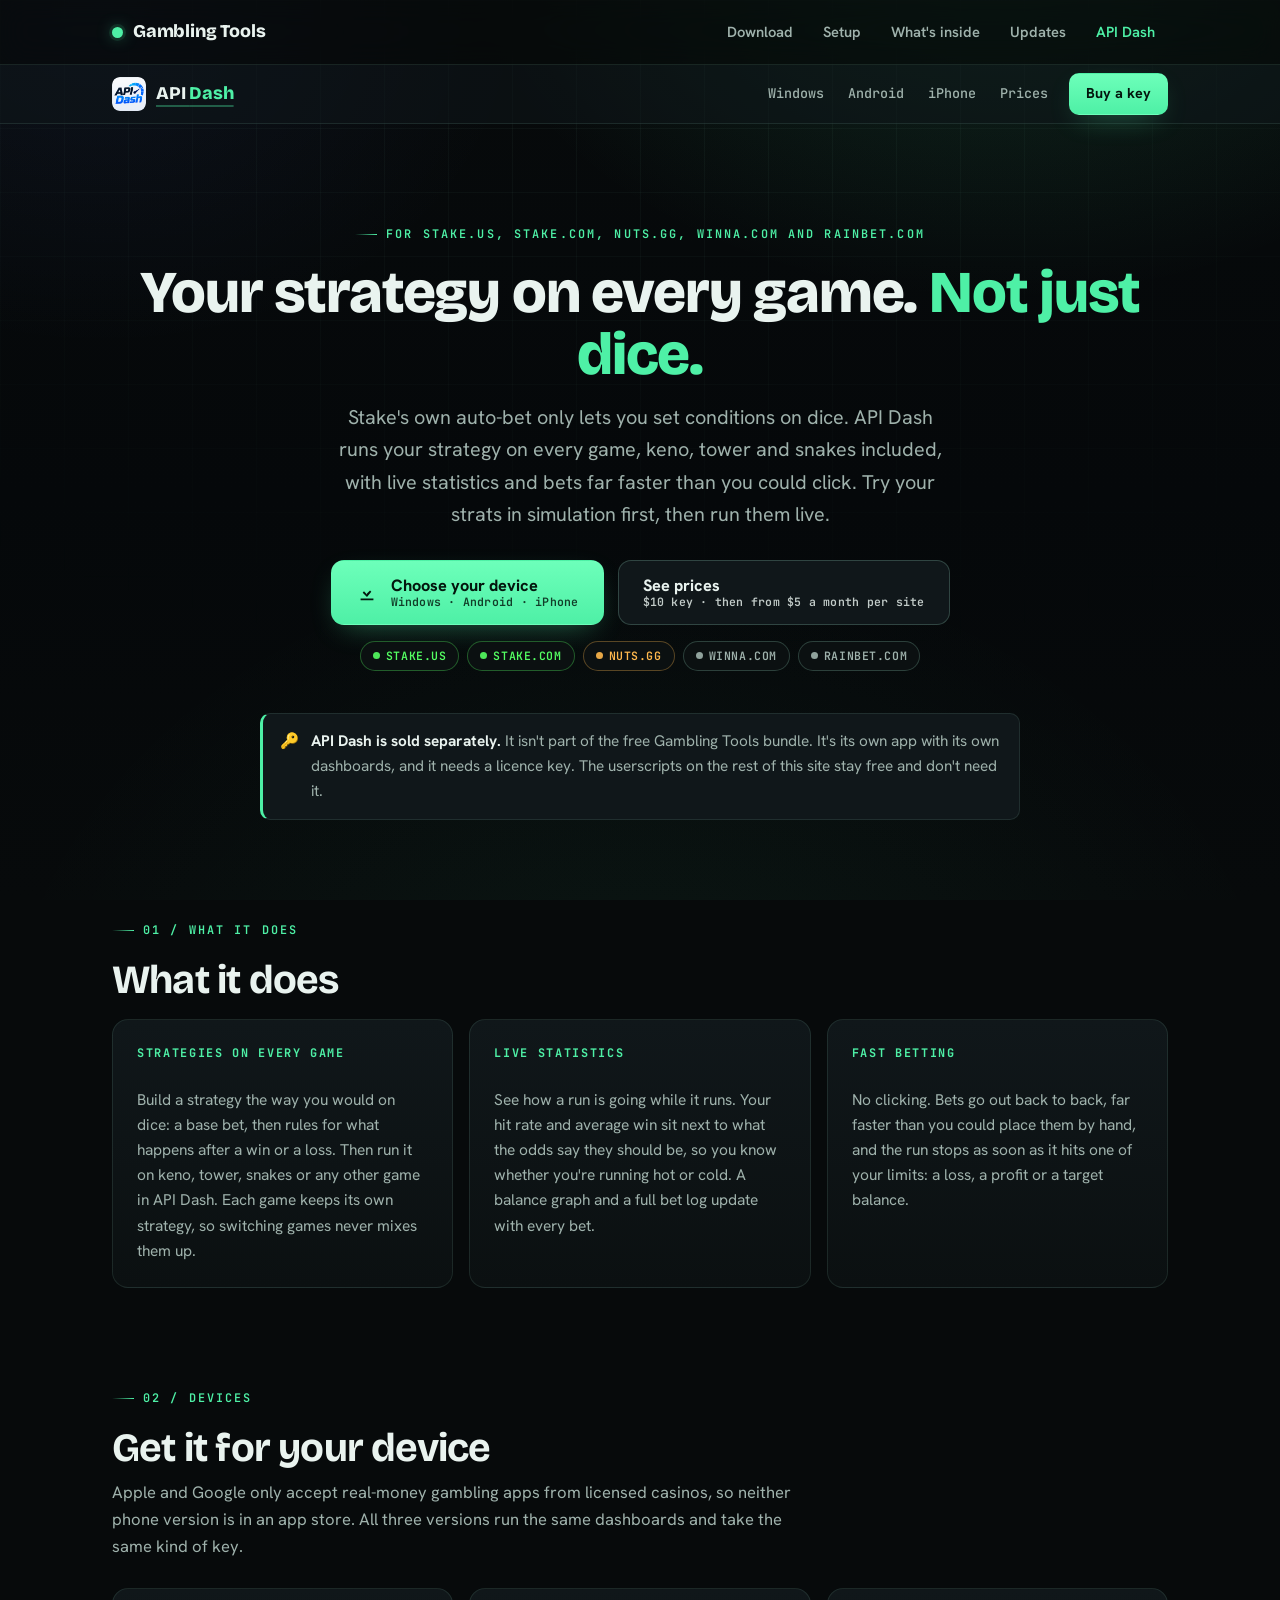
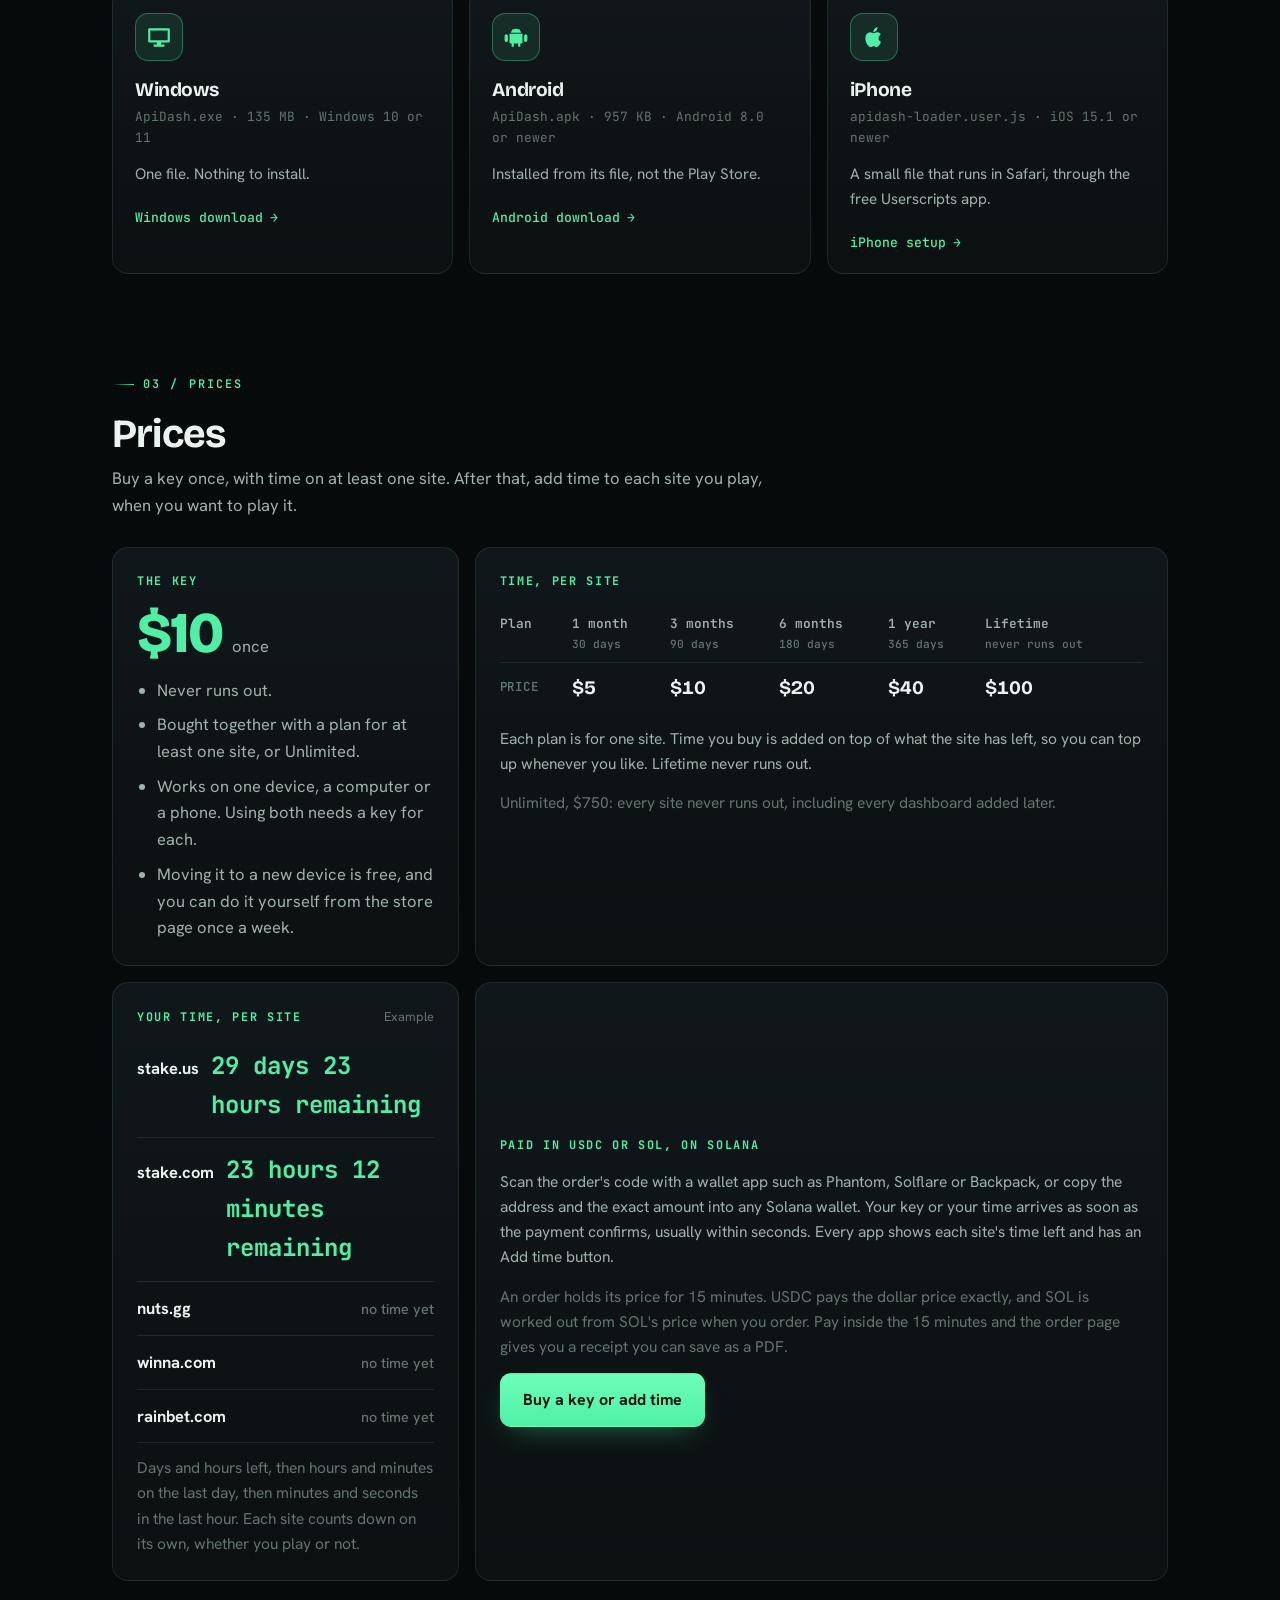
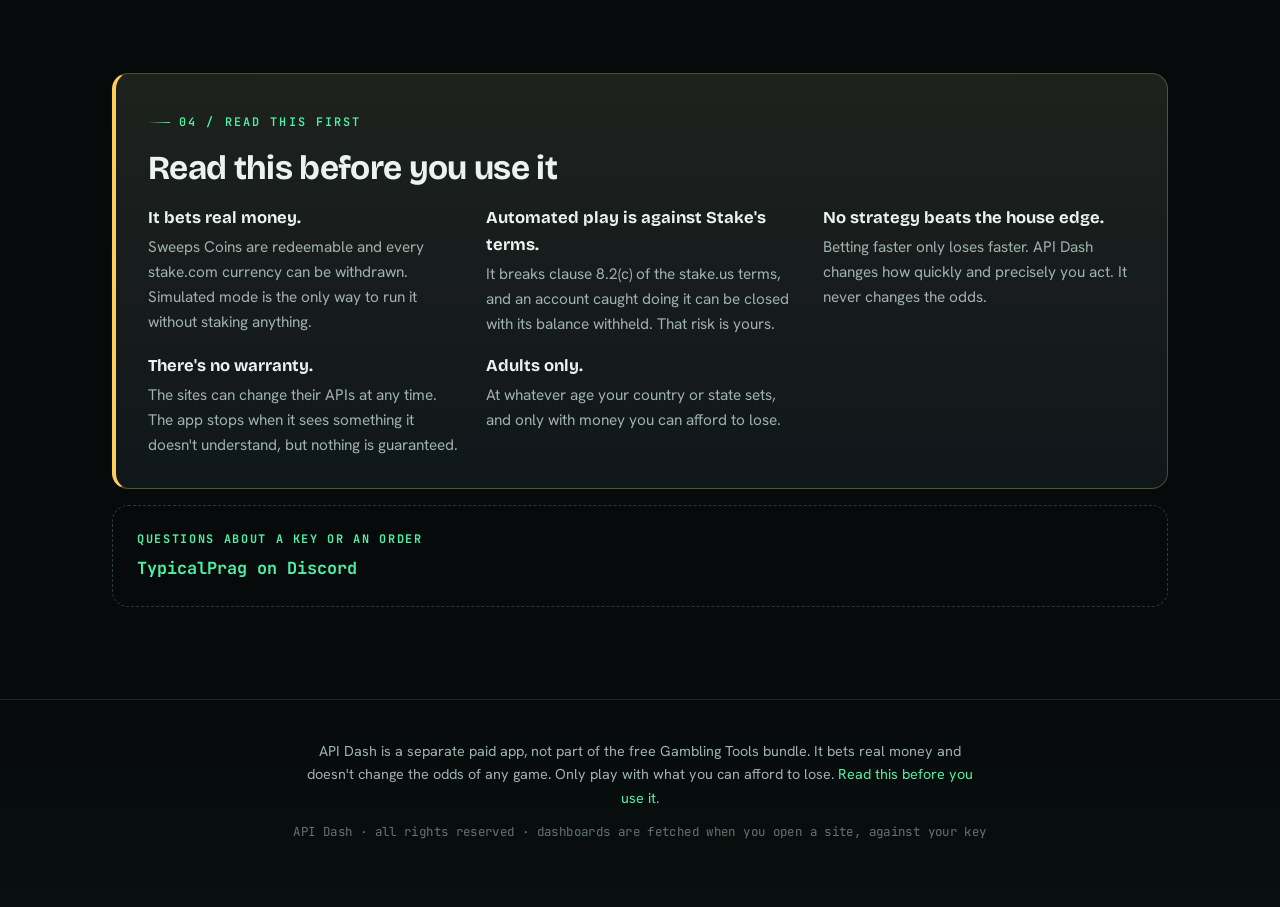
==== api-dash/index.html @ 63ad508c "API Dash Beta 0.2.8: rainbet.com, and the new download versions Windows 0.2.8, Android 1.1.8, iPhone" ====
<!doctype html>
<html lang="en">
<head>
  <meta charset="utf-8" />
  <meta name="viewport" content="width=device-width, initial-scale=1" />
  <title>API Dash: betting dashboards for Stake, Nuts, Winna and Rainbet</title>
  <meta name="description" content="Run your betting strategy on every game at stake.us, stake.com, nuts.gg, winna.com and rainbet.com, not just dice, with live statistics and fast auto-betting. A separate paid app for Windows, Android and iPhone." />
  <link rel="icon" href="logo.png" />
  <link rel="preconnect" href="https://fonts.googleapis.com" />
  <link rel="preconnect" href="https://fonts.gstatic.com" crossorigin />
  <link rel="stylesheet" href="../assets/style.css" />
  <link rel="stylesheet" href="../assets/api-dash.css" />
  <script>document.documentElement.classList.add("js");</script>
</head>
<body>
  <a href="#main" class="skip-link">Skip to content</a>

  <header class="site">
    <div class="container">
      <a href="../index.html#top" class="brand"><span class="dot" aria-hidden="true"></span> Gambling Tools</a>
      <nav aria-label="Primary">
        <a href="../index.html#download" class="nav-anchor">Download</a>
        <a href="../index.html#install" class="nav-anchor">Setup</a>
        <a href="../index.html#tools" class="nav-anchor">What's inside</a>
        <a href="../updates.html">Updates</a>
        <a href="index.html" class="active" aria-current="true">API Dash</a>
      </nav>
    </div>
  </header>

  <div class="adbar">
    <div class="container">
      <a class="adbrand" href="index.html" data-nav="home" aria-current="page"><img src="logo.png" alt="" width="34" height="34" /><span>API <i>Dash</i></span></a>
      <nav aria-label="API Dash">
        <a href="windows.html" data-nav="windows">Windows</a>
        <a href="android.html" data-nav="android">Android</a>
        <a href="iphone.html" data-nav="iphone">iPhone</a>
        <a href="index.html#prices" class="adwide">Prices</a>
        <a class="btn primary" href="https://apidash-licences.apidash.workers.dev/buy">Buy a key</a>
      </nav>
    </div>
  </div>

  <main class="container" id="main">
    <span id="top"></span>

    <section class="hero" data-reveal>
      <span class="eyebrow">For stake.us, stake.com, nuts.gg, winna.com and rainbet.com</span>
      <h1>Your strategy on every game. <span class="hl">Not just dice.</span></h1>
      <p class="lead">
        Stake's own auto-bet only lets you set conditions on dice. API Dash runs your strategy on every game,
        keno, tower and snakes included, with live statistics and bets far faster than you could click. Try
        your strats in simulation first, then run them live.
      </p>

      <div class="quickdl">
        <a class="btn primary big" href="#devices">
          <svg viewBox="0 0 24 24" fill="currentColor" aria-hidden="true"><path d="M12 3v10.6l3.3-3.3 1.4 1.4L12 17.4l-4.7-4.7 1.4-1.4 3.3 3.3V3h2ZM5 19h14v2H5z"/></svg>
          <span class="bt"><b>Choose your device</b><small>Windows · Android · iPhone</small></span>
        </a>
        <a class="btn big" href="#prices">
          <span class="bt"><b>See prices</b><small>$10 key · then from $5 a month per site</small></span>
        </a>
      </div>

      <div class="sites">
        <span class="chip stake">stake.us</span>
        <span class="chip stake">stake.com</span>
        <span class="chip nuts">nuts.gg</span>
        <span class="chip winna">winna.com</span>
        <span class="chip rainbet">rainbet.com</span>
      </div>
    </section>

    <div class="panel-intro adapart" data-reveal>
      <span aria-hidden="true">🔑</span>
      <div><b>API Dash is sold separately.</b> It isn't part of the free Gambling Tools bundle. It's its own
        app with its own dashboards, and it needs a licence key. The userscripts on the rest of this site stay
        free and don't need it.</div>
    </div>

    <section class="section" id="what">
      <span class="eyebrow">01 / What it does</span>
      <h2>What it does</h2>
      <div class="adgrid three">
        <div class="adcard">
          <span class="adlabel">Strategies on every game</span>
          <p class="adp">Build a strategy the way you would on dice: a base bet, then rules for what happens
            after a win or a loss. Then run it on keno, tower, snakes or any other game in API Dash. Each game
            keeps its own strategy, so switching games never mixes them up.</p>
        </div>
        <div class="adcard">
          <span class="adlabel">Live statistics</span>
          <p class="adp">See how a run is going while it runs. Your hit rate and average win sit next to what the
            odds say they should be, so you know whether you're running hot or cold. A balance graph and a full
            bet log update with every bet.</p>
        </div>
        <div class="adcard">
          <span class="adlabel">Fast betting</span>
          <p class="adp">No clicking. Bets go out back to back, far faster than you could place them by hand,
            and the run stops as soon as it hits one of your limits: a loss, a profit or a target balance.</p>
        </div>
      </div>
    </section>

    <section class="section" id="devices">
      <span class="eyebrow">02 / Devices</span>
      <h2>Get it for your device</h2>
      <p class="section-sub">Apple and Google only accept real-money gambling apps from licensed casinos, so
        neither phone version is in an app store. All three versions run the same dashboards and take the same
        kind of key.</p>

      <div class="picker adpicker">
        <a class="pick" href="windows.html">
          <span class="pi"><svg viewBox="0 0 24 24" aria-hidden="true"><path d="M3 4h18a1 1 0 0 1 1 1v11a1 1 0 0 1-1 1h-7v2h3v2H7v-2h3v-2H3a1 1 0 0 1-1-1V5a1 1 0 0 1 1-1Zm1 2v9h16V6H4Z"/></svg></span>
          <h3>Windows</h3>
          <p class="sub">ApiDash.exe · 135 MB · Windows 10 or 11</p>
          <p class="pdesc">One file. Nothing to install.</p>
          <span class="go">Windows download <span class="arrow" aria-hidden="true">→</span></span>
        </a>
        <a class="pick" href="android.html">
          <span class="pi"><svg viewBox="0 0 24 24" aria-hidden="true"><path d="M6 9h12v8a1 1 0 0 1-1 1h-1v3h-2v-3h-4v3H8v-3H7a1 1 0 0 1-1-1V9Zm-3 .5A1.5 1.5 0 0 1 4.5 11v4a1.5 1.5 0 0 1-3 0v-4A1.5 1.5 0 0 1 3 9.5Zm18 0a1.5 1.5 0 0 1 1.5 1.5v4a1.5 1.5 0 0 1-3 0v-4A1.5 1.5 0 0 1 21 9.5ZM7.2 8a5 5 0 0 1 9.6 0H7.2Zm1.8-3.2.8 1.4-.7.4-.8-1.4.7-.4Zm6 0 .7.4-.8 1.4-.7-.4.8-1.4Z"/></svg></span>
          <h3>Android</h3>
          <p class="sub">ApiDash.apk · 957 KB · Android 8.0 or newer</p>
          <p class="pdesc">Installed from its file, not the Play Store.</p>
          <span class="go">Android download <span class="arrow" aria-hidden="true">→</span></span>
        </a>
        <a class="pick" href="iphone.html">
          <span class="pi"><svg viewBox="0 0 24 24" aria-hidden="true"><path d="M16.4 12.9c0-2.3 1.9-3.4 2-3.5-1.1-1.6-2.8-1.8-3.4-1.8-1.4-.1-2.8.8-3.5.8-.7 0-1.8-.8-3-.8-1.5 0-2.9.9-3.7 2.3-1.6 2.7-.4 6.8 1.1 9 .8 1.1 1.6 2.3 2.8 2.3 1.1 0 1.6-.7 2.9-.7 1.3 0 1.7.7 2.9.7 1.2 0 2-1.1 2.7-2.2.9-1.2 1.2-2.5 1.2-2.5s-2.3-.9-2.3-3.6ZM14.3 6c.6-.8 1.1-1.9.9-3-1 .1-2.1.7-2.8 1.5-.6.7-1.1 1.8-1 2.9 1.1.1 2.2-.6 2.9-1.4Z"/></svg></span>
          <h3>iPhone</h3>
          <p class="sub">apidash-loader.user.js · iOS 15.1 or newer</p>
          <p class="pdesc">A small file that runs in Safari, through the free Userscripts app.</p>
          <span class="go">iPhone setup <span class="arrow" aria-hidden="true">→</span></span>
        </a>
      </div>
    </section>

    <section class="section" id="prices">
      <span class="eyebrow">03 / Prices</span>
      <h2>Prices</h2>
      <p class="section-sub">Buy a key once, with time on at least one site. After that, add time to each site you play, when you want to play it.</p>

      <div class="adgrid keytime">
        <div class="adcard">
          <span class="adlabel">The key</span>
          <div class="bigprice"><span>$10</span> once</div>
          <ul class="adlist">
            <li>Never runs out.</li>
            <li>Bought together with a plan for at least one site, or Unlimited.</li>
            <li>Works on one device, a computer or a phone. Using both needs a key for each.</li>
            <li>Moving it to a new device is free, and you can do it yourself from the store page once a week.</li>
          </ul>
        </div>
        <div class="adcard">
          <span class="adlabel">Time, per site</span>
          <div class="ptable-wrap"><table class="ptable"><thead><tr><th scope="col">Plan</th><th scope="col">1 month<small>30 days</small></th><th scope="col">3 months<small>90 days</small></th><th scope="col">6 months<small>180 days</small></th><th scope="col">1 year<small>365 days</small></th><th scope="col">Lifetime<small>never runs out</small></th></tr></thead><tbody><tr class="cost"><th scope="row">Price</th><td>$5</td><td>$10</td><td>$20</td><td>$40</td><td>$100</td></tr></tbody></table></div>
          <p class="adp">Each plan is for one site. Time you buy is added on top of what the site has left, so you
            can top up whenever you like. Lifetime never runs out.</p>
          <p class="adp dim">Unlimited, $750: every site never runs out, including every dashboard added later.</p>
        </div>
      </div>

      <div class="adgrid keytime">
        <div class="adcard clocks">
          <div class="clocks-head"><span class="adlabel">Your time, per site</span><span class="dim">Example</span></div>
          <div class="clock"><span>stake.us</span><span class="t">29 days 23 hours remaining</span></div>
          <div class="clock"><span>stake.com</span><span class="t">23 hours 12 minutes remaining</span></div>
          <div class="clock"><span>nuts.gg</span><span class="none">no time yet</span></div>
          <div class="clock"><span>winna.com</span><span class="none">no time yet</span></div>
          <div class="clock"><span>rainbet.com</span><span class="none">no time yet</span></div>
          <p class="adp dim">Days and hours left, then hours and minutes on the last day, then minutes and seconds
            in the last hour. Each site counts down on its own, whether you play or not.</p>
        </div>
        <div class="adcard paybox">
          <span class="adlabel">Paid in USDC or SOL, on Solana</span>
          <p class="adp">Scan the order's code with a wallet app such as Phantom, Solflare or Backpack, or copy
            the address and the exact amount into any Solana wallet. Your key or your time arrives as soon as
            the payment confirms, usually within seconds. Every app shows each site's time left and has an
            Add time button.</p>
          <p class="adp dim">An order holds its price for 15 minutes. USDC pays the dollar price exactly, and SOL
            is worked out from SOL's price when you order. Pay inside the 15 minutes and the order page gives
            you a receipt you can save as a PDF.</p>
          <a class="btn primary" href="https://apidash-licences.apidash.workers.dev/buy">Buy a key or add time</a>
          
        </div>
      </div>
    </section>

    <section class="section" id="read">
      <div class="risk">
        <span class="eyebrow">04 / Read this first</span>
        <h2>Read this before you use it</h2>
        <div class="adfacts">
          <div><b>It bets real money.</b> Sweeps Coins are redeemable and every stake.com currency can be
            withdrawn. Simulated mode is the only way to run it without staking anything.</div>
          <div><b>Automated play is against Stake's terms.</b> It breaks clause 8.2(c) of the stake.us terms, and
            an account caught doing it can be closed with its balance withheld. That risk is yours.</div>
          <div><b>No strategy beats the house edge.</b> Betting faster only loses faster. API Dash changes how
            quickly and precisely you act. It never changes the odds.</div>
          <div><b>There's no warranty.</b> The sites can change their APIs at any time. The app stops when it sees
            something it doesn't understand, but nothing is guaranteed.</div>
          <div><b>Adults only.</b> At whatever age your country or state sets, and only with money you can
            afford to lose.</div>
        </div>
      </div>
      <div class="adcard contact">
        <span class="adlabel">Questions about a key or an order</span>
        <span class="who">TypicalPrag on Discord</span>
      </div>
    </section>

  </main>

  <footer class="site">
    <div class="container">
      <p class="rg">API Dash is a separate paid app, not part of the free Gambling Tools bundle. It bets real money and doesn't change the odds of any game. Only play with what you can afford to lose. <a href="index.html#read">Read this before you use it</a>.</p>
      <p class="cr">API Dash · all rights reserved · dashboards are fetched when you open a site, against your key</p>
    </div>
  </footer>

  <script src="../assets/app.js"></script>
</body>
</html>
---- assets/style.css ----
/* =====================================================================
   Gambling Tools — "Operator Console" theme
   Dark, instrument-grade UI. Neon-mint focal accent, hairline grids,
   monospace data type. Single stylesheet, no framework.
   ===================================================================== */

@import url("https://fonts.googleapis.com/css2?family=Bricolage+Grotesque:opsz,wght@12..96,600;12..96,700;12..96,800&family=Hanken+Grotesk:wght@400;500;600;700&family=JetBrains+Mono:wght@400;500;700&display=swap");

:root {
  /* Surfaces (var names kept from the old theme; values remapped) */
  --bg: #070a0b;
  --bg-soft: #0b1011;
  --card: #10171a;
  --card-hover: #18242331;
  --card-hi: #1b2826;
  --border: rgba(176, 255, 224, 0.10);
  --border-strong: rgba(176, 255, 224, 0.20);

  --text: #e9f3ef;
  --text-dim: #9fb2ac;
  --text-faint: #62756f;

  /* --accent maps to the mint focal so inline var(--accent) styles still work */
  --accent: #4ef0a6;
  --accent-strong: #15b97c;
  --accent-soft: rgba(78, 240, 166, 0.10);

  --mint: #4ef0a6;
  --mint-bright: #6dffba;
  --mint-ink: #03160d;
  --mint-glow: rgba(78, 240, 166, 0.45);
  --mint-line: rgba(78, 240, 166, 0.34);

  --stake: #54ff62;
  --nuts: #ffb84d;
  --shuffle: #b39bff;
  --warn: #ffce5a;
  --warn-soft: rgba(255, 206, 90, 0.10);
  --danger: #ff7d7d;
  --danger-soft: rgba(255, 125, 125, 0.10);

  --radius: 16px;
  --radius-sm: 10px;
  --radius-lg: 22px;
  --shadow: 0 18px 48px -20px rgba(0, 0, 0, 0.78);
  --shadow-sm: 0 8px 24px -12px rgba(0, 0, 0, 0.6);
  --maxw: 1100px;
  --ease: cubic-bezier(0.22, 1, 0.36, 1);

  --font-display: "Bricolage Grotesque", "Hanken Grotesk", system-ui, sans-serif;
  --font-body: "Hanken Grotesk", system-ui, -apple-system, sans-serif;
  --font-mono: "JetBrains Mono", ui-monospace, "SF Mono", Menlo, monospace;
}

* { box-sizing: border-box; }

html { scroll-behavior: smooth; scroll-padding-top: 92px; }
@media (prefers-reduced-motion: reduce) { html { scroll-behavior: auto; } }

body {
  margin: 0;
  background: var(--bg);
  color: var(--text);
  font-family: var(--font-body);
  font-size: 16.5px;
  line-height: 1.62;
  -webkit-font-smoothing: antialiased;
  text-rendering: optimizeLegibility;
  position: relative;
  overflow-x: hidden;
}

/* Atmosphere: layered glows + hairline grid */
body::before {
  content: "";
  position: fixed;
  inset: 0;
  z-index: -2;
  background:
    radial-gradient(900px 620px at 78% -8%, rgba(78, 240, 166, 0.14), transparent 60%),
    radial-gradient(760px 600px at 8% 2%, rgba(95, 130, 255, 0.07), transparent 55%),
    radial-gradient(1100px 900px at 50% 120%, rgba(78, 240, 166, 0.06), transparent 60%),
    linear-gradient(180deg, var(--bg), #05080a 55%, var(--bg));
}
body::after {
  content: "";
  position: fixed;
  inset: 0;
  z-index: -1;
  pointer-events: none;
  background-image:
    linear-gradient(var(--border) 1px, transparent 1px),
    linear-gradient(90deg, var(--border) 1px, transparent 1px);
  background-size: 64px 64px;
  -webkit-mask-image: radial-gradient(120% 100% at 50% 0%, #000, transparent 78%);
          mask-image: radial-gradient(120% 100% at 50% 0%, #000, transparent 78%);
  opacity: 0.5;
}

a { color: var(--mint); text-decoration: none; transition: color 0.15s; }
a:hover { color: var(--mint-bright); }
img { max-width: 100%; }
::selection { background: var(--mint); color: var(--mint-ink); }

h1, h2, h3, h4 { line-height: 1.12; font-family: var(--font-display); letter-spacing: -0.02em; }

:focus-visible { outline: 2px solid var(--mint); outline-offset: 3px; border-radius: 4px; }

code {
  background: var(--bg-soft);
  border: 1px solid var(--border-strong);
  padding: 1px 6px;
  border-radius: 5px;
  font-size: 0.86em;
  font-family: var(--font-mono);
  color: var(--mint-bright);
}

.container { max-width: var(--maxw); margin: 0 auto; padding: 0 22px; }

/* Skip link */
.skip-link {
  position: fixed; left: 16px; top: -60px; z-index: 200;
  background: var(--mint); color: var(--mint-ink);
  font-family: var(--font-mono); font-weight: 700; font-size: 0.85rem;
  padding: 10px 16px; border-radius: 8px; transition: top 0.2s var(--ease);
}
.skip-link:focus { top: 16px; color: var(--mint-ink); }

/* ---------------- Header ---------------- */
header.site {
  position: sticky; top: 0; z-index: 60;
  background: rgba(7, 10, 11, 0.72);
  backdrop-filter: blur(14px) saturate(140%);
  border-bottom: 1px solid var(--border);
}
header.site .container { display: flex; align-items: center; justify-content: space-between; height: 64px; }
.brand {
  display: flex; align-items: center; gap: 10px;
  font-family: var(--font-display); font-weight: 800; font-size: 1.12rem;
  color: var(--text); letter-spacing: -0.01em;
}
.brand:hover { color: var(--text); }
.brand .dot {
  width: 11px; height: 11px; border-radius: 50%;
  background: var(--mint);
  box-shadow: 0 0 0 3px var(--accent-soft), 0 0 16px var(--mint-glow);
  animation: pulse 2.6s var(--ease) infinite;
}
@keyframes pulse {
  0%, 100% { box-shadow: 0 0 0 3px var(--accent-soft), 0 0 14px var(--mint-glow); }
  50% { box-shadow: 0 0 0 5px transparent, 0 0 22px var(--mint-glow); }
}
header.site nav { display: flex; align-items: center; gap: 4px; }
header.site nav a {
  color: var(--text-dim); font-weight: 600; font-size: 0.92rem;
  padding: 8px 13px; border-radius: 8px; transition: color 0.15s, background 0.15s;
}
header.site nav a:hover { color: var(--text); background: var(--accent-soft); }
header.site nav a.active, header.site nav a[aria-current="page"] { color: var(--mint); }

/* ---------------- Eyebrow (mono terminal label) ---------------- */
.eyebrow {
  display: inline-flex; align-items: center; gap: 9px;
  font-family: var(--font-mono); font-size: 0.74rem; font-weight: 600;
  letter-spacing: 0.18em; text-transform: uppercase; color: var(--mint);
  background: none; border: 0; padding: 0; margin: 0 0 18px;
}
.eyebrow::before { content: ""; width: 22px; height: 1px; background: linear-gradient(90deg, transparent, var(--mint)); }

/* ---------------- Hero ---------------- */
.hero { text-align: center; padding: clamp(54px, 9vw, 92px) 0 8px; }
.hero .eyebrow { justify-content: center; }
.hero h1 {
  font-size: clamp(2.2rem, 5.6vw, 3.7rem);
  margin: 0 0 16px; font-weight: 800; line-height: 1.04;
  color: var(--text);
}
.hero h1 .hl { color: var(--mint); }
.hero p.lead { font-size: clamp(1.05rem, 2vw, 1.24rem); color: var(--text-dim); max-width: 620px; margin: 0 auto; }

/* Quick download (hero) */
.quickdl { display: flex; gap: 14px; justify-content: center; flex-wrap: wrap; margin: 30px 0 12px; }
.btn.big { padding: 15px 24px; align-items: center; gap: 13px; border-radius: 13px; }
.btn.big svg { width: 22px; height: 22px; flex-shrink: 0; }
.btn.big .bt { display: flex; flex-direction: column; line-height: 1.18; text-align: left; }
.btn.big .bt b { font-size: 1.02rem; font-weight: 750; }
.btn.big .bt small { font-weight: 600; font-size: 0.72rem; opacity: 0.82; letter-spacing: 0.02em; font-family: var(--font-mono); }
.qd-hint { color: var(--text-faint); font-size: 0.9rem; margin: 0 auto 10px; max-width: 560px; }
.qd-hint a { font-weight: 650; }

/* Live version chips */
.versions { display: flex; flex-wrap: wrap; gap: 10px; justify-content: center; margin: 14px 0 4px; }
.ver-chip {
  display: inline-flex; align-items: center; gap: 8px;
  font-family: var(--font-mono); font-size: 0.78rem; font-weight: 500;
  color: var(--text-dim); background: var(--card);
  border: 1px solid var(--border-strong); padding: 6px 12px; border-radius: 999px;
  transition: border-color 0.15s, color 0.15s;
}
a.ver-chip:hover { border-color: var(--mint-line); color: var(--text); }
.ver-chip .k { color: var(--text-faint); letter-spacing: 0.08em; text-transform: uppercase; font-size: 0.72rem; }
.ver-chip .v { color: var(--mint); font-weight: 700; }
.ver-chip .live-dot { width: 7px; height: 7px; border-radius: 50%; background: var(--mint); box-shadow: 0 0 8px var(--mint-glow); animation: pulse 2.4s infinite; }

/* ---------------- Platform picker ---------------- */
.picker { display: grid; grid-template-columns: repeat(3, 1fr); gap: 16px; margin: 40px 0 8px; }
.pick {
  text-align: left; background: linear-gradient(180deg, var(--card), var(--bg-soft));
  border: 1px solid var(--border); border-radius: var(--radius);
  padding: 24px 22px 20px; cursor: pointer; color: var(--text);
  transition: transform 0.16s var(--ease), border-color 0.15s, box-shadow 0.2s;
  display: flex; flex-direction: column; gap: 4px; position: relative; overflow: hidden;
}
.pick::before { content: ""; position: absolute; inset: 0 0 auto 0; height: 2px; background: linear-gradient(90deg, transparent, var(--mint), transparent); opacity: 0; transition: opacity 0.25s; }
.pick:hover { transform: translateY(-4px); border-color: var(--mint-line); box-shadow: var(--shadow); }
.pick:hover::before { opacity: 1; }
.pick .pi { width: 48px; height: 48px; display: grid; place-items: center; border-radius: 13px; background: var(--accent-soft); border: 1px solid var(--mint-line); margin-bottom: 14px; }
.pick .pi svg { width: 26px; height: 26px; fill: var(--mint); }
.pick h3 { margin: 0; font-size: 1.2rem; color: var(--text); }
.pick .sub { color: var(--text-faint); font-family: var(--font-mono); font-size: 0.8rem; margin: 3px 0 0; }
.pick .go { margin-top: 16px; font-family: var(--font-mono); font-size: 0.82rem; font-weight: 500; color: var(--mint); display: inline-flex; align-items: center; gap: 7px; }
.pick .go .arrow { transition: transform 0.18s var(--ease); }
.pick:hover .go .arrow { transform: translateX(4px); }

/* ---------------- Sections ---------------- */
main { padding-bottom: 40px; }
.section { margin: clamp(56px, 9vw, 92px) 0; scroll-margin-top: 84px; }
.section > h2 { font-size: clamp(1.6rem, 3.4vw, 2.5rem); margin: 0 0 8px; font-weight: 700; }
.section > h2 .eyebrow, .section .eyebrow { display: inline-flex; }
.section > .section-sub { color: var(--text-dim); margin: 0 0 28px; max-width: 680px; font-size: 1.04rem; }

/* ---------------- Tabs (accessible) ---------------- */
.tabs {
  position: sticky; top: 64px; z-index: 40;
  display: inline-flex; gap: 6px; padding: 6px; margin: 0 0 28px;
  background: var(--card); border: 1px solid var(--border); border-radius: 14px;
}
.tab-btn {
  border: 0; background: transparent; color: var(--text-dim);
  font-family: var(--font-mono); font-size: 0.86rem; font-weight: 500;
  padding: 10px 20px; border-radius: 9px; cursor: pointer;
  transition: color 0.15s, background 0.18s; white-space: nowrap;
}
.tab-btn:hover { color: var(--text); }
.tab-btn.active, .tab-btn[aria-selected="true"] { color: var(--mint-ink); background: var(--mint); font-weight: 700; }
.tab-panel { display: none; animation: fade 0.3s var(--ease); }
.tab-panel.active { display: block; }
.tab-panel[hidden] { display: none; }
@keyframes fade { from { opacity: 0; transform: translateY(6px); } to { opacity: 1; transform: none; } }

.panel-intro {
  display: flex; gap: 12px; align-items: flex-start;
  background: var(--card); border: 1px solid var(--border); border-left: 3px solid var(--mint);
  border-radius: var(--radius-sm); padding: 15px 17px; margin: 0 0 26px;
  color: var(--text-dim); font-size: 0.96rem;
}
.panel-intro b { color: var(--text); }

/* ---------------- Steps (instrument numerals) ---------------- */
.steps { counter-reset: step; list-style: none; padding: 0; margin: 0; }
.steps > li {
  counter-increment: step; position: relative;
  padding: 22px 22px 24px 66px; background: var(--card);
  border: 1px solid var(--border); border-radius: var(--radius); margin-bottom: 14px;
  transition: border-color 0.2s;
}
.steps > li:hover { border-color: var(--border-strong); }
.steps > li::before {
  content: counter(step, decimal-leading-zero);
  position: absolute; left: 18px; top: 20px; width: 34px; height: 34px;
  border-radius: 10px; background: var(--bg-soft); color: var(--mint);
  border: 1px solid var(--mint-line);
  font-family: var(--font-mono); font-weight: 700; font-size: 0.82rem;
  display: grid; place-items: center;
}
.steps > li .st { display: block; color: var(--text); font-weight: 700; font-size: 1.06rem; margin-bottom: 2px; font-family: var(--font-display); letter-spacing: -0.01em; }
.steps > li p { margin: 6px 0 0; color: var(--text-dim); font-size: 0.96rem; }
.steps em { color: var(--mint); font-style: normal; font-weight: 600; }

/* Screenshot inside a step */
.shot { display: block; margin: 14px 0 2px; border: 1px solid var(--border-strong); border-radius: 10px; cursor: zoom-in; background: #05080a; box-shadow: var(--shadow-sm); }
.shot--wide { width: 100%; height: auto; }
.shot--phone { height: 440px; width: auto; max-width: 100%; }
.shots { display: flex; flex-wrap: wrap; gap: 12px; align-items: flex-start; }

/* ---------------- Download button block ---------------- */
.dl { margin-top: 16px; padding: 18px; background: var(--accent-soft); border: 1px solid var(--mint-line); border-radius: var(--radius); }
.dl .dl-label { font-family: var(--font-mono); font-size: 0.74rem; text-transform: uppercase; letter-spacing: 0.1em; font-weight: 700; color: var(--mint); margin-bottom: 10px; display: flex; align-items: center; gap: 7px; }
.btn {
  display: inline-flex; align-items: center; gap: 9px;
  font-family: var(--font-body); padding: 13px 22px; border-radius: 11px;
  font-weight: 700; font-size: 1rem; border: 1px solid var(--border-strong);
  background: var(--card); color: var(--text); cursor: pointer;
  transition: transform 0.14s var(--ease), background 0.15s, border-color 0.15s, box-shadow 0.2s;
}
.btn:hover { transform: translateY(-2px); background: var(--card-hi); color: var(--text); border-color: var(--mint-line); }
.btn.primary { background: linear-gradient(180deg, var(--mint-bright), var(--mint)); color: var(--mint-ink); border-color: transparent; box-shadow: 0 10px 30px -12px var(--mint-glow); }
.btn.primary:hover { color: var(--mint-ink); box-shadow: 0 16px 40px -12px var(--mint-glow), 0 0 0 1px var(--mint-bright); }
.btn svg { width: 18px; height: 18px; }
.btn .ver { font-family: var(--font-mono); font-weight: 600; font-size: 0.8rem; opacity: 0.85; }
.dl .hint { margin: 12px 0 0; font-size: 0.86rem; color: var(--text-dim); }
.dl .hint code { font-size: 0.82em; }
details.alt summary { font-family: var(--font-mono); font-size: 0.85rem !important; }

/* ---------------- Callouts ---------------- */
.note { display: flex; gap: 11px; padding: 14px 16px; border-radius: var(--radius-sm); margin: 18px 0; font-size: 0.94rem; background: var(--accent-soft); border: 1px solid var(--mint-line); color: var(--text); }
.note.warn { background: var(--warn-soft); border-color: rgba(255, 206, 90, 0.32); }
.note .ico { flex-shrink: 0; font-size: 1.05rem; line-height: 1.5; }
.note b { color: var(--text); }
.note .ref { display: flex; gap: 16px; margin-top: 13px; flex-wrap: wrap; }
.note .ref figure { margin: 0; text-align: center; }
.note .ref .thumb { display: inline-flex; padding: 6px; background: #05080a; border: 1px solid var(--border-strong); border-radius: 10px; }
.note .ref .thumb img { display: block; cursor: zoom-in; border-radius: 5px; }
.note .ref .thumb.gear img { width: 86px; }
.note .ref .thumb.chip img { height: 56px; width: auto; }
.note .ref figcaption { font-family: var(--font-mono); font-size: 0.72rem; color: var(--text-dim); margin-top: 6px; font-weight: 500; letter-spacing: 0.03em; }

/* ---------------- Supported-sites chips ---------------- */
.sites { display: flex; flex-wrap: wrap; gap: 8px; margin-top: 16px; }
.chip {
  font-family: var(--font-mono); font-size: 0.72rem; font-weight: 600;
  letter-spacing: 0.05em; text-transform: uppercase;
  padding: 5px 12px; border-radius: 999px; border: 1px solid var(--border-strong);
  color: var(--text-dim); background: var(--bg-soft);
  display: inline-flex; align-items: center; gap: 6px;
}
.chip::before { content: ""; width: 7px; height: 7px; border-radius: 50%; background: currentColor; opacity: 0.9; }
.chip.stake { color: var(--stake); border-color: rgba(84, 255, 98, 0.32); }
.chip.nuts { color: var(--nuts); border-color: rgba(255, 184, 77, 0.32); }
.chip.shuffle { color: var(--shuffle); border-color: rgba(179, 155, 255, 0.32); }
.sites.center, .hero .sites { justify-content: center; }

/* ---------------- Tools showcase ---------------- */
.tools { display: flex; flex-direction: column; gap: 20px; }
.tool { background: linear-gradient(180deg, var(--card), var(--bg-soft)); border: 1px solid var(--border); border-radius: var(--radius-lg); overflow: hidden; transition: border-color 0.2s, box-shadow 0.25s; }
.tool:hover { border-color: var(--mint-line); box-shadow: var(--shadow); }
.tool-head { display: flex; align-items: center; gap: 13px; padding: 24px 30px 0; }
.tool-head .tool-icon { font-size: 1.5rem; line-height: 1; width: 48px; height: 48px; flex-shrink: 0; display: grid; place-items: center; background: var(--accent-soft); border: 1px solid var(--mint-line); border-radius: 13px; }
.tool-head h3 { margin: 0; font-size: 1.5rem; font-weight: 700; }
.tool-body { padding: 20px 30px 30px; }
.tool-copy > .plain:first-child, .tool-copy > p:first-child, .tool-copy > .mode-h:first-child { margin-top: 0; }
.tool-body p { margin: 0 0 12px; color: var(--text-dim); font-size: 0.97rem; line-height: 1.66; }
.tool-body p:last-child { margin-bottom: 0; }
.tool-body .plain { color: var(--text); font-size: 1.05rem; line-height: 1.6; }
.tool-body .credit { font-size: 0.88rem; color: var(--text-faint); font-style: italic; }
.tool-body .mode-h { margin: 20px 0 7px; font-family: var(--font-mono); font-size: 0.76rem; font-weight: 700; letter-spacing: 0.09em; text-transform: uppercase; color: var(--mint); display: flex; align-items: center; gap: 9px; }
.tool-body .mode-h::before { content: ""; width: 16px; height: 2px; background: var(--mint); border-radius: 2px; }

/* Per-tool capture panel — labeled Desktop / Mobile groups beside the copy */
.tool-shots { margin-top: 24px; display: grid; grid-template-columns: 1.3fr 1fr; gap: clamp(18px, 3vw, 34px); align-items: start; padding: 16px 17px 18px; background: linear-gradient(180deg, rgba(78, 240, 166, 0.05), rgba(78, 240, 166, 0) 52%), var(--bg-soft); border: 1px solid var(--border); border-radius: 16px; }
.shot-group { display: grid; gap: 10px; }
.shot-label { display: flex; align-items: center; gap: 9px; font-family: var(--font-mono); font-size: 0.7rem; font-weight: 700; letter-spacing: 0.15em; text-transform: uppercase; color: var(--mint); }
.shot-label::before { content: ""; flex-shrink: 0; border: 1.6px solid currentColor; border-radius: 2.5px; }
.shot-group.is-desktop .shot-label::before { width: 17px; height: 12px; }
.shot-group.is-mobile .shot-label::before { width: 10px; height: 15px; border-radius: 3px; }
.shot-label::after { content: ""; flex: 1; height: 1px; background: linear-gradient(90deg, var(--mint-line), transparent); }
.shot-row { display: grid; gap: 8px; grid-template-columns: repeat(auto-fit, minmax(74px, 1fr)); }
.shot-row figure { margin: 0; border: 1px solid var(--border); border-radius: 9px; overflow: hidden; background: #05070a; transition: border-color 0.2s, transform 0.15s; }
.shot-row figure:hover { border-color: var(--mint-line); transform: translateY(-2px); }
.shot-row img { display: block; width: 100%; object-fit: cover; object-position: top center; cursor: zoom-in; background: #05070a; }
.shot-group.is-desktop .shot-row img { height: 122px; }
.shot-group.is-mobile .shot-row img { height: 166px; }
.shot-row figcaption { padding: 6px 9px; font-family: var(--font-mono); font-size: 0.68rem; color: var(--text-dim); border-top: 1px solid var(--border); text-align: center; }

/* Feature list (plain-English bullets) */
.feature-list { list-style: none; padding: 0; margin: 14px 0 16px; display: flex; flex-direction: column; gap: 7px; }
.feature-list li { position: relative; padding-left: 24px; color: var(--text-dim); font-size: 0.96rem; }
.feature-list li::before { content: ""; position: absolute; left: 2px; top: 0.62em; width: 9px; height: 9px; border: 1.5px solid var(--mint); border-radius: 2px; transform: rotate(45deg); }

/* Honest reality note */
.reality { display: flex; gap: 11px; font-size: 0.9rem; color: var(--text-dim); background: var(--warn-soft); border: 1px solid rgba(255, 206, 90, 0.22); border-radius: 10px; padding: 11px 14px; margin: 0 0 4px; line-height: 1.5; }
.reality::before { content: "\26A0"; color: var(--warn); flex-shrink: 0; font-size: 1rem; }
.reality.in-tool { margin: 14px 0 2px; }

/* Show-details collapsible */
.details-toggle { margin: 16px 0 0; background: var(--bg-soft); border: 1px solid var(--mint-line); border-radius: var(--radius-sm); overflow: hidden; transition: border-color 0.2s, background 0.2s; }
.details-toggle:hover { border-color: var(--mint); background: var(--card-hover); }
.details-toggle > summary { cursor: pointer; list-style: none; padding: 13px 14px; display: flex; align-items: center; gap: 13px; }
.details-toggle > summary::-webkit-details-marker { display: none; }
.details-toggle .dt-pen { width: 36px; height: 36px; flex-shrink: 0; display: grid; place-items: center; border-radius: 9px; background: var(--accent-soft); border: 1px solid var(--mint-line); font-size: 1.05rem; }
.details-toggle .dt-text { display: flex; flex-direction: column; gap: 2px; margin-right: auto; min-width: 0; }
.details-toggle .dt-title { font-family: var(--font-display); font-weight: 700; font-size: 1.02rem; color: var(--text); letter-spacing: -0.01em; }
.details-toggle .dt-note { font-family: var(--font-mono); font-size: 0.68rem; letter-spacing: 0.07em; text-transform: uppercase; color: var(--text-faint); }
.details-toggle .dt-action { display: inline-flex; align-items: center; gap: 7px; flex-shrink: 0; font-family: var(--font-mono); font-size: 0.8rem; font-weight: 700; color: var(--mint-ink); background: var(--mint); padding: 8px 14px; border-radius: 999px; transition: background 0.15s; }
.details-toggle:hover .dt-action { background: var(--mint-bright); }
.details-toggle .dt-action::before { content: "Read"; }
.details-toggle[open] .dt-action::before { content: "Hide"; }
.details-toggle .dt-action::after { content: "\2304"; font-size: 1.05rem; line-height: 1; transition: transform 0.2s var(--ease); }
.details-toggle[open] .dt-action::after { transform: rotate(180deg); }
.details-toggle[open] > summary { border-bottom: 1px solid var(--border); }
.details-toggle .dt-body { padding: 8px 18px 20px; }
@media (max-width: 460px) { .details-toggle .dt-action::before { content: ""; } .details-toggle .dt-action { padding: 9px 11px; } }

/* ---------------- FAQ accordion ---------------- */
.faq { display: flex; flex-direction: column; gap: 12px; }
.qa { background: var(--card); border: 1px solid var(--border); border-radius: var(--radius); transition: border-color 0.2s; }
.qa[open] { border-color: var(--mint-line); }
.qa > summary { cursor: pointer; list-style: none; padding: 19px 22px; font-weight: 700; font-size: 1.04rem; color: var(--text); display: flex; align-items: center; gap: 14px; font-family: var(--font-display); }
.qa > summary::-webkit-details-marker { display: none; }
.qa > summary::after { content: "+"; margin-left: auto; font-family: var(--font-mono); color: var(--mint); font-size: 1.4rem; line-height: 1; transition: transform 0.2s var(--ease); }
.qa[open] > summary::after { transform: rotate(45deg); }
.qa .qa-body { padding: 0 22px 20px; color: var(--text-dim); }
.qa .qa-body p { margin: 0 0 10px; }
.qa .qa-body p:last-child { margin-bottom: 0; }

/* ---------------- Honest risk section ---------------- */
.risk { background: linear-gradient(180deg, rgba(255, 206, 90, 0.06), transparent), var(--card); border: 1px solid rgba(255, 206, 90, 0.28); border-left: 4px solid var(--warn); border-radius: var(--radius); padding: 30px 32px; }
.risk h2 { font-size: clamp(1.5rem, 3vw, 2.1rem); font-weight: 700; margin: 0 0 8px; }
.risk .risk-lead { color: var(--text); font-size: 1.08rem; margin: 0 0 22px; }
.risk-cols { display: grid; grid-template-columns: 1fr 1fr; gap: 26px; }
.risk-cols h3 { font-family: var(--font-mono); font-size: 0.82rem; letter-spacing: 0.08em; text-transform: uppercase; margin: 0 0 12px; }
.risk-cols .can h3 { color: var(--mint); }
.risk-cols .cant h3 { color: var(--danger); }
.risk-cols ul { list-style: none; padding: 0; margin: 0; display: flex; flex-direction: column; gap: 10px; }
.risk-cols li { position: relative; padding-left: 26px; color: var(--text-dim); font-size: 0.96rem; }
.risk-cols .can li::before { content: "\2713"; position: absolute; left: 0; color: var(--mint); font-weight: 700; }
.risk-cols .cant li::before { content: "\2715"; position: absolute; left: 0; color: var(--danger); font-weight: 700; }
.risk .risk-foot { margin: 24px 0 0; padding-top: 20px; border-top: 1px solid var(--border); color: var(--text-dim); font-size: 0.96rem; }
.risk .risk-foot strong { color: var(--text); }
.risk h3 { font-family: var(--font-display); font-size: clamp(1.3rem, 2.6vw, 1.75rem); font-weight: 700; letter-spacing: -0.015em; margin: 0 0 8px; }

/* Disclosure / "read this first" extras */
.lede { font-size: clamp(1.04rem, 2vw, 1.18rem); color: var(--text); max-width: 800px; margin: 20px 0; line-height: 1.66; }
.lede strong { color: var(--mint); }
.rg-line { color: var(--text-dim); font-size: 0.96rem; max-width: 820px; margin: 20px 0 0; line-height: 1.6; }
.rg-line strong { color: var(--text); }
.credit-lead { color: var(--text-dim); font-size: 0.95rem; margin: 0 0 14px; }
.credit-lead strong { color: var(--mint); font-weight: 700; }

/* Unified "read this first" disclosure panel */
.disclosure { background: linear-gradient(180deg, var(--card), var(--bg-soft)); border: 1px solid var(--border); border-radius: var(--radius-lg); padding: clamp(24px, 4vw, 40px); margin-top: 18px; }
.disclosure p { margin: 0; }
.disclosure .disc-lead, .disclosure .fine-item { display: flex; gap: 13px; align-items: flex-start; }
.disclosure .disc-lead .ico, .disclosure .fine-item .ico { flex-shrink: 0; line-height: 1.5; }
.disclosure .disc-lead { color: var(--text); font-size: 1.05rem; line-height: 1.62; }
.disclosure .disc-lead .ico { font-size: 1.15rem; }
.disclosure .disc-lead b { color: var(--text); font-weight: 700; }
.disclosure .disc-manifesto { color: var(--text); font-size: 1.05rem; line-height: 1.62; margin-top: 18px; }
.disclosure .disc-manifesto strong { color: var(--mint); }
.disclosure .disc-section { margin-top: 26px; padding-top: 26px; border-top: 1px solid var(--border); }
.disclosure .disc-h { font-family: var(--font-display); font-size: clamp(1.3rem, 2.6vw, 1.7rem); font-weight: 700; letter-spacing: -0.015em; margin: 0 0 8px; }
.disclosure .disc-risklead { color: var(--text); font-size: 1.04rem; line-height: 1.55; margin: 0 0 22px; }
.disclosure .disc-risklead strong { color: var(--mint); }
.disclosure .disc-fine { margin-top: 26px; padding-top: 24px; border-top: 1px solid var(--border); display: flex; flex-direction: column; gap: 16px; }
.disclosure .fine-item { font-size: 0.95rem; color: var(--text-dim); line-height: 1.58; }
.disclosure .fine-item .ico { font-size: 1rem; }
.disclosure .fine-item b { color: var(--text); }
.disclosure .disc-foot { margin-top: 24px; padding-top: 22px; border-top: 1px solid var(--border); color: var(--text-dim); font-size: 0.96rem; line-height: 1.6; }
.disclosure .disc-foot strong { color: var(--text); }

/* Interlude — scene break between the disclaimer and setup */
.interlude { position: relative; overflow: hidden; text-align: center; padding: clamp(60px, 11vw, 110px) 22px; }
.interlude::before { content: ""; position: absolute; inset: 0; z-index: -1; background: radial-gradient(620px 300px at 50% 50%, rgba(78, 240, 166, 0.12), transparent 70%); }
.interlude .eyebrow { justify-content: center; }
.interlude-title { font-family: var(--font-display); font-weight: 800; font-size: clamp(2.3rem, 7.5vw, 4.8rem); line-height: 1.02; letter-spacing: -0.03em; margin: 16px 0 0; color: var(--text); }
.interlude-title .hl { color: var(--mint); text-shadow: 0 0 38px var(--mint-glow); }
.interlude-sub { color: var(--text-dim); font-size: clamp(1rem, 2vw, 1.18rem); margin: 18px auto 0; max-width: 44ch; }
.interlude-arrow { display: inline-grid; place-items: center; width: 48px; height: 48px; margin-top: 32px; border: 1px solid var(--mint-line); border-radius: 50%; color: var(--mint); font-size: 1.35rem; line-height: 1; text-decoration: none; transition: background 0.15s, color 0.15s, border-color 0.15s; animation: interlude-bounce 1.9s var(--ease) infinite; }
.interlude-arrow:hover { background: var(--mint); color: var(--mint-ink); border-color: var(--mint); }
@keyframes interlude-bounce { 0%, 100% { transform: translateY(0); } 50% { transform: translateY(8px); } }
@media (prefers-reduced-motion: reduce) { .interlude-arrow { animation: none; } }

/* ---------------- Lightbox ---------------- */
.lightbox { position: fixed; inset: 0; z-index: 200; background: rgba(3, 6, 8, 0.93); display: none; align-items: center; justify-content: center; padding: 28px; cursor: zoom-out; backdrop-filter: blur(5px); }
.lightbox.open { display: flex; }
.lightbox img { max-width: 96vw; max-height: 92vh; border-radius: 10px; border: 1px solid var(--border-strong); box-shadow: 0 20px 70px rgba(0, 0, 0, 0.7); }
.lightbox .lb-close { position: absolute; top: 18px; right: 22px; font-size: 2rem; color: var(--text-dim); cursor: pointer; line-height: 1; }
.lightbox .lb-close:hover { color: var(--text); }
.lightbox .lb-nav {
  position: absolute; top: 50%; transform: translateY(-50%);
  width: 52px; height: 52px; display: grid; place-items: center;
  border: 1px solid var(--border-strong); background: rgba(7, 10, 11, 0.6);
  color: var(--text); font-family: var(--font-mono); font-size: 1.9rem; line-height: 1;
  border-radius: 50%; cursor: pointer; backdrop-filter: blur(6px);
  transition: background 0.15s, border-color 0.15s, color 0.15s, transform 0.15s;
}
.lightbox .lb-nav:hover { background: var(--mint); color: var(--mint-ink); border-color: var(--mint); }
.lightbox .lb-prev { left: 18px; }
.lightbox .lb-next { right: 18px; }
.lightbox .lb-count {
  position: absolute; bottom: 22px; left: 50%; transform: translateX(-50%);
  font-family: var(--font-mono); font-size: 0.8rem; color: var(--text-dim);
  background: rgba(7, 10, 11, 0.65); border: 1px solid var(--border); padding: 5px 13px; border-radius: 999px;
}
.lightbox.single .lb-nav, .lightbox.single .lb-count { display: none; }
@media (max-width: 600px) {
  .lightbox .lb-nav { width: 44px; height: 44px; font-size: 1.5rem; }
  .lightbox .lb-prev { left: 8px; } .lightbox .lb-next { right: 8px; }
}

/* ---------------- Footer ---------------- */
footer.site { border-top: 1px solid var(--border); margin-top: clamp(56px, 9vw, 90px); padding: 40px 0 52px; color: var(--text-faint); font-size: 0.9rem; text-align: center; background: linear-gradient(180deg, transparent, rgba(78, 240, 166, 0.03)); }
footer.site .rg { max-width: 680px; margin: 0 auto 10px; color: var(--text-dim); }
footer.site .cr { font-family: var(--font-mono); font-size: 0.78rem; letter-spacing: 0.03em; color: var(--text-faint); }

/* ---------------- Changelog (updates.html) ---------------- */
.changelog { display: flex; flex-direction: column; gap: 18px; padding-bottom: 8px; }
.release { background: var(--card); border: 1px solid var(--border); border-radius: var(--radius); padding: 24px 26px; transition: border-color 0.2s; }
.release:hover { border-color: var(--border-strong); }
.release.latest { border-color: var(--mint-line); box-shadow: 0 0 0 1px var(--accent-soft); }
.release-head { display: flex; align-items: center; flex-wrap: wrap; gap: 11px; }
.ver-badge { font-family: var(--font-mono); font-weight: 700; font-size: 0.86rem; color: var(--mint-ink); background: linear-gradient(180deg, var(--mint-bright), var(--mint)); border-radius: 999px; padding: 4px 13px; }
.release:not(.latest) .ver-badge { background: none; color: var(--mint); border: 1px solid var(--mint-line); }
.rel-date { color: var(--text-faint); font-family: var(--font-mono); font-size: 0.8rem; margin-left: auto; }
.rel-title { font-family: var(--font-display); margin: 16px 0 4px; font-size: 1.22rem; font-weight: 700; }
.changes { list-style: none; margin: 14px 0 0; padding: 0; display: flex; flex-direction: column; gap: 11px; }
.changes li { display: flex; gap: 12px; align-items: flex-start; font-size: 0.96rem; color: var(--text-dim); }
.changes li .ctxt b { color: var(--text); font-weight: 600; }
.tag { flex: 0 0 auto; margin-top: 2px; font-family: var(--font-mono); font-size: 0.66rem; font-weight: 700; letter-spacing: 0.07em; text-transform: uppercase; padding: 3px 9px; border-radius: 6px; border: 1px solid var(--border-strong); min-width: 66px; text-align: center; }
.tag.fixed { color: var(--mint); border-color: var(--mint-line); background: var(--accent-soft); }
.tag.added { color: var(--shuffle); border-color: rgba(179, 155, 255, 0.4); background: rgba(179, 155, 255, 0.1); }
.tag.changed { color: var(--nuts); border-color: rgba(255, 184, 77, 0.4); background: rgba(255, 184, 77, 0.1); }
@media (max-width: 480px) { .rel-date { margin-left: 0; width: 100%; } .tag { min-width: 56px; } }

/* ---------------- Scroll reveal (progressive enhancement) ---------------- */
.js [data-reveal] { opacity: 0; transform: translateY(22px); }
.js [data-reveal].in { opacity: 1; transform: none; transition: opacity 0.6s var(--ease), transform 0.7s var(--ease); }

/* ---------------- Responsive ---------------- */
@media (max-width: 860px) { .risk-cols { grid-template-columns: 1fr; gap: 22px; } }
@media (max-width: 760px) {
  .picker { grid-template-columns: 1fr; }
  .tool-head { padding: 20px 20px 0; }
  .tool-body { padding: 14px 20px 24px; }
  .tool-shots { grid-template-columns: 1fr; max-width: 440px; }
  header.site nav { gap: 2px; }
  header.site nav a { padding: 7px 9px; font-size: 0.84rem; }
  header.site nav .nav-anchor { display: none; }
  .hero { padding: 44px 0 4px; }
  .tabs { display: flex; width: 100%; overflow-x: auto; }
  .tab-btn { padding: 10px 14px; flex: 1; }
  .risk { padding: 24px 20px; }
}
@media (max-width: 480px) {
  .steps > li { padding: 18px 16px 18px 16px; }
  .steps > li::before { position: static; display: inline-grid; margin-bottom: 10px; }
  .shot--phone { height: auto; width: 100%; }
}

/* ---------------- Reduced motion ---------------- */
@media (prefers-reduced-motion: reduce) {
  *, *::before, *::after { animation-duration: 0.001ms !important; animation-iteration-count: 1 !important; transition-duration: 0.001ms !important; }
  .js [data-reveal] { opacity: 1; transform: none; }
}
---- assets/api-dash.css ----
.adbar { border-bottom: 1px solid var(--border); background: rgba(16, 23, 26, 0.55); }
.adbar .container { display: flex; align-items: center; gap: 10px 18px; flex-wrap: wrap; min-height: 58px; padding-top: 8px; padding-bottom: 8px; }
.adbrand { display: flex; align-items: center; gap: 10px; color: var(--text); }
.adbrand:hover { color: var(--text); }
.adbrand img { width: 34px; height: 34px; border-radius: 8px; display: block; }
.adbrand span { font-family: var(--font-display); font-weight: 800; font-size: 1.12rem; letter-spacing: -0.01em; }
.adbrand span i { font-style: normal; color: var(--mint); }
.adbrand[aria-current="page"] span { text-decoration: underline; text-decoration-color: var(--mint-line); text-decoration-thickness: 2px; text-underline-offset: 6px; }
.adbar nav { display: flex; align-items: center; gap: 2px; margin-left: auto; flex-wrap: wrap; }
.adbar nav a:not(.btn) {
  color: var(--text-dim); font-family: var(--font-mono); font-size: 0.84rem; font-weight: 500;
  padding: 7px 11px; border-radius: 8px; transition: color 0.15s, background 0.15s;
}
.adbar nav a:not(.btn):hover { color: var(--text); background: var(--accent-soft); }
.adbar nav a[aria-current="page"] { color: var(--mint); background: var(--accent-soft); }
.adbar nav .btn { margin-left: 8px; padding: 8px 16px; font-size: 0.9rem; border-radius: 10px; }

.adapart { max-width: 760px; margin: 34px auto 0; }
.adcard {
  background: linear-gradient(180deg, var(--card), var(--bg-soft));
  border: 1px solid var(--border); border-radius: var(--radius); padding: 24px;
  display: flex; flex-direction: column; gap: 14px; min-width: 0;
}
.adlabel { font-family: var(--font-mono); font-size: 0.74rem; font-weight: 700; letter-spacing: 0.14em; text-transform: uppercase; color: var(--mint); }
.adp { margin: 0; color: var(--text-dim); font-size: 0.97rem; }
.adp.dim, .dim { color: var(--text-faint); }
.adlist { margin: 0; padding-left: 20px; color: var(--text-dim); display: flex; flex-direction: column; gap: 8px; }
.bigprice { display: flex; align-items: baseline; gap: 10px; color: var(--text-dim); }
.bigprice span { font-family: var(--font-display); font-weight: 800; font-size: 3.6rem; line-height: 1; color: var(--mint); letter-spacing: -0.03em; }
.soon { font-family: var(--font-mono); font-weight: 700; color: var(--text-dim); }

.adgrid { display: grid; gap: 16px; margin-top: 16px; }
.adgrid.keytime { grid-template-columns: minmax(0, 1fr) minmax(0, 2fr); }
.adgrid.side { grid-template-columns: minmax(0, 1fr) 330px; gap: 36px; align-items: start; }
.adgrid.three { grid-template-columns: repeat(auto-fit, minmax(240px, 1fr)); }
.adgrid.three .adp { margin-top: 10px; }

.adpicker { margin-top: 0; }
a.pick { color: var(--text); }
a.pick:hover { color: var(--text); }
.pick .pdesc { margin: 10px 0 0; color: var(--text-dim); font-size: 0.95rem; }

.ptable-wrap { overflow-x: auto; }
.ptable { width: 100%; border-collapse: collapse; font-variant-numeric: tabular-nums; }
.ptable th, .ptable td { padding: 9px 12px 9px 0; text-align: left; white-space: nowrap; }
.ptable thead th { font-family: var(--font-mono); font-size: 0.8rem; font-weight: 600; color: var(--text-dim); vertical-align: top; }
.ptable thead th small { display: block; font-size: 0.7rem; font-weight: 500; color: var(--text-faint); }
.ptable tbody th { font-family: var(--font-mono); font-size: 0.78rem; font-weight: 600; color: var(--text-faint); text-transform: uppercase; letter-spacing: 0.06em; }
.ptable tbody tr { border-top: 1px solid var(--border); }
.ptable .cost td { font-family: var(--font-display); font-size: 1.2rem; font-weight: 700; color: var(--text); }
.ptable .cost td.hl { color: var(--mint); }
.ptable .each td { font-family: var(--font-mono); font-size: 0.86rem; color: var(--text-dim); }

.clocks { gap: 0; }
.clocks-head { display: flex; justify-content: space-between; align-items: baseline; margin-bottom: 6px; font-size: 0.8rem; }
.clock { display: flex; justify-content: space-between; align-items: baseline; gap: 12px; padding: 13px 0; border-bottom: 1px solid var(--border); font-weight: 700; }
.clock .t { font-family: var(--font-mono); font-size: 1.5rem; color: var(--mint); font-variant-numeric: tabular-nums; }
.clock .none { font-weight: 500; font-size: 0.9rem; color: var(--text-faint); }
.clocks .adp { margin-top: 12px; }
.paybox { justify-content: center; }
.paybox .btn { align-self: flex-start; }

.adfacts { display: grid; grid-template-columns: repeat(auto-fit, minmax(260px, 1fr)); gap: 16px 26px; margin-top: 18px; }
.adfacts > div { color: var(--text-dim); font-size: 0.96rem; }
.adfacts > div b { display: block; color: var(--text); font-family: var(--font-display); font-size: 1.04rem; margin-bottom: 3px; }
.adfacts.plain { grid-template-columns: 1fr; gap: 14px; margin-top: 0; }
.adfacts.plain > div b { display: inline; font-family: var(--font-body); font-size: inherit; margin: 0; }
.contact { margin-top: 16px; border-style: dashed; border-color: var(--border-strong); background: none; gap: 6px; }
.contact .who { font-family: var(--font-mono); font-size: 1.05rem; font-weight: 700; color: var(--mint); user-select: all; overflow-wrap: anywhere; }

.adhead { padding: clamp(40px, 7vw, 72px) 0 4px; max-width: 760px; }
.adhead h1 { font-size: clamp(2.1rem, 5vw, 3.3rem); margin: 0 0 14px; font-weight: 800; line-height: 1.05; }
.adhead h1 .hl { color: var(--mint); }
.adhead .lead { font-size: clamp(1.02rem, 1.8vw, 1.16rem); color: var(--text-dim); margin: 0; max-width: 640px; }
.adhead .dl { margin-top: 26px; max-width: 520px; }
.adhead .dl .btn.big { width: 100%; justify-content: center; }
.dl .dlv { color: var(--text); letter-spacing: 0.04em; }
.adsec { margin-top: 44px; }
.adsec > h2 { font-size: clamp(1.5rem, 3vw, 2.1rem); margin: 0 0 18px; font-weight: 700; }
.adgap { margin-top: 30px; }
.adaside { position: sticky; top: 84px; margin-top: 44px; }

.keybox .kl { display: flex; justify-content: space-between; gap: 12px; color: var(--text-dim); font-size: 0.95rem; font-variant-numeric: tabular-nums; }
.keybox .kl span:last-child { color: var(--text); font-weight: 700; }
.keybox .kl.key { padding-bottom: 12px; border-bottom: 1px solid var(--border); color: var(--text); font-weight: 600; }
.keybox .kl.key span:last-child { color: var(--mint); font-family: var(--font-display); font-size: 1.3rem; }
.keybox .btn { justify-content: center; }
.keybox .kfine { color: var(--text-faint); font-size: 0.86rem; }

@media (max-width: 860px) {
  .adgrid.keytime, .adgrid.side { grid-template-columns: 1fr; }
  .adaside { position: static; margin-top: 8px; }
}
@media (max-width: 760px) {
  .adbar nav { margin-left: 0; width: 100%; }
  .adbar nav .adwide { display: none; }
  .adbar nav .btn { margin-left: auto; }
  .adapart { margin-top: 26px; }
}
@media (max-width: 480px) {
  .adcard { padding: 18px; }
  .bigprice span { font-size: 3rem; }
  .clock .t { font-size: 1.25rem; }
}
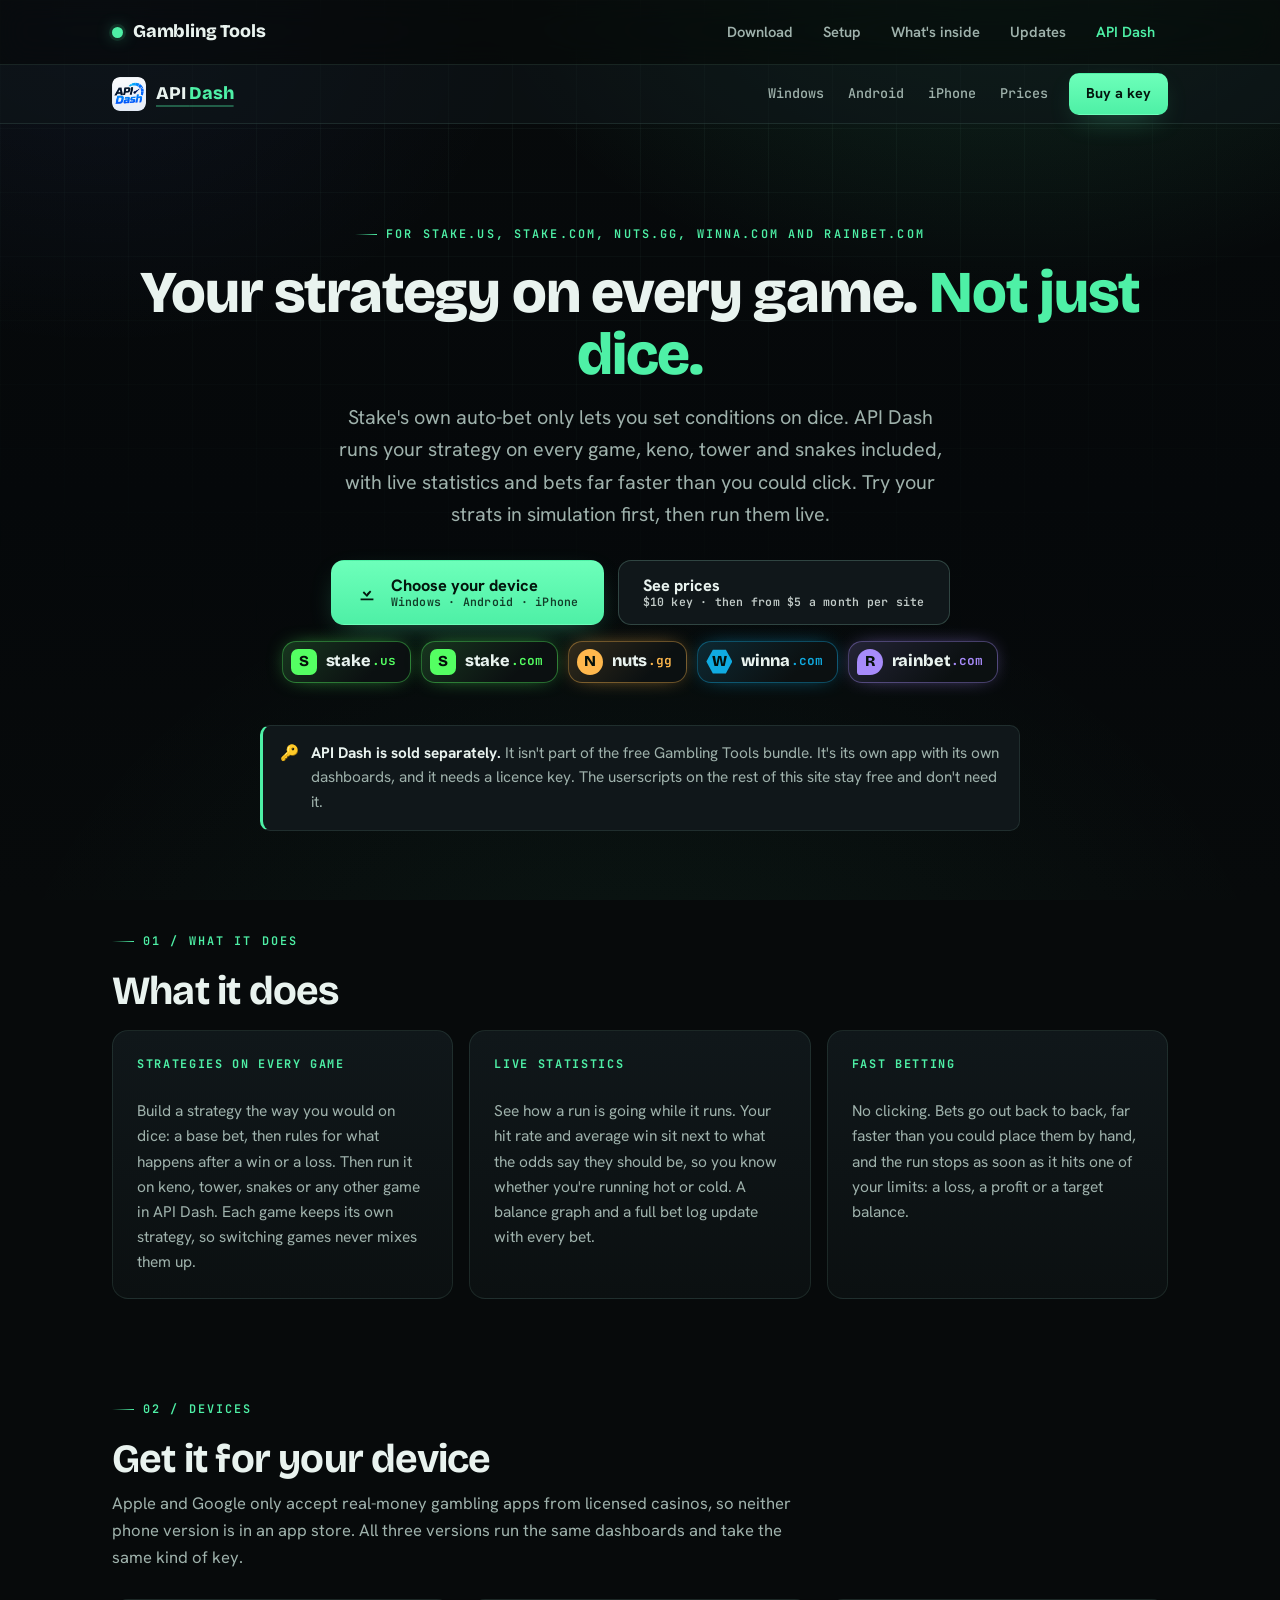
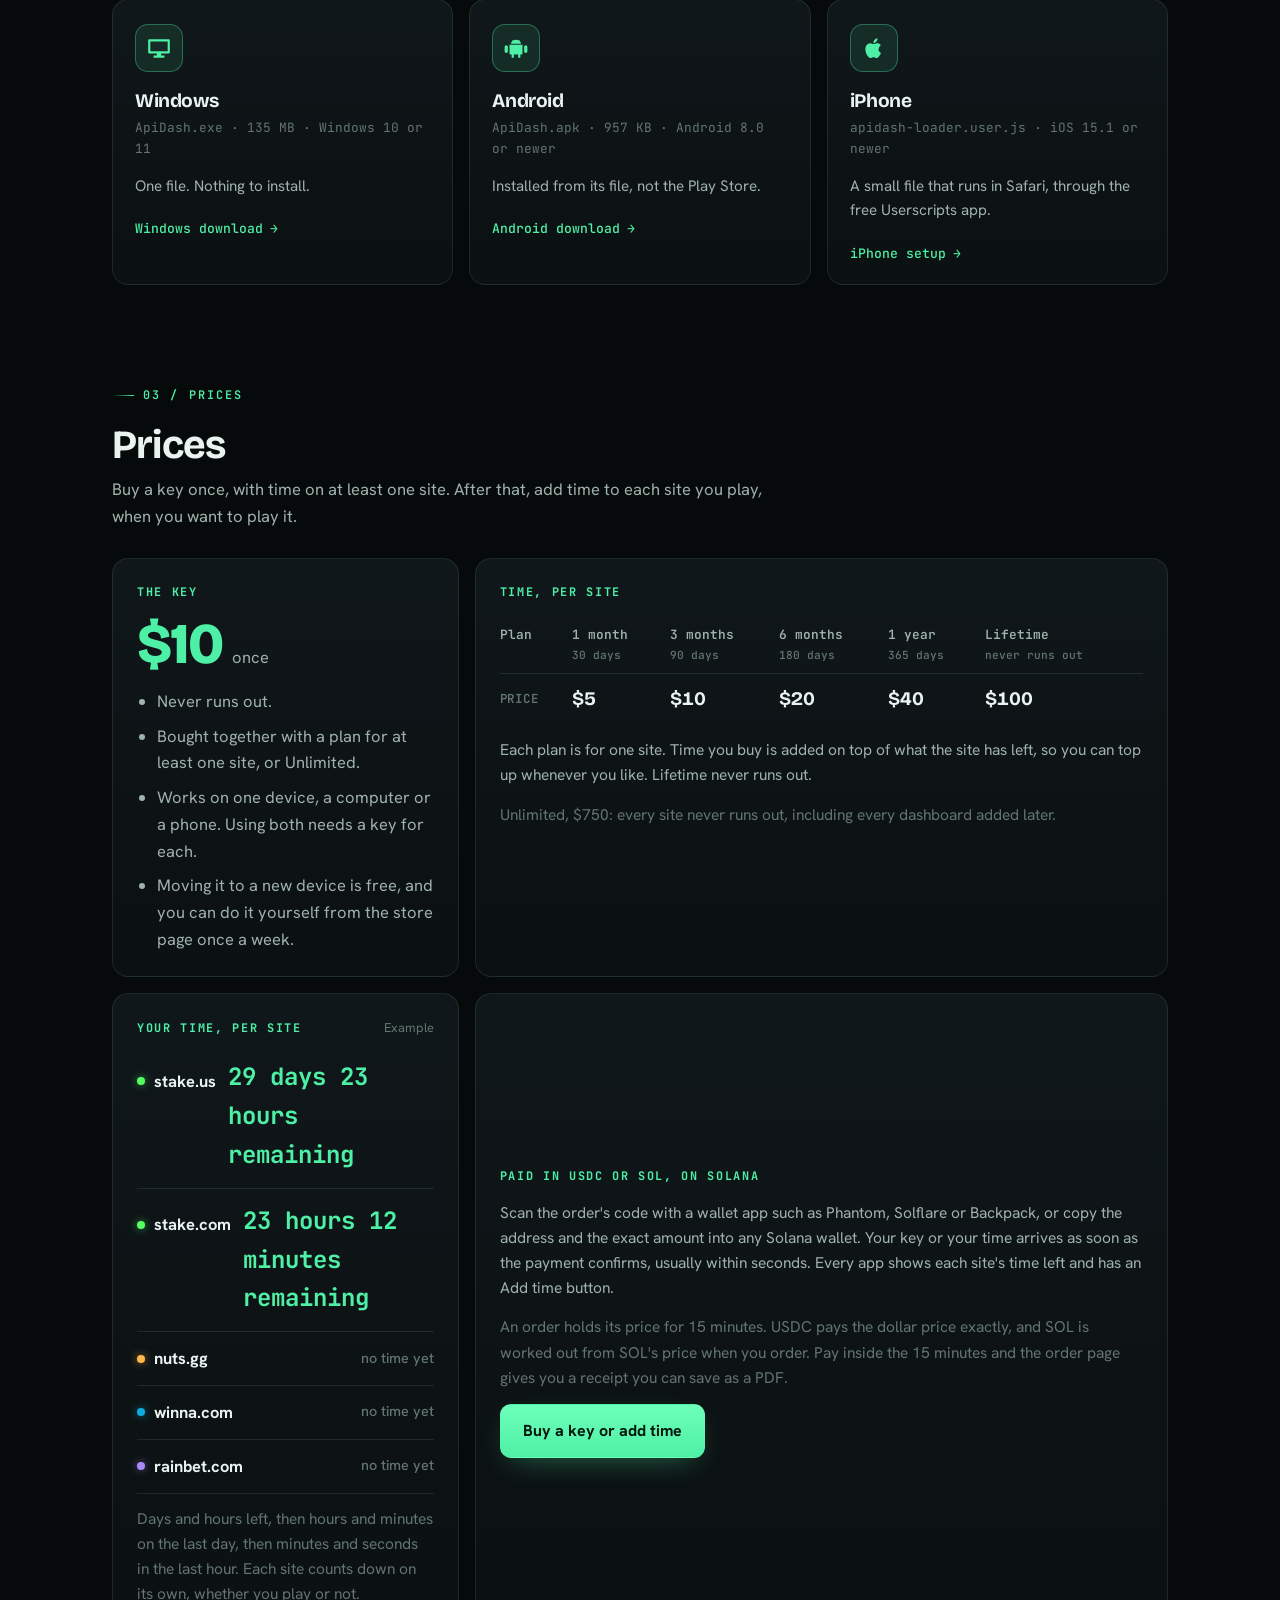
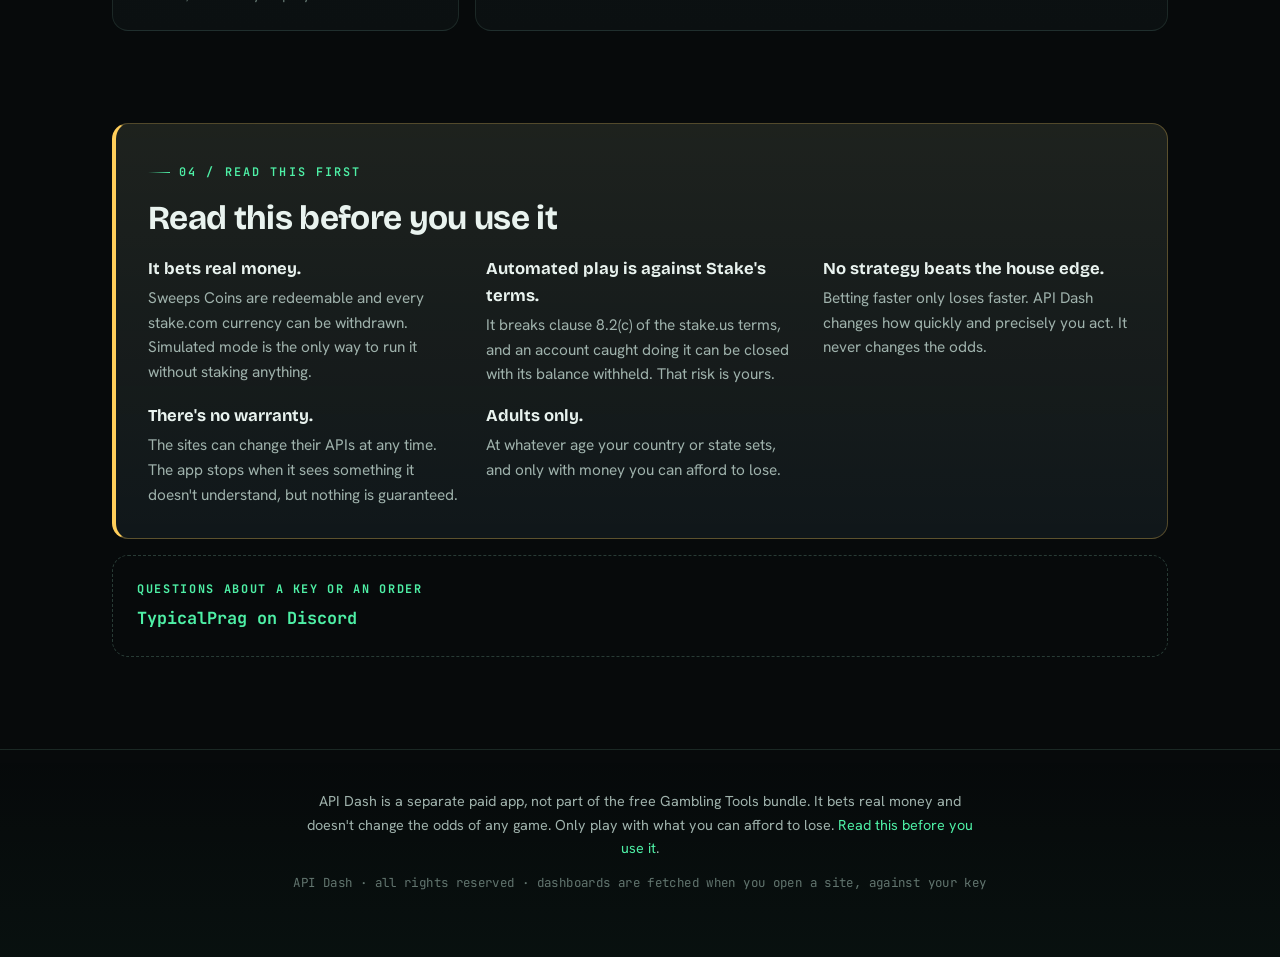
==== commit ce4141da: "API Dash: a logo badge and colour for each supported site The grey chips become badges: a shaped mar" ====
--- a/api-dash/index.html
+++ b/api-dash/index.html
@@ -63,12 +63,12 @@
         </a>
       </div>
 
-      <div class="sites">
-        <span class="chip stake">stake.us</span>
-        <span class="chip stake">stake.com</span>
-        <span class="chip nuts">nuts.gg</span>
-        <span class="chip winna">winna.com</span>
-        <span class="chip rainbet">rainbet.com</span>
+      <div class="sites slogos" aria-label="Supported sites">
+        <span class="slogo stake" title="stake.us"><i class="mk" aria-hidden="true">S</i><b>stake</b><em>.us</em></span>
+        <span class="slogo stake" title="stake.com"><i class="mk" aria-hidden="true">S</i><b>stake</b><em>.com</em></span>
+        <span class="slogo nuts" title="nuts.gg"><i class="mk" aria-hidden="true">N</i><b>nuts</b><em>.gg</em></span>
+        <span class="slogo winna" title="winna.com"><i class="mk" aria-hidden="true">W</i><b>winna</b><em>.com</em></span>
+        <span class="slogo rainbet" title="rainbet.com"><i class="mk" aria-hidden="true">R</i><b>rainbet</b><em>.com</em></span>
       </div>
     </section>
 
@@ -163,11 +163,11 @@
       <div class="adgrid keytime">
         <div class="adcard clocks">
           <div class="clocks-head"><span class="adlabel">Your time, per site</span><span class="dim">Example</span></div>
-          <div class="clock"><span>stake.us</span><span class="t">29 days 23 hours remaining</span></div>
-          <div class="clock"><span>stake.com</span><span class="t">23 hours 12 minutes remaining</span></div>
-          <div class="clock"><span>nuts.gg</span><span class="none">no time yet</span></div>
-          <div class="clock"><span>winna.com</span><span class="none">no time yet</span></div>
-          <div class="clock"><span>rainbet.com</span><span class="none">no time yet</span></div>
+          <div class="clock stake"><span>stake.us</span><span class="t">29 days 23 hours remaining</span></div>
+          <div class="clock stake"><span>stake.com</span><span class="t">23 hours 12 minutes remaining</span></div>
+          <div class="clock nuts"><span>nuts.gg</span><span class="none">no time yet</span></div>
+          <div class="clock winna"><span>winna.com</span><span class="none">no time yet</span></div>
+          <div class="clock rainbet"><span>rainbet.com</span><span class="none">no time yet</span></div>
           <p class="adp dim">Days and hours left, then hours and minutes on the last day, then minutes and seconds
             in the last hour. Each site counts down on its own, whether you play or not.</p>
         </div>
--- a/assets/api-dash.css
+++ b/assets/api-dash.css
@@ -102,3 +102,45 @@
   .bigprice span { font-size: 3rem; }
   .clock .t { font-size: 1.25rem; }
 }
+
+:root { --winna: #10abe1; --rainbet: #a78bfa; }
+
+.slogos { gap: 10px; }
+.slogo {
+  --c: var(--text-dim);
+  display: inline-flex; align-items: center; gap: 9px;
+  padding: 7px 14px 7px 8px; border-radius: 14px;
+  border: 1px solid color-mix(in srgb, var(--c) 38%, transparent);
+  background: linear-gradient(135deg, color-mix(in srgb, var(--c) 16%, var(--bg-soft)), var(--bg-soft) 72%);
+  box-shadow: 0 0 22px -10px var(--c);
+  line-height: 1; white-space: nowrap;
+}
+.slogo:hover { border-color: color-mix(in srgb, var(--c) 65%, transparent); box-shadow: 0 0 26px -6px var(--c); }
+.slogo b { font-family: var(--font-display); font-weight: 800; font-size: 1.02rem; letter-spacing: -0.01em; color: var(--text); }
+.slogo em { font-family: var(--font-mono); font-style: normal; font-weight: 600; font-size: 0.8rem; color: var(--c); margin-left: -8px; }
+.slogo .mk {
+  width: 26px; height: 26px; display: inline-grid; place-items: center;
+  background: var(--c); color: #04100a; font-style: normal; font-weight: 900; font-size: 0.95rem;
+  font-family: var(--font-display);
+}
+.slogo.stake { --c: var(--stake); }
+.slogo.nuts { --c: var(--nuts); }
+.slogo.winna { --c: var(--winna); }
+.slogo.rainbet { --c: var(--rainbet); }
+.slogo.stake .mk { border-radius: 7px; }
+.slogo.nuts .mk { border-radius: 50%; }
+.slogo.winna .mk { clip-path: polygon(25% 4%, 75% 4%, 100% 50%, 75% 96%, 25% 96%, 0 50%); border-radius: 0; }
+.slogo.rainbet .mk { border-radius: 50% 50% 50% 12%; }
+
+.clock span:first-child { display: inline-flex; align-items: center; gap: 9px; }
+.clock span:first-child::before { content: ""; width: 8px; height: 8px; border-radius: 50%; background: var(--c, var(--text-faint)); box-shadow: 0 0 8px -1px var(--c, transparent); }
+.clock.stake { --c: var(--stake); }
+.clock.nuts { --c: var(--nuts); }
+.clock.winna { --c: var(--winna); }
+.clock.rainbet { --c: var(--rainbet); }
+
+@media (max-width: 480px) {
+  .slogos { gap: 8px; }
+  .slogo { padding: 6px 12px 6px 7px; }
+  .slogo b { font-size: 0.95rem; }
+}
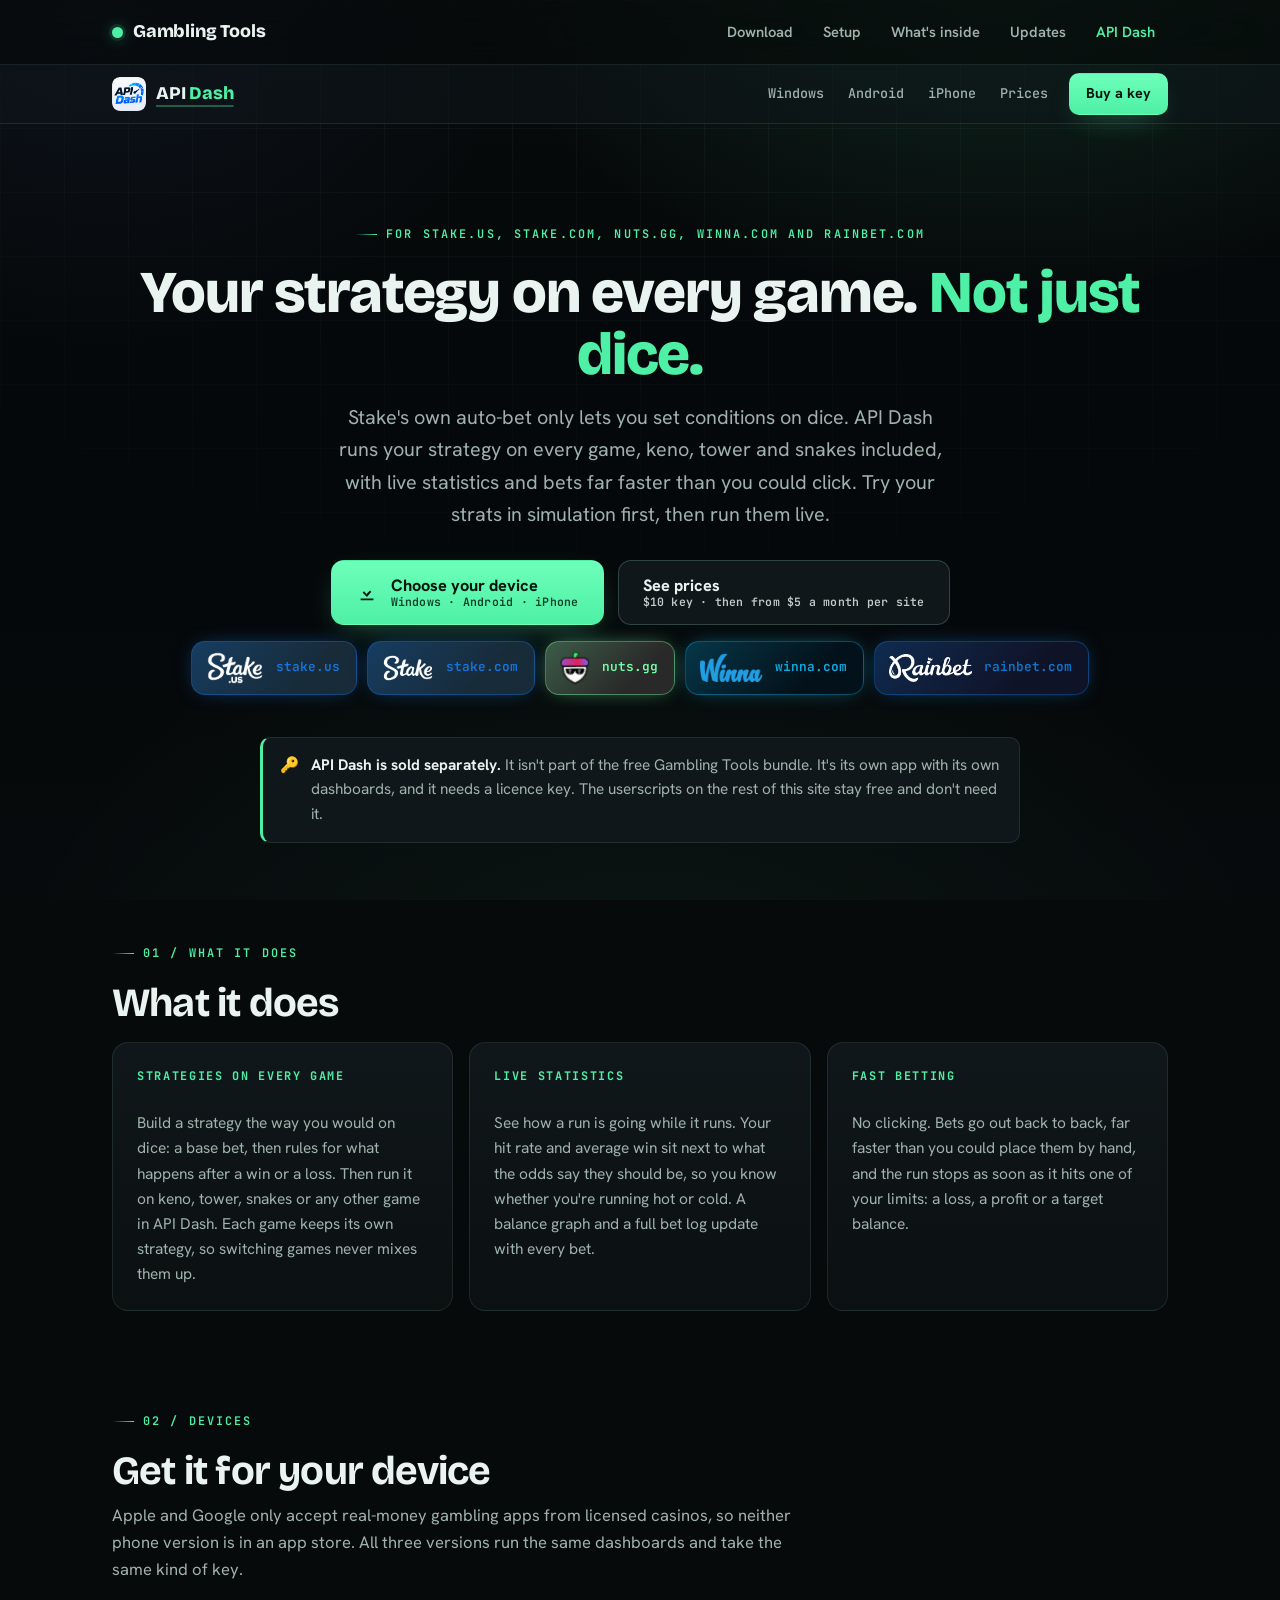
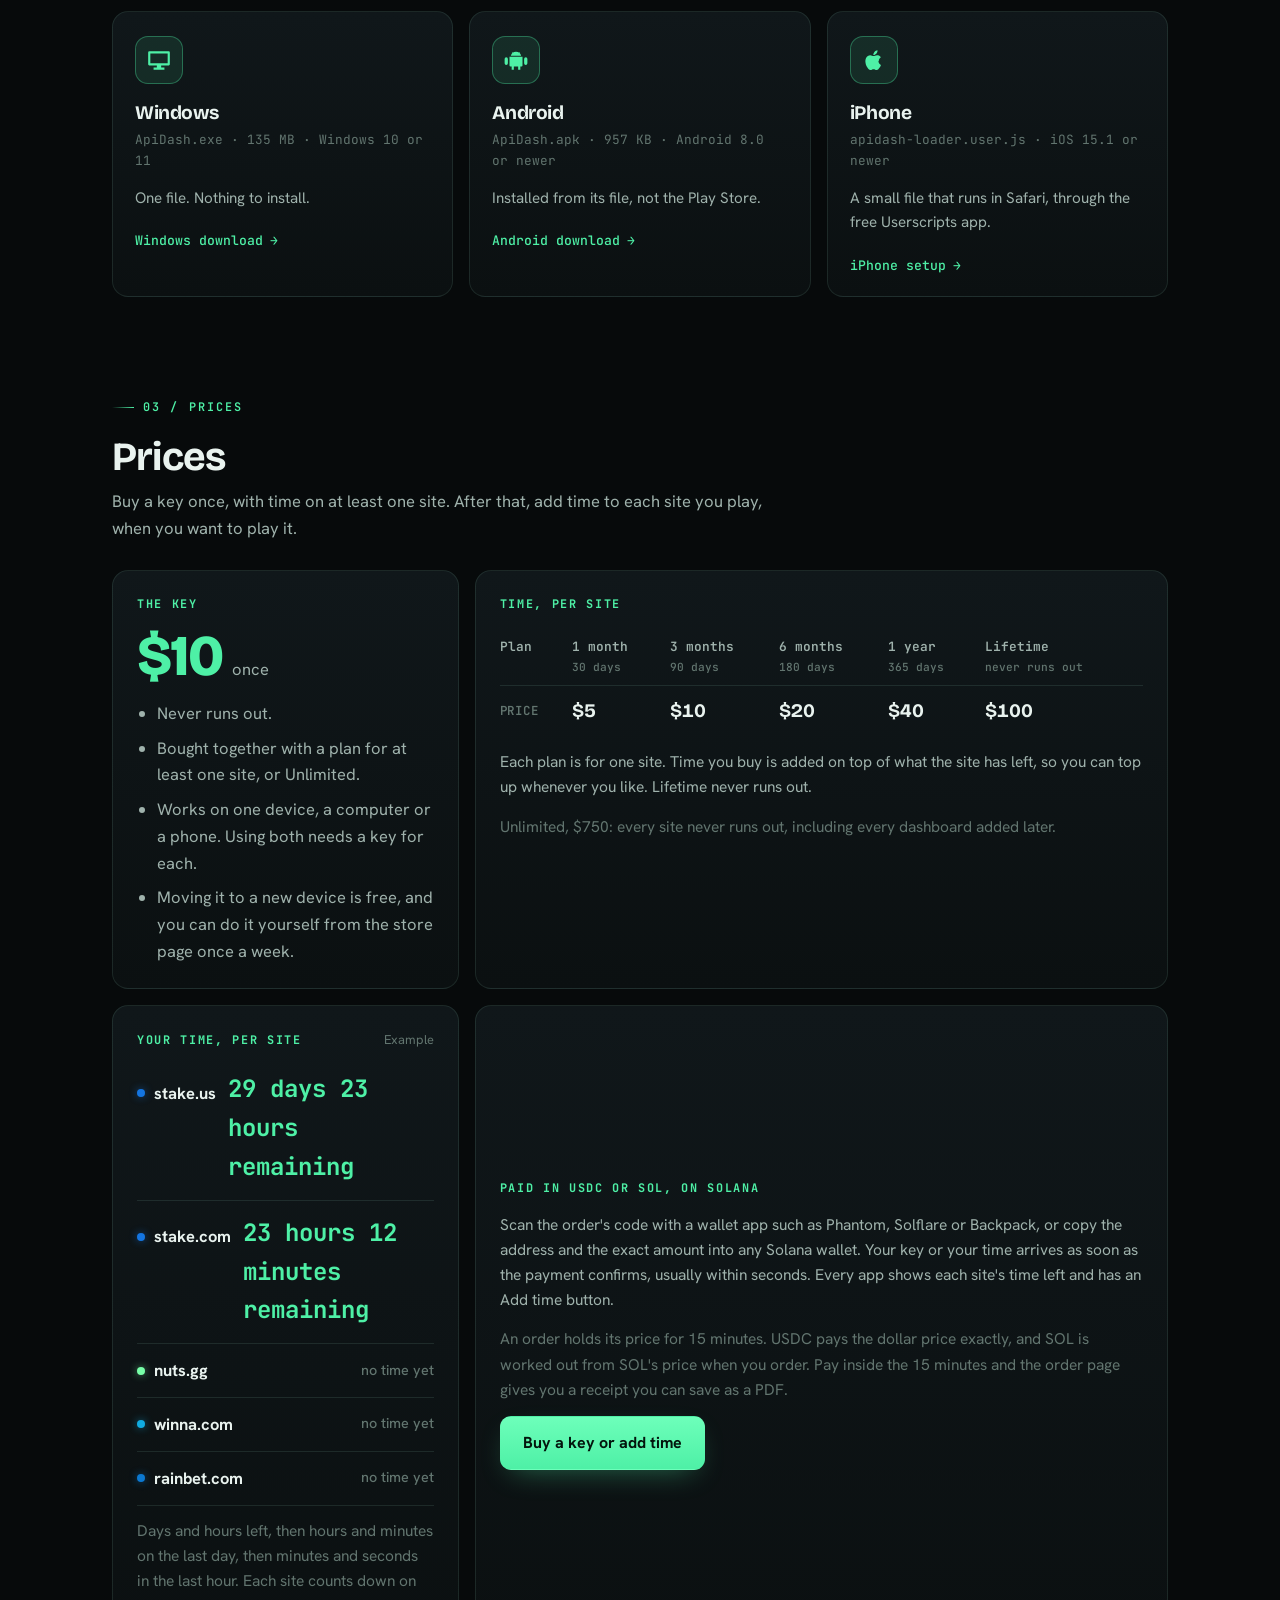
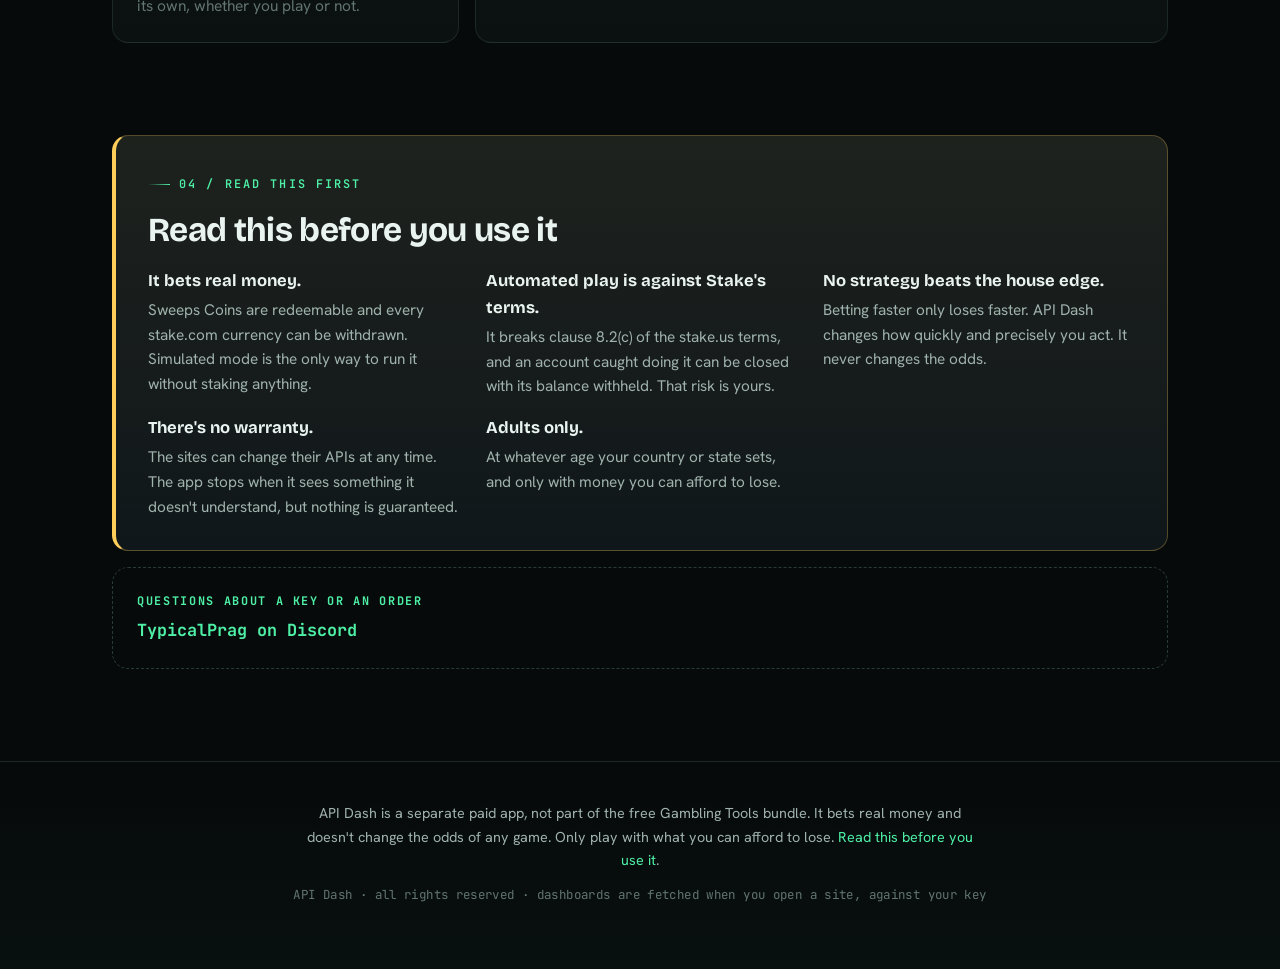
==== commit 153d3ff6: "API Dash: each supported site shown with its own logo The badges under the hero use the sites' logos" ====
--- a/api-dash/index.html
+++ b/api-dash/index.html
@@ -64,11 +64,11 @@
       </div>
 
       <div class="sites slogos" aria-label="Supported sites">
-        <span class="slogo stake" title="stake.us"><i class="mk" aria-hidden="true">S</i><b>stake</b><em>.us</em></span>
-        <span class="slogo stake" title="stake.com"><i class="mk" aria-hidden="true">S</i><b>stake</b><em>.com</em></span>
-        <span class="slogo nuts" title="nuts.gg"><i class="mk" aria-hidden="true">N</i><b>nuts</b><em>.gg</em></span>
-        <span class="slogo winna" title="winna.com"><i class="mk" aria-hidden="true">W</i><b>winna</b><em>.com</em></span>
-        <span class="slogo rainbet" title="rainbet.com"><i class="mk" aria-hidden="true">R</i><b>rainbet</b><em>.com</em></span>
+        <span class="slogo stake" title="stake.us"><img class="lg us" src="logos/logo_us.png" alt="Stake.us" height="28" loading="lazy"><em>stake.us</em></span>
+        <span class="slogo stake" title="stake.com"><img class="lg" src="logos/logo_com.png" alt="Stake" height="28" loading="lazy"><em>stake.com</em></span>
+        <span class="slogo nuts" title="nuts.gg"><img class="lg" src="logos/logo_nuts.png" alt="Nuts" height="28" loading="lazy"><em>nuts.gg</em></span>
+        <span class="slogo winna" title="winna.com"><img class="lg" src="logos/logo_winna.png" alt="Winna" height="28" loading="lazy"><em>winna.com</em></span>
+        <span class="slogo rainbet" title="rainbet.com"><img class="lg" src="logos/logo_rainbet.png" alt="Rainbet" height="28" loading="lazy"><em>rainbet.com</em></span>
       </div>
     </section>
 
--- a/assets/api-dash.css
+++ b/assets/api-dash.css
@@ -103,44 +103,36 @@
   .clock .t { font-size: 1.25rem; }
 }
 
-:root { --winna: #10abe1; --rainbet: #a78bfa; }
-
 .slogos { gap: 10px; }
 .slogo {
-  --c: var(--text-dim);
-  display: inline-flex; align-items: center; gap: 9px;
-  padding: 7px 14px 7px 8px; border-radius: 14px;
+  --c: var(--text-dim); --s: var(--bg-soft); --k: #04100a;
+  display: inline-flex; align-items: center; gap: 12px;
+  padding: 9px 16px 9px 14px; border-radius: 14px;
   border: 1px solid color-mix(in srgb, var(--c) 38%, transparent);
-  background: linear-gradient(135deg, color-mix(in srgb, var(--c) 16%, var(--bg-soft)), var(--bg-soft) 72%);
+  background: linear-gradient(135deg, color-mix(in srgb, var(--c) 24%, var(--s)), var(--s) 70%);
   box-shadow: 0 0 22px -10px var(--c);
   line-height: 1; white-space: nowrap;
 }
 .slogo:hover { border-color: color-mix(in srgb, var(--c) 65%, transparent); box-shadow: 0 0 26px -6px var(--c); }
-.slogo b { font-family: var(--font-display); font-weight: 800; font-size: 1.02rem; letter-spacing: -0.01em; color: var(--text); }
-.slogo em { font-family: var(--font-mono); font-style: normal; font-weight: 600; font-size: 0.8rem; color: var(--c); margin-left: -8px; }
-.slogo .mk {
-  width: 26px; height: 26px; display: inline-grid; place-items: center;
-  background: var(--c); color: #04100a; font-style: normal; font-weight: 900; font-size: 0.95rem;
-  font-family: var(--font-display);
-}
-.slogo.stake { --c: var(--stake); }
-.slogo.nuts { --c: var(--nuts); }
-.slogo.winna { --c: var(--winna); }
-.slogo.rainbet { --c: var(--rainbet); }
-.slogo.stake .mk { border-radius: 7px; }
-.slogo.nuts .mk { border-radius: 50%; }
-.slogo.winna .mk { clip-path: polygon(25% 4%, 75% 4%, 100% 50%, 75% 96%, 25% 96%, 0 50%); border-radius: 0; }
-.slogo.rainbet .mk { border-radius: 50% 50% 50% 12%; }
+.slogo img.lg { display: block; height: 28px; width: auto; max-width: 118px; object-fit: contain; }
+.slogo img.lg.us { height: 34px; }
+.slogo.nuts img.lg { height: 34px; }
+.slogo em { font-family: var(--font-mono); font-style: normal; font-weight: 600; font-size: 0.8rem; color: var(--c); }
+.slogo.stake { --c: #1475e1; --s: #172b39; --k: #ffffff; }
+.slogo.nuts { --c: #77ffa8; --s: #292929; --k: #07130d; }
+.slogo.winna { --c: #10abe1; --s: #03121a; --k: #03121a; }
+.slogo.rainbet { --c: #0b78d0; --s: #0f1328; --k: #ffffff; }
 
 .clock span:first-child { display: inline-flex; align-items: center; gap: 9px; }
 .clock span:first-child::before { content: ""; width: 8px; height: 8px; border-radius: 50%; background: var(--c, var(--text-faint)); box-shadow: 0 0 8px -1px var(--c, transparent); }
-.clock.stake { --c: var(--stake); }
-.clock.nuts { --c: var(--nuts); }
-.clock.winna { --c: var(--winna); }
-.clock.rainbet { --c: var(--rainbet); }
+.clock.stake { --c: #1475e1; }
+.clock.nuts { --c: #77ffa8; }
+.clock.winna { --c: #10abe1; }
+.clock.rainbet { --c: #0b78d0; }
 
 @media (max-width: 480px) {
   .slogos { gap: 8px; }
-  .slogo { padding: 6px 12px 6px 7px; }
-  .slogo b { font-size: 0.95rem; }
+  .slogo { padding: 8px 13px 8px 11px; gap: 10px; }
+  .slogo img.lg { height: 24px; }
+  .slogo img.lg.us, .slogo.nuts img.lg { height: 30px; }
 }
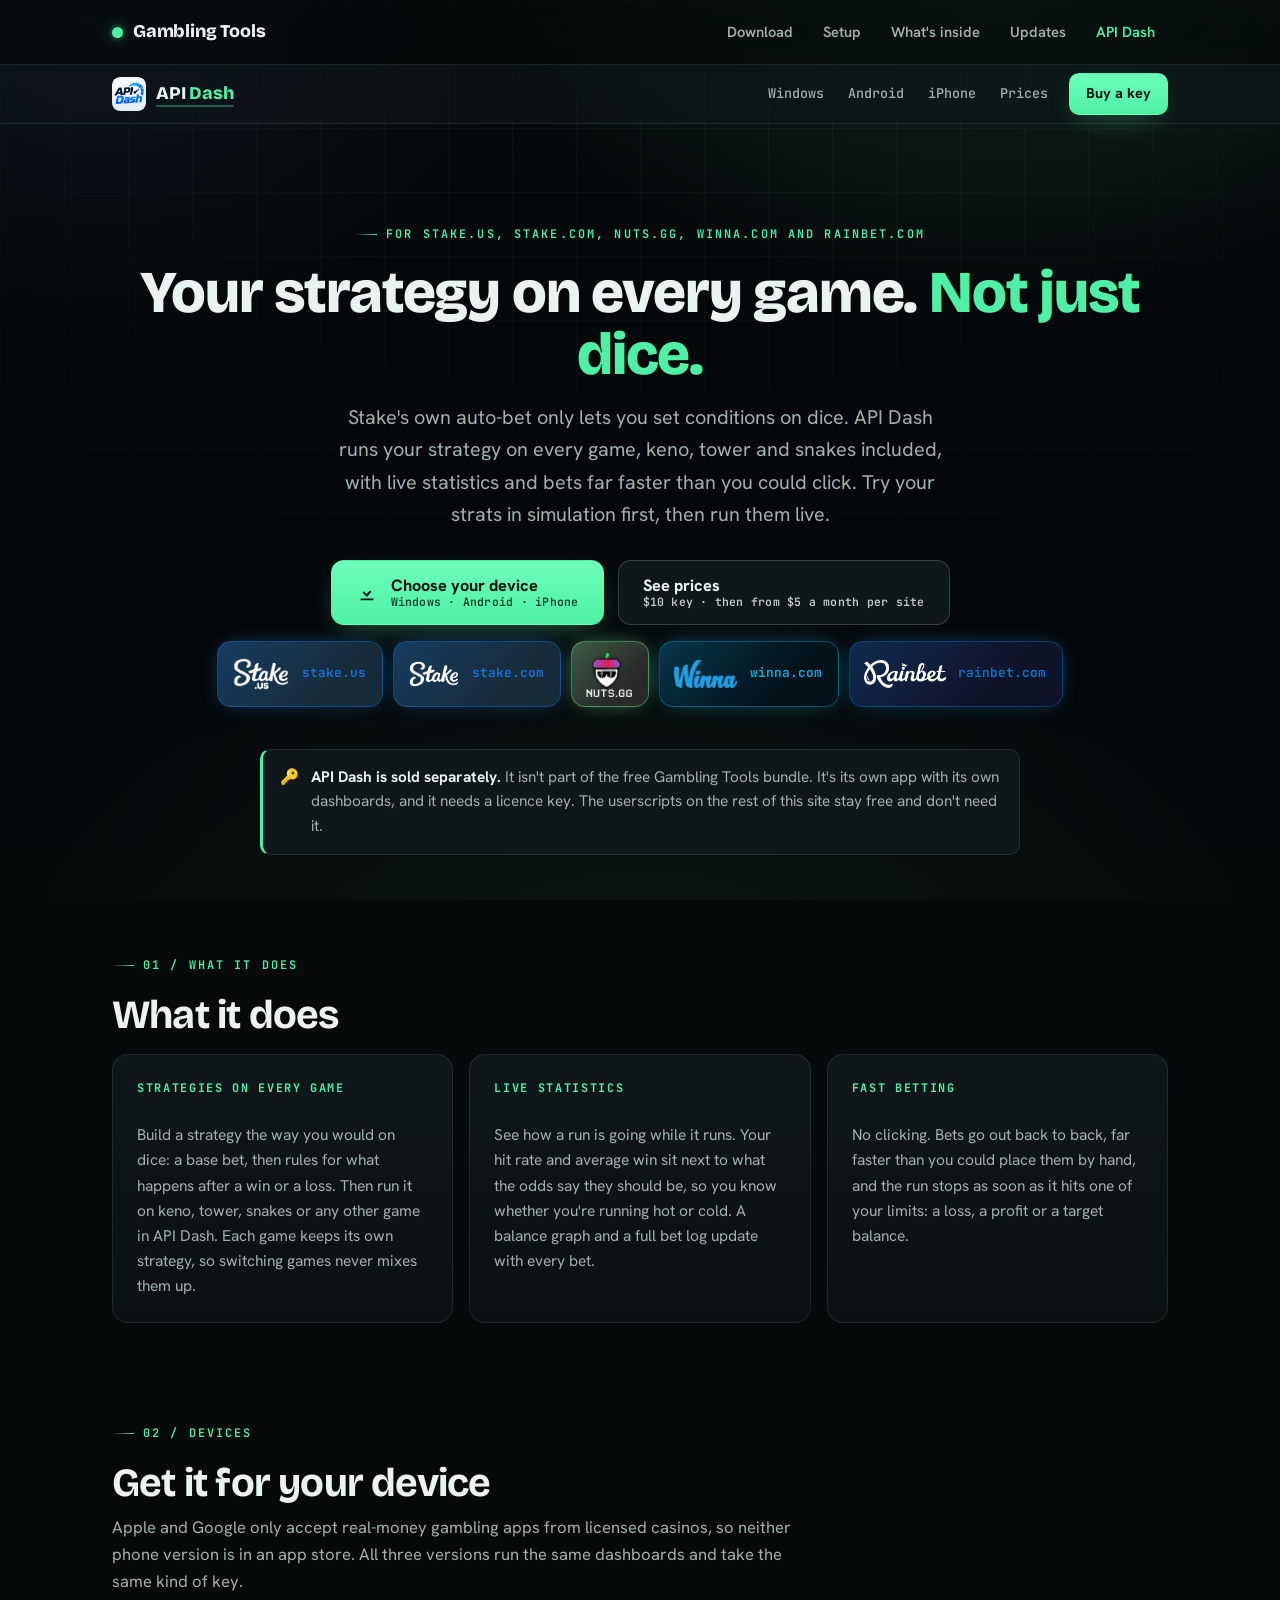
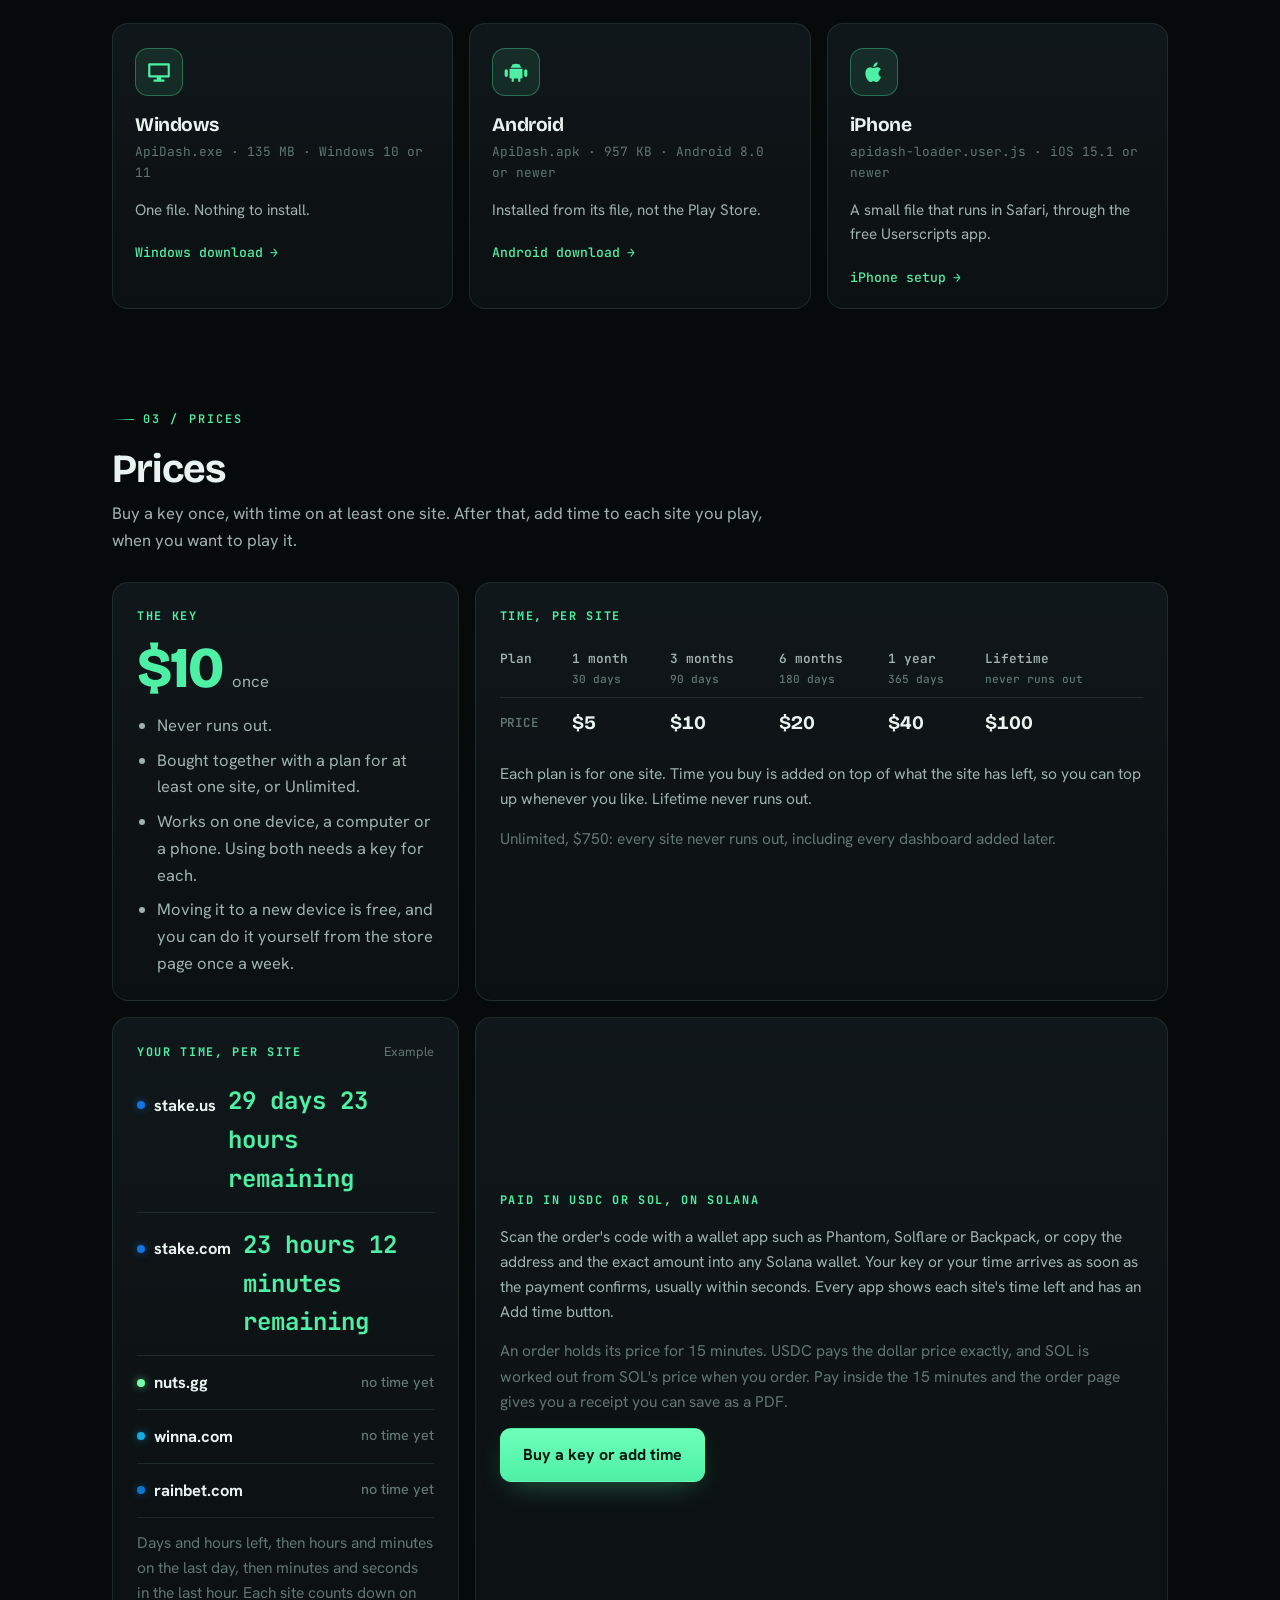
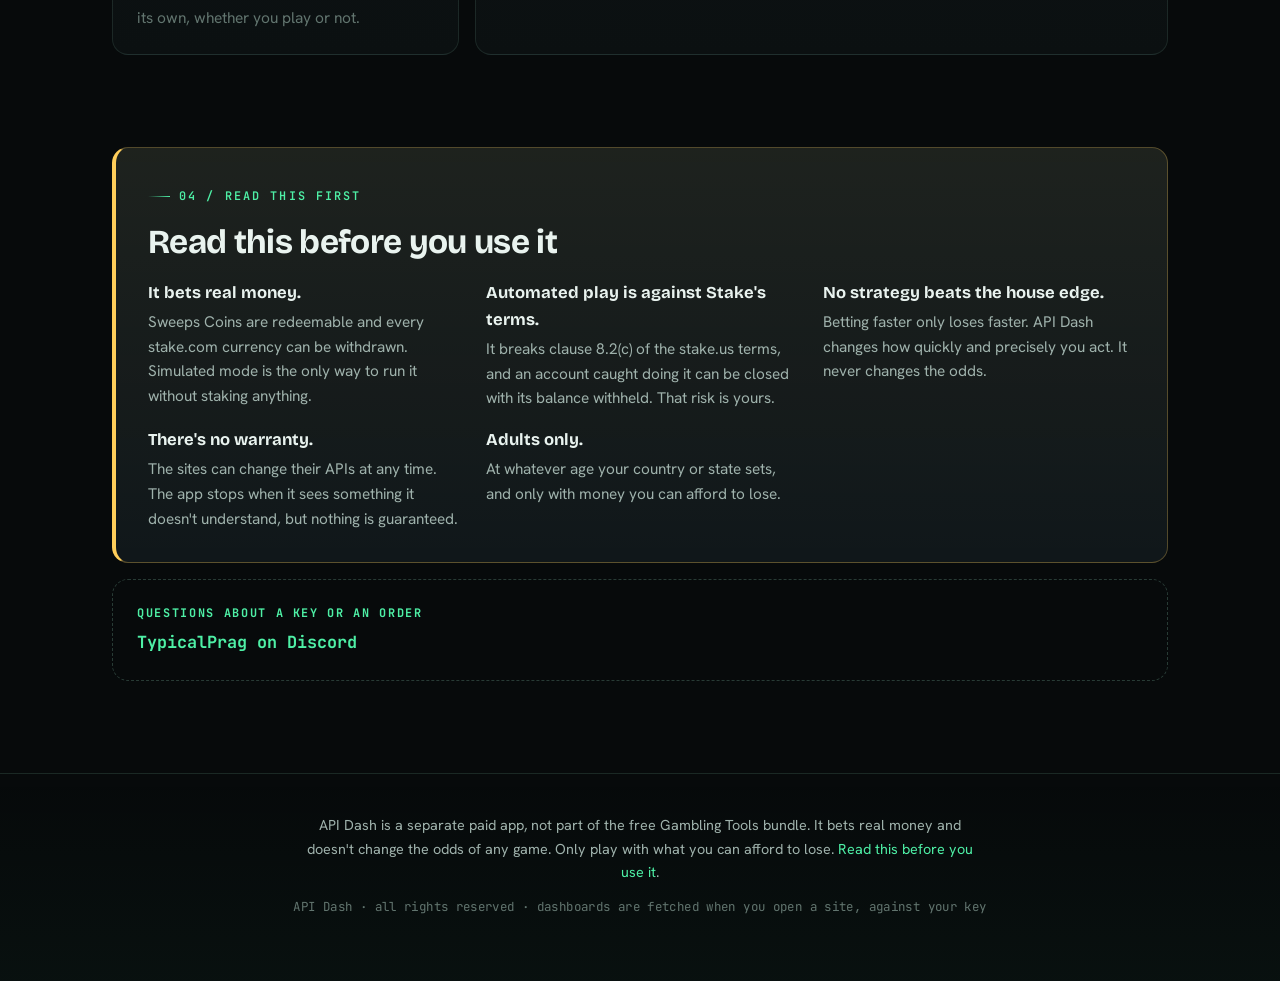
==== commit ef650d8d: "API Dash: the new Nuts logo Co-Authored-By: Claude Sonnet 5.5 <noreply@anthropic.com>" ====
--- a/api-dash/index.html
+++ b/api-dash/index.html
@@ -66,7 +66,7 @@
       <div class="sites slogos" aria-label="Supported sites">
         <span class="slogo stake" title="stake.us"><img class="lg us" src="logos/logo_us.png" alt="Stake.us" height="28" loading="lazy"><em>stake.us</em></span>
         <span class="slogo stake" title="stake.com"><img class="lg" src="logos/logo_com.png" alt="Stake" height="28" loading="lazy"><em>stake.com</em></span>
-        <span class="slogo nuts" title="nuts.gg"><img class="lg" src="logos/logo_nuts.png" alt="Nuts" height="28" loading="lazy"><em>nuts.gg</em></span>
+        <span class="slogo nuts" title="nuts.gg"><img class="lg" src="logos/logo_nuts.png" alt="Nuts" height="28" loading="lazy"></span>
         <span class="slogo winna" title="winna.com"><img class="lg" src="logos/logo_winna.png" alt="Winna" height="28" loading="lazy"><em>winna.com</em></span>
         <span class="slogo rainbet" title="rainbet.com"><img class="lg" src="logos/logo_rainbet.png" alt="Rainbet" height="28" loading="lazy"><em>rainbet.com</em></span>
       </div>
--- a/assets/api-dash.css
+++ b/assets/api-dash.css
@@ -116,7 +116,7 @@
 .slogo:hover { border-color: color-mix(in srgb, var(--c) 65%, transparent); box-shadow: 0 0 26px -6px var(--c); }
 .slogo img.lg { display: block; height: 28px; width: auto; max-width: 118px; object-fit: contain; }
 .slogo img.lg.us { height: 34px; }
-.slogo.nuts img.lg { height: 34px; }
+.slogo.nuts img.lg { height: 46px; }
 .slogo em { font-family: var(--font-mono); font-style: normal; font-weight: 600; font-size: 0.8rem; color: var(--c); }
 .slogo.stake { --c: #1475e1; --s: #172b39; --k: #ffffff; }
 .slogo.nuts { --c: #77ffa8; --s: #292929; --k: #07130d; }
@@ -134,5 +134,6 @@
   .slogos { gap: 8px; }
   .slogo { padding: 8px 13px 8px 11px; gap: 10px; }
   .slogo img.lg { height: 24px; }
-  .slogo img.lg.us, .slogo.nuts img.lg { height: 30px; }
+  .slogo img.lg.us { height: 30px; }
+  .slogo.nuts img.lg { height: 40px; }
 }
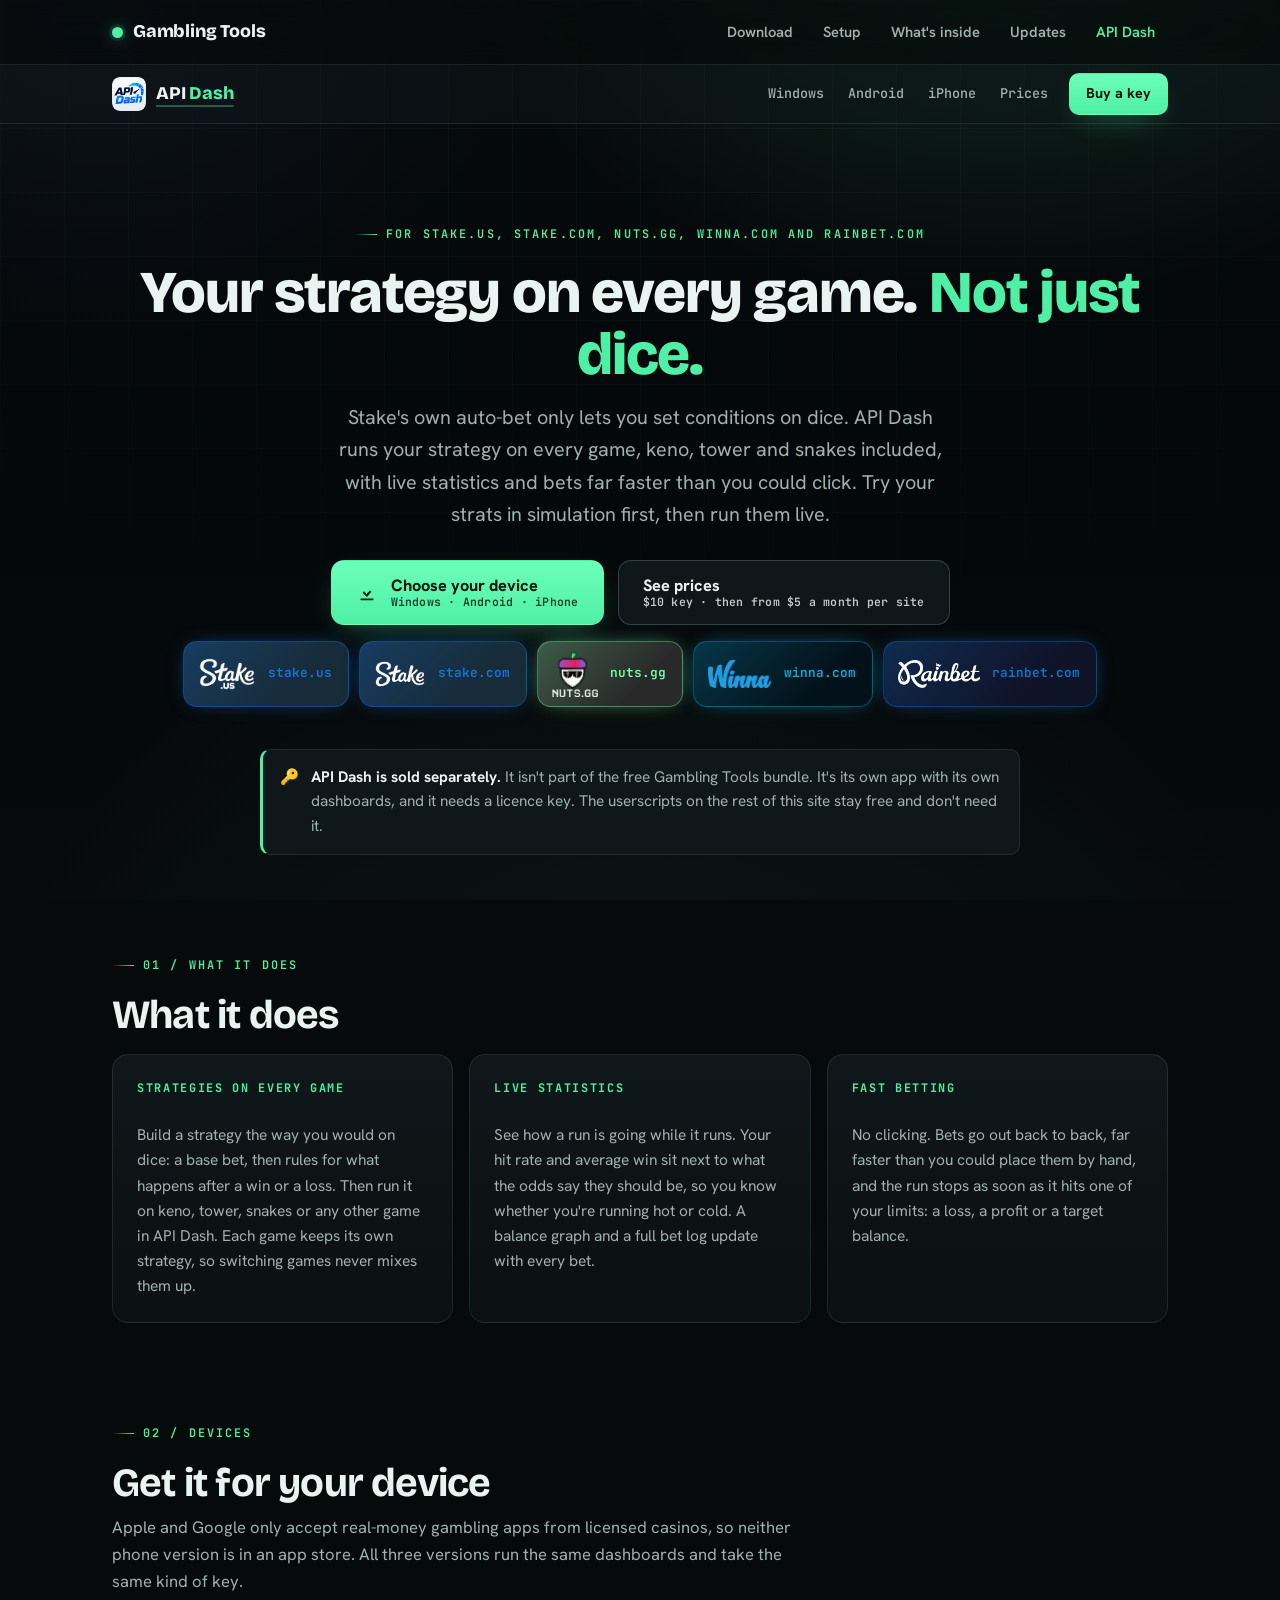
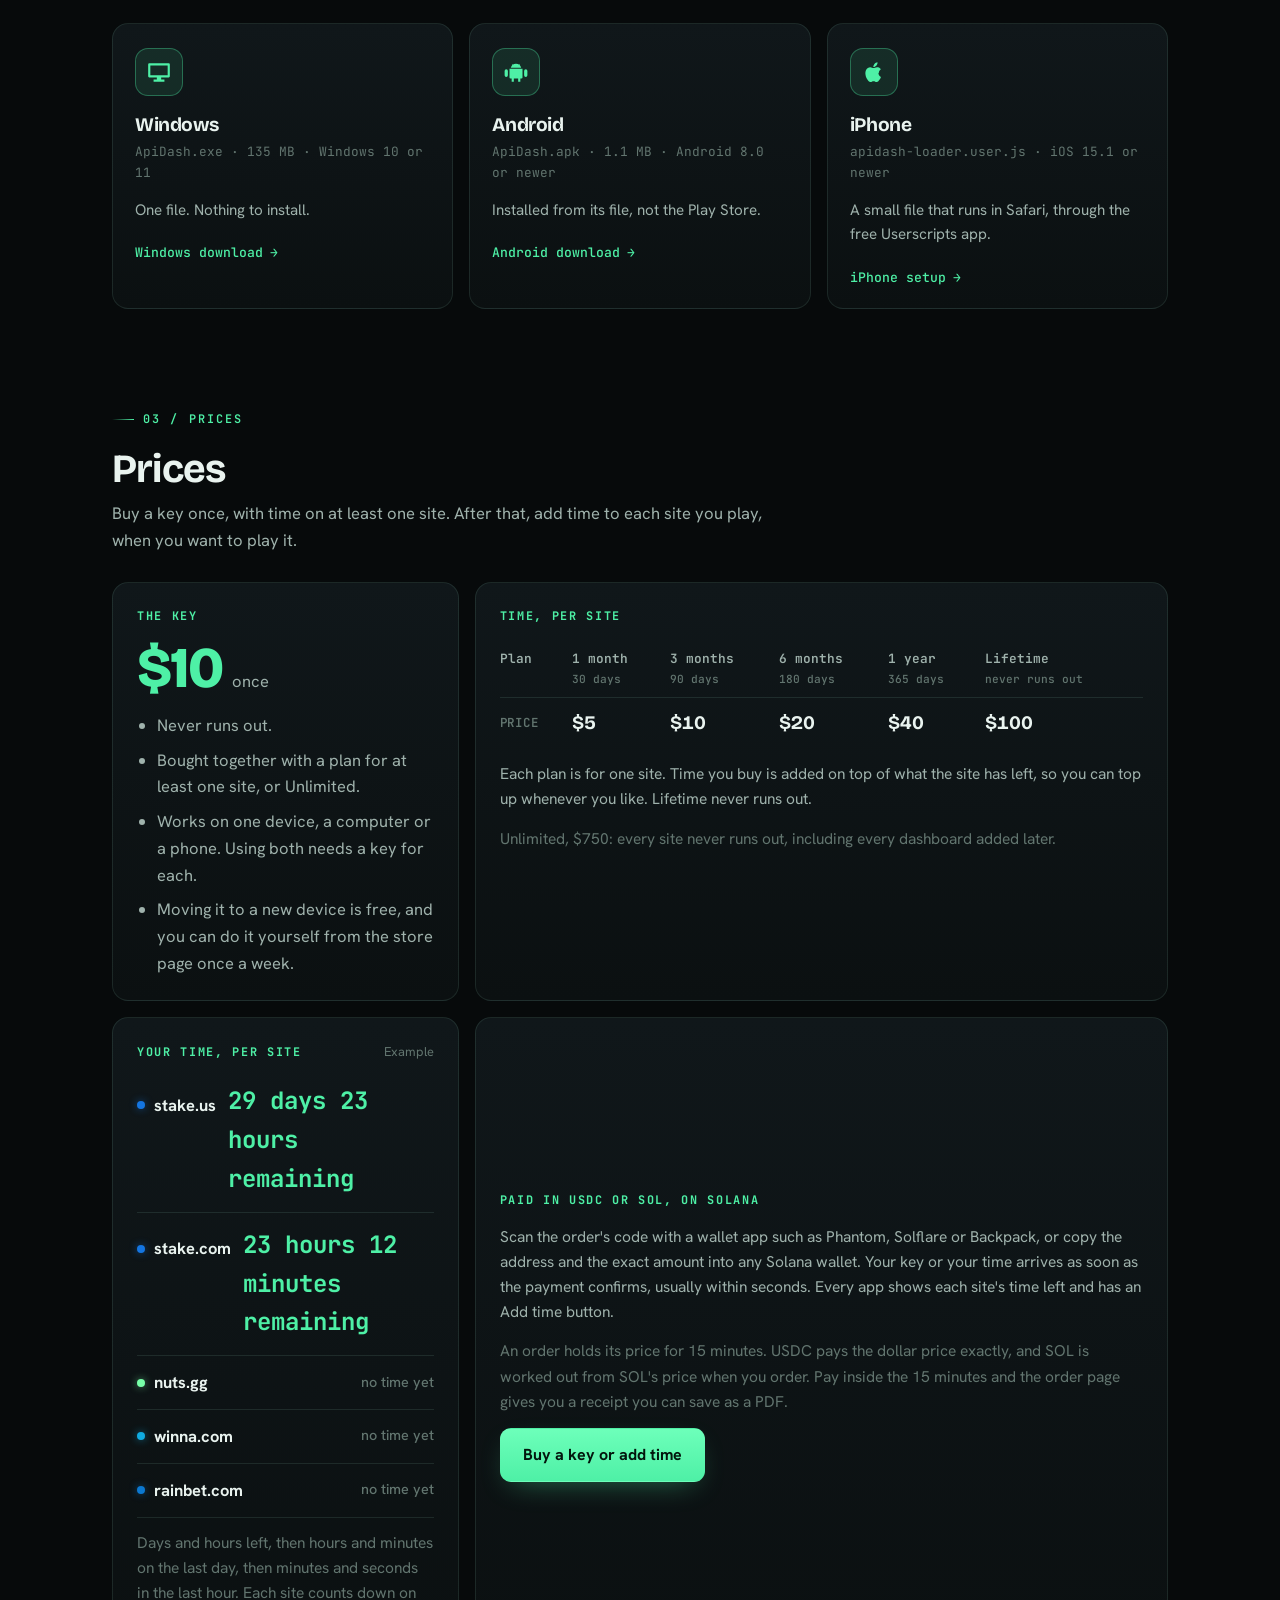
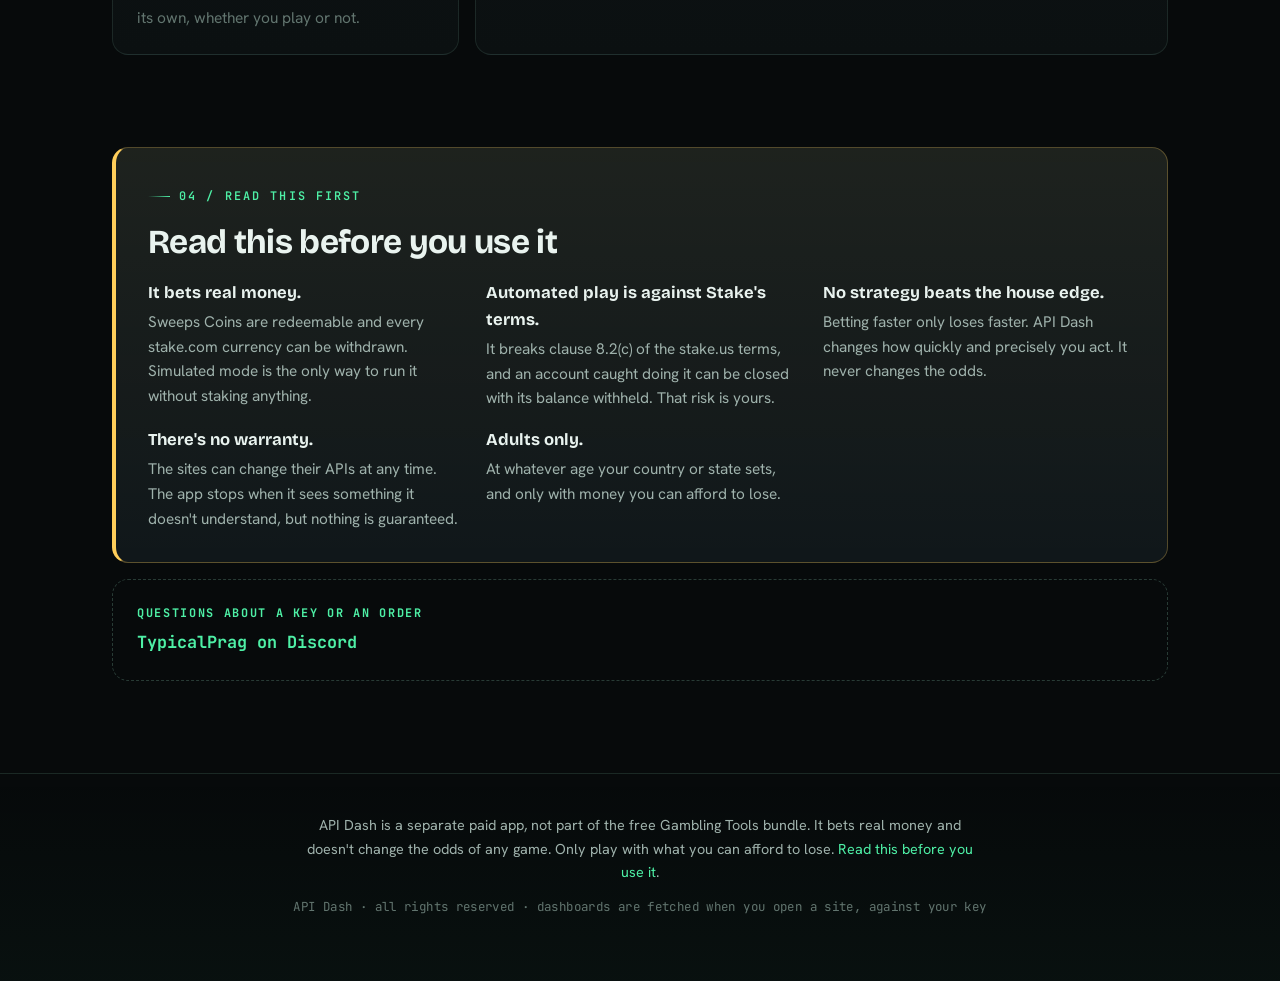
==== commit 0e838b27: "Show nuts.gg beside the Nuts logo like the other sites Co-Authored-By: Claude Sonnet 5.5 <noreply@an" ====
--- a/api-dash/index.html
+++ b/api-dash/index.html
@@ -66,7 +66,7 @@
       <div class="sites slogos" aria-label="Supported sites">
         <span class="slogo stake" title="stake.us"><img class="lg us" src="logos/logo_us.png" alt="Stake.us" height="28" loading="lazy"><em>stake.us</em></span>
         <span class="slogo stake" title="stake.com"><img class="lg" src="logos/logo_com.png" alt="Stake" height="28" loading="lazy"><em>stake.com</em></span>
-        <span class="slogo nuts" title="nuts.gg"><img class="lg" src="logos/logo_nuts.png" alt="Nuts" height="28" loading="lazy"></span>
+        <span class="slogo nuts" title="nuts.gg"><img class="lg" src="logos/logo_nuts.png" alt="Nuts" height="28" loading="lazy"><em>nuts.gg</em></span>
         <span class="slogo winna" title="winna.com"><img class="lg" src="logos/logo_winna.png" alt="Winna" height="28" loading="lazy"><em>winna.com</em></span>
         <span class="slogo rainbet" title="rainbet.com"><img class="lg" src="logos/logo_rainbet.png" alt="Rainbet" height="28" loading="lazy"><em>rainbet.com</em></span>
       </div>
@@ -121,7 +121,7 @@
         <a class="pick" href="android.html">
           <span class="pi"><svg viewBox="0 0 24 24" aria-hidden="true"><path d="M6 9h12v8a1 1 0 0 1-1 1h-1v3h-2v-3h-4v3H8v-3H7a1 1 0 0 1-1-1V9Zm-3 .5A1.5 1.5 0 0 1 4.5 11v4a1.5 1.5 0 0 1-3 0v-4A1.5 1.5 0 0 1 3 9.5Zm18 0a1.5 1.5 0 0 1 1.5 1.5v4a1.5 1.5 0 0 1-3 0v-4A1.5 1.5 0 0 1 21 9.5ZM7.2 8a5 5 0 0 1 9.6 0H7.2Zm1.8-3.2.8 1.4-.7.4-.8-1.4.7-.4Zm6 0 .7.4-.8 1.4-.7-.4.8-1.4Z"/></svg></span>
           <h3>Android</h3>
-          <p class="sub">ApiDash.apk · 957 KB · Android 8.0 or newer</p>
+          <p class="sub">ApiDash.apk · 1.1 MB · Android 8.0 or newer</p>
           <p class="pdesc">Installed from its file, not the Play Store.</p>
           <span class="go">Android download <span class="arrow" aria-hidden="true">→</span></span>
         </a>
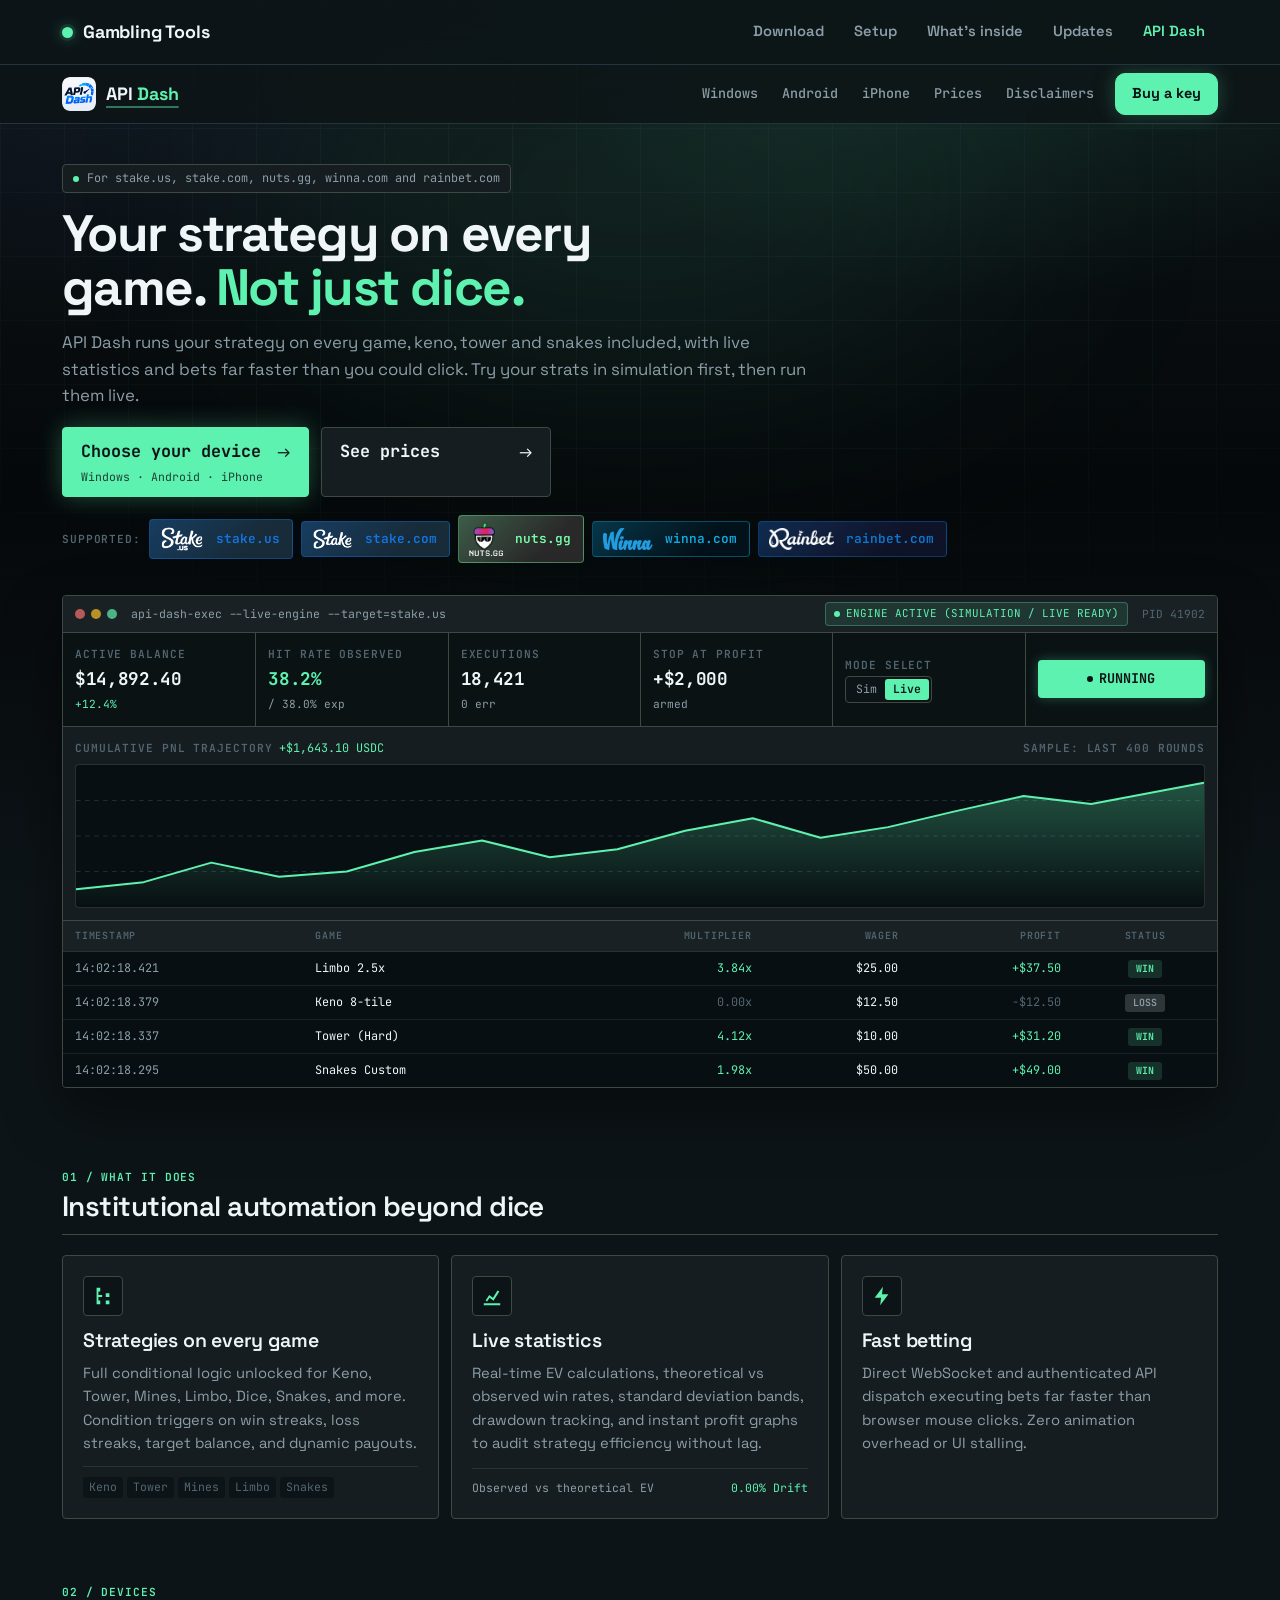
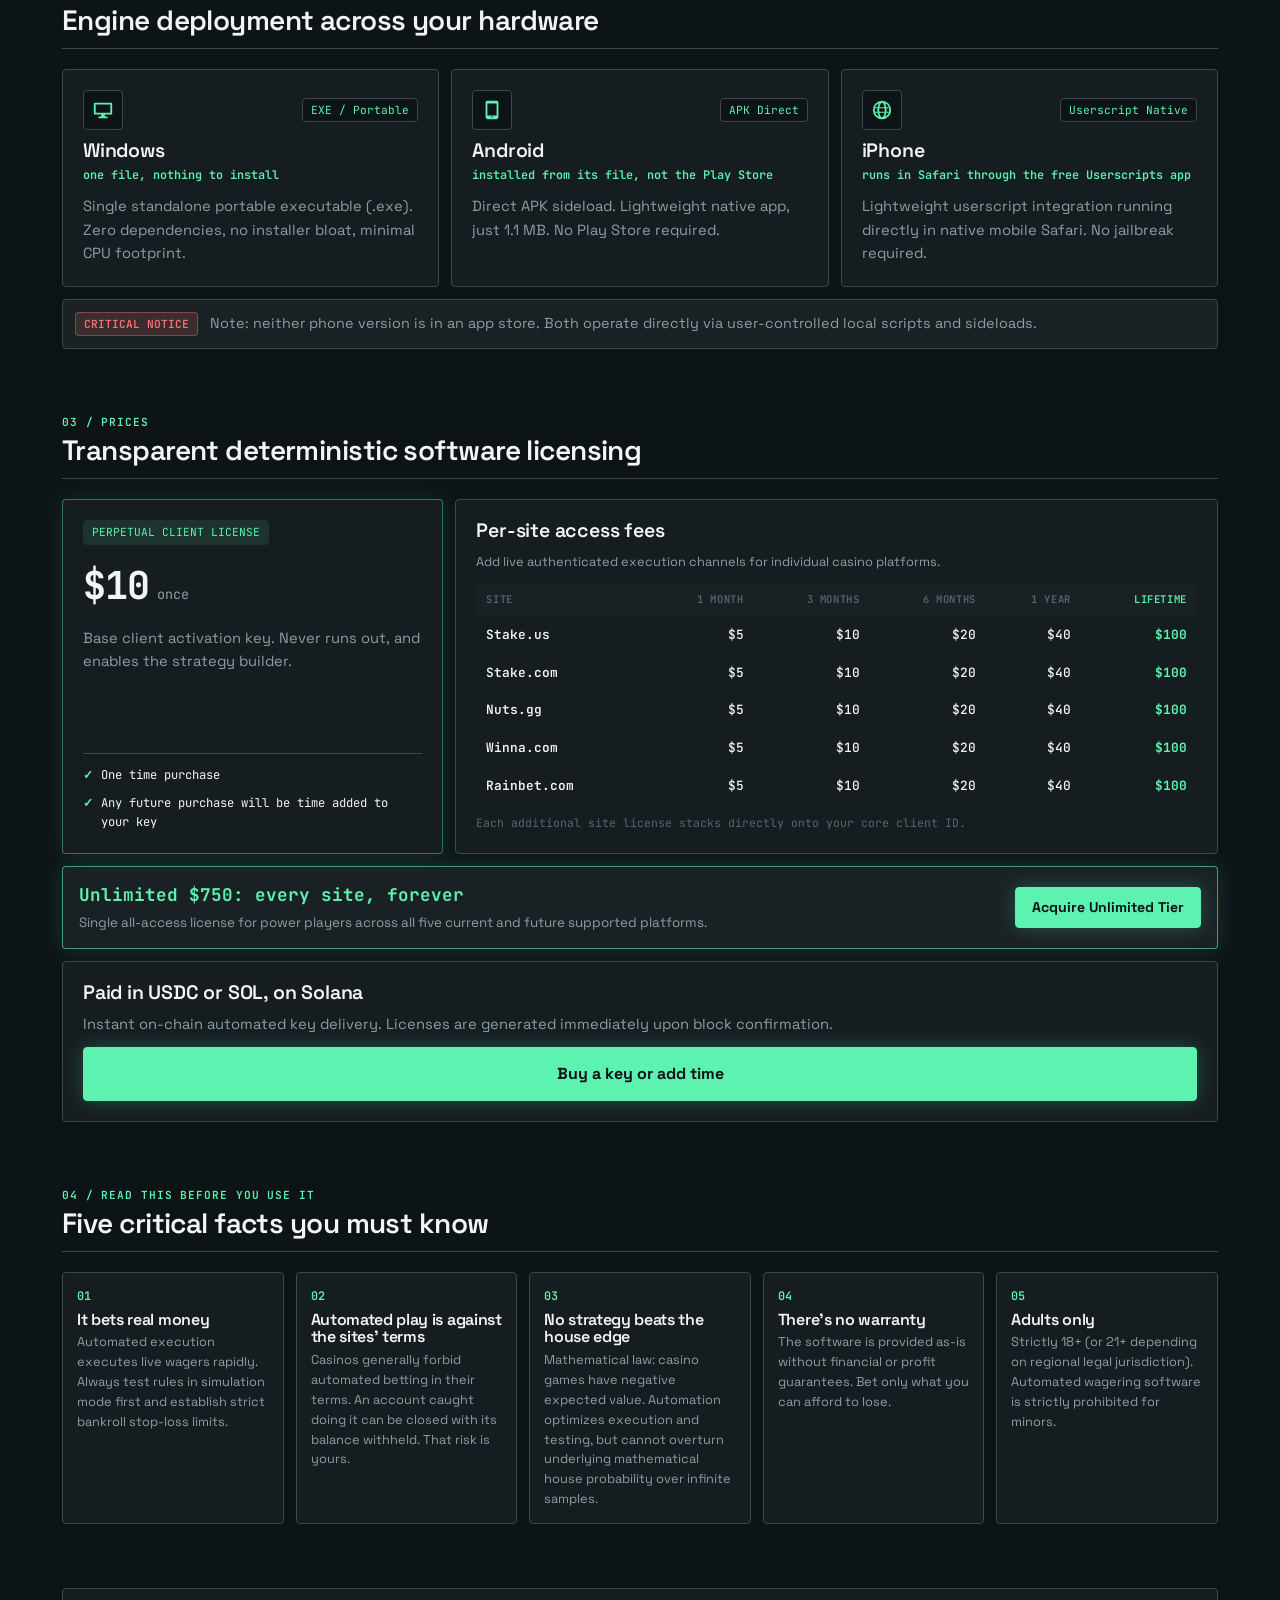
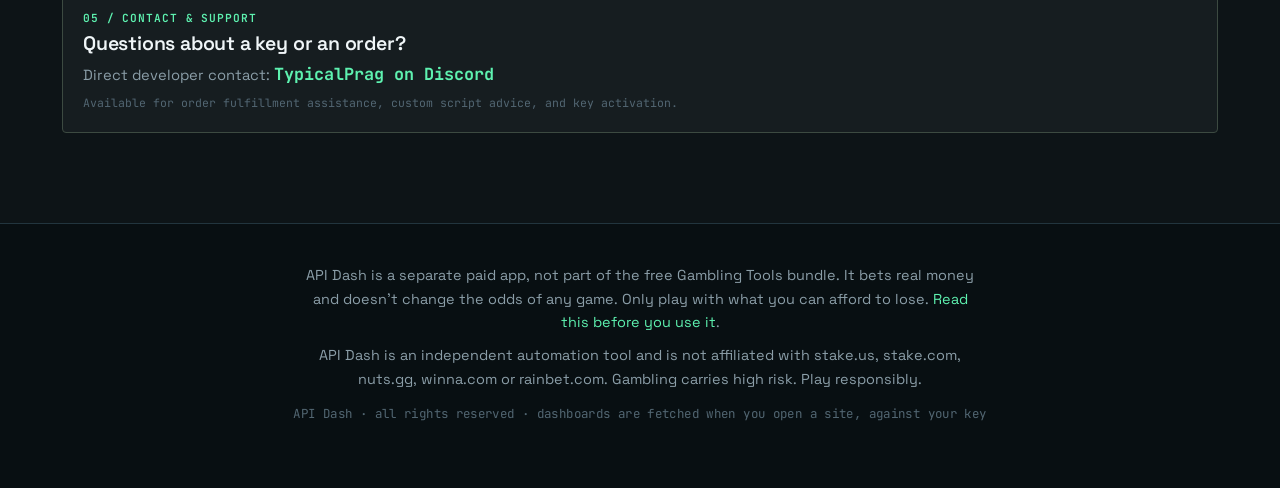
==== commit c4200c8e: "API Dash pages: redesign in the terminal style Co-Authored-By: Claude Opus 5.5 <noreply@anthropic.co" ====
--- a/api-dash/index.html
+++ b/api-dash/index.html
@@ -8,6 +8,7 @@
   <link rel="icon" href="logo.png" />
   <link rel="preconnect" href="https://fonts.googleapis.com" />
   <link rel="preconnect" href="https://fonts.gstatic.com" crossorigin />
+  <link rel="stylesheet" href="https://fonts.googleapis.com/css2?family=JetBrains+Mono:wght@400;500;600;700&amp;family=Space+Grotesk:wght@400;500;600;700&amp;display=swap" />
   <link rel="stylesheet" href="../assets/style.css" />
   <link rel="stylesheet" href="../assets/api-dash.css" />
   <script>document.documentElement.classList.add("js");</script>
@@ -36,6 +37,7 @@
         <a href="android.html" data-nav="android">Android</a>
         <a href="iphone.html" data-nav="iphone">iPhone</a>
         <a href="index.html#prices" class="adwide">Prices</a>
+        <a href="index.html#read" class="adwide">Disclaimers</a>
         <a class="btn primary" href="https://apidash-licences.apidash.workers.dev/buy">Buy a key</a>
       </nav>
     </div>
@@ -44,176 +46,228 @@
   <main class="container" id="main">
     <span id="top"></span>
 
-    <section class="hero" data-reveal>
-      <span class="eyebrow">For stake.us, stake.com, nuts.gg, winna.com and rainbet.com</span>
-      <h1>Your strategy on every game. <span class="hl">Not just dice.</span></h1>
-      <p class="lead">
-        Stake's own auto-bet only lets you set conditions on dice. API Dash runs your strategy on every game,
-        keno, tower and snakes included, with live statistics and bets far faster than you could click. Try
-        your strats in simulation first, then run them live.
-      </p>
-
-      <div class="quickdl">
-        <a class="btn primary big" href="#devices">
-          <svg viewBox="0 0 24 24" fill="currentColor" aria-hidden="true"><path d="M12 3v10.6l3.3-3.3 1.4 1.4L12 17.4l-4.7-4.7 1.4-1.4 3.3 3.3V3h2ZM5 19h14v2H5z"/></svg>
-          <span class="bt"><b>Choose your device</b><small>Windows · Android · iPhone</small></span>
+    <section class="sx-hero">
+      <div class="sx-glow" aria-hidden="true"></div>
+      <div class="sx-copy">
+        <span class="sx-pill"><span class="sx-dot" aria-hidden="true"></span>For stake.us, stake.com, nuts.gg, winna.com and rainbet.com</span>
+        <h1>Your strategy on every game. <span class="hl">Not just dice.</span></h1>
+        <p class="lead">API Dash runs your strategy on every game, keno, tower and snakes included, with live statistics and bets far faster than you could click. Try
+          your strats in simulation first, then run them live.</p>
+        <div class="sx-actions">
+          <a class="sx-cta primary" href="#devices">
+            <span class="sx-cta-row"><b>Choose your device</b><span class="sx-arrow" aria-hidden="true">→</span></span>
+            <small>Windows · Android · iPhone</small>
+          </a>
+          <a class="sx-cta" href="#prices">
+            <span class="sx-cta-row"><b>See prices</b><span class="sx-arrow" aria-hidden="true">→</span></span>
+          </a>
+        </div>
+        <div class="sx-sites" aria-label="Supported sites">
+          <span class="sx-eyebrow dim">Supported:</span>
+          <span class="slogo stake" title="stake.us"><img class="lg us" src="logos/logo_us.png" alt="Stake.us" height="28" loading="lazy"><em>stake.us</em></span>
+          <span class="slogo stake" title="stake.com"><img class="lg" src="logos/logo_com.png" alt="Stake" height="28" loading="lazy"><em>stake.com</em></span>
+          <span class="slogo nuts" title="nuts.gg"><img class="lg" src="logos/logo_nuts.png" alt="Nuts" height="28" loading="lazy"><em>nuts.gg</em></span>
+          <span class="slogo winna" title="winna.com"><img class="lg" src="logos/logo_winna.png" alt="Winna" height="28" loading="lazy"><em>winna.com</em></span>
+          <span class="slogo rainbet" title="rainbet.com"><img class="lg" src="logos/logo_rainbet.png" alt="Rainbet" height="28" loading="lazy"><em>rainbet.com</em></span>
+        </div>
+      </div>
+
+      <div class="sx-term" aria-label="Example of a run in the dashboard">
+        <div class="sx-term-bar">
+          <span class="sx-lights" aria-hidden="true"><i></i><i></i><i></i></span>
+          <span class="sx-cmd">api-dash-exec --live-engine --target=stake.us</span>
+          <span class="sx-status"><span class="sx-dot ping" aria-hidden="true"></span>ENGINE ACTIVE (SIMULATION / LIVE READY)</span>
+          <span class="sx-pid">PID 41902</span>
+        </div>
+        <div class="sx-metrics">
+          <div><span class="sx-eyebrow">Active balance</span><b>$14,892.40</b><small class="up">+12.4%</small></div>
+          <div><span class="sx-eyebrow">Hit rate observed</span><b class="mint">38.2%</b><small>/ 38.0% exp</small></div>
+          <div><span class="sx-eyebrow">Executions</span><b>18,421</b><small>0 err</small></div>
+          <div><span class="sx-eyebrow">Stop at profit</span><b>+$2,000</b><small>armed</small></div>
+          <div><span class="sx-eyebrow">Mode select</span><span class="sx-seg"><span>Sim</span><span class="on">Live</span></span></div>
+          <div><span class="sx-run"><span class="sx-dot ping dark" aria-hidden="true"></span>RUNNING</span></div>
+        </div>
+        <div class="sx-graph">
+          <div class="sx-graph-head">
+            <span><span class="sx-eyebrow">Cumulative PnL trajectory</span> <span class="mint">+$1,643.10 USDC</span></span>
+            <span class="sx-eyebrow dim">Sample: last 400 rounds</span>
+          </div>
+          <svg viewBox="0 0 1000 160" preserveAspectRatio="none" aria-hidden="true">
+            <defs><linearGradient id="sxGlow" x1="0" x2="0" y1="0" y2="1"><stop offset="0%" stop-color="#5ef2b0" stop-opacity="0.3"/><stop offset="100%" stop-color="#5ef2b0" stop-opacity="0"/></linearGradient></defs>
+            <line x1="0" x2="1000" y1="40" y2="40" stroke="#1e2e36" stroke-dasharray="4 4"/>
+            <line x1="0" x2="1000" y1="80" y2="80" stroke="#1e2e36" stroke-dasharray="4 4"/>
+            <line x1="0" x2="1000" y1="120" y2="120" stroke="#1e2e36" stroke-dasharray="4 4"/>
+            <path d="M 0,140 L 60,132 L 120,110 L 180,126 L 240,120 L 300,98 L 360,85 L 420,104 L 480,95 L 540,74 L 600,60 L 660,82 L 720,70 L 780,52 L 840,35 L 900,44 L 1000,20 L 1000,160 L 0,160 Z" fill="url(#sxGlow)"/>
+            <path d="M 0,140 L 60,132 L 120,110 L 180,126 L 240,120 L 300,98 L 360,85 L 420,104 L 480,95 L 540,74 L 600,60 L 660,82 L 720,70 L 780,52 L 840,35 L 900,44 L 1000,20" fill="none" stroke="#5ef2b0" stroke-width="2" stroke-linejoin="round" vector-effect="non-scaling-stroke"/>
+          </svg>
+        </div>
+        <div class="sx-log">
+          <table>
+            <thead><tr><th>Timestamp</th><th>Game</th><th class="r">Multiplier</th><th class="r">Wager</th><th class="r">Profit</th><th class="c">Status</th></tr></thead>
+            <tbody id="sxStream">
+              <tr><td>14:02:18.421</td><td>Limbo 2.5x</td><td class="r mint">3.84x</td><td class="r">$25.00</td><td class="r mint">+$37.50</td><td class="c"><span class="sx-tag win">WIN</span></td></tr>
+              <tr><td>14:02:18.379</td><td>Keno 8-tile</td><td class="r dim">0.00x</td><td class="r">$12.50</td><td class="r dim">-$12.50</td><td class="c"><span class="sx-tag">LOSS</span></td></tr>
+              <tr><td>14:02:18.337</td><td>Tower (Hard)</td><td class="r mint">4.12x</td><td class="r">$10.00</td><td class="r mint">+$31.20</td><td class="c"><span class="sx-tag win">WIN</span></td></tr>
+              <tr><td>14:02:18.295</td><td>Snakes Custom</td><td class="r mint">1.98x</td><td class="r">$50.00</td><td class="r mint">+$49.00</td><td class="c"><span class="sx-tag win">WIN</span></td></tr>
+            </tbody>
+          </table>
+        </div>
+      </div>
+    </section>
+
+    <section class="section sx-sec" id="what">
+      <div class="sx-head"><span class="sx-eyebrow mint">01 / What it does</span><h2>Institutional automation beyond dice</h2></div>
+      <div class="sx-grid three">
+        <div class="sx-card">
+          <span class="sx-ico" aria-hidden="true"><svg viewBox="0 0 24 24"><path d="M5 3h4v4H7v4h4v2H7v4h2v4H5v-4h0V7H5V3Zm10 6h4v4h-4V9Zm0 8h4v4h-4v-4Z"/></svg></span>
+          <h3>Strategies on every game</h3>
+          <p>Full conditional logic unlocked for Keno, Tower, Mines, Limbo, Dice, Snakes, and more. Condition triggers on
+            win streaks, loss streaks, target balance, and dynamic payouts.</p>
+          <div class="sx-foot chips"><span>Keno</span><span>Tower</span><span>Mines</span><span>Limbo</span><span>Snakes</span></div>
+        </div>
+        <div class="sx-card">
+          <span class="sx-ico" aria-hidden="true"><svg viewBox="0 0 24 24"><path d="M3 20h18v2H3v-2Zm2-3 4-6 4 3 5-8 2 1.2-6.4 10L9.4 14 6.7 18 5 17Z"/></svg></span>
+          <h3>Live statistics</h3>
+          <p>Real-time EV calculations, theoretical vs observed win rates, standard deviation bands, drawdown tracking,
+            and instant profit graphs to audit strategy efficiency without lag.</p>
+          <div class="sx-foot"><span>Observed vs theoretical EV</span><span class="mint">0.00% Drift</span></div>
+        </div>
+        <div class="sx-card">
+          <span class="sx-ico" aria-hidden="true"><svg viewBox="0 0 24 24"><path d="M13 2 4 14h7l-1 8 9-12h-7l1-8Z"/></svg></span>
+          <h3>Fast betting</h3>
+          <p>Direct WebSocket and authenticated API dispatch executing bets far faster than browser mouse clicks. Zero
+            animation overhead or UI stalling.</p>
+        </div>
+      </div>
+    </section>
+
+    <section class="section sx-sec" id="devices">
+      <div class="sx-head"><span class="sx-eyebrow mint">02 / Devices</span><h2>Engine deployment across your hardware</h2></div>
+      <div class="sx-grid three">
+        <a class="sx-card link" href="windows.html">
+          <span class="sx-row"><span class="sx-ico" aria-hidden="true"><svg viewBox="0 0 24 24"><path d="M3 4h18a1 1 0 0 1 1 1v11a1 1 0 0 1-1 1h-7v2h3v2H7v-2h3v-2H3a1 1 0 0 1-1-1V5a1 1 0 0 1 1-1Zm1 2v9h16V6H4Z"/></svg></span><span class="sx-badge">EXE / Portable</span></span>
+          <h3>Windows</h3>
+          <span class="sx-sub">one file, nothing to install</span>
+          <p>Single standalone portable executable (.exe). Zero dependencies, no installer bloat, minimal CPU footprint.</p>
         </a>
-        <a class="btn big" href="#prices">
-          <span class="bt"><b>See prices</b><small>$10 key · then from $5 a month per site</small></span>
+        <a class="sx-card link" href="android.html">
+          <span class="sx-row"><span class="sx-ico" aria-hidden="true"><svg viewBox="0 0 24 24"><path d="M7 2h10a2 2 0 0 1 2 2v16a2 2 0 0 1-2 2H7a2 2 0 0 1-2-2V4a2 2 0 0 1 2-2Zm0 3v13h10V5H7Zm4 14v1h2v-1h-2Z"/></svg></span><span class="sx-badge">APK Direct</span></span>
+          <h3>Android</h3>
+          <span class="sx-sub">installed from its file, not the Play Store</span>
+          <p>Direct APK sideload. Lightweight native app, just 1.1 MB. No Play Store required.</p>
         </a>
-      </div>
-
-      <div class="sites slogos" aria-label="Supported sites">
-        <span class="slogo stake" title="stake.us"><img class="lg us" src="logos/logo_us.png" alt="Stake.us" height="28" loading="lazy"><em>stake.us</em></span>
-        <span class="slogo stake" title="stake.com"><img class="lg" src="logos/logo_com.png" alt="Stake" height="28" loading="lazy"><em>stake.com</em></span>
-        <span class="slogo nuts" title="nuts.gg"><img class="lg" src="logos/logo_nuts.png" alt="Nuts" height="28" loading="lazy"><em>nuts.gg</em></span>
-        <span class="slogo winna" title="winna.com"><img class="lg" src="logos/logo_winna.png" alt="Winna" height="28" loading="lazy"><em>winna.com</em></span>
-        <span class="slogo rainbet" title="rainbet.com"><img class="lg" src="logos/logo_rainbet.png" alt="Rainbet" height="28" loading="lazy"><em>rainbet.com</em></span>
-      </div>
-    </section>
-
-    <div class="panel-intro adapart" data-reveal>
-      <span aria-hidden="true">🔑</span>
-      <div><b>API Dash is sold separately.</b> It isn't part of the free Gambling Tools bundle. It's its own
-        app with its own dashboards, and it needs a licence key. The userscripts on the rest of this site stay
-        free and don't need it.</div>
-    </div>
-
-    <section class="section" id="what">
-      <span class="eyebrow">01 / What it does</span>
-      <h2>What it does</h2>
-      <div class="adgrid three">
-        <div class="adcard">
-          <span class="adlabel">Strategies on every game</span>
-          <p class="adp">Build a strategy the way you would on dice: a base bet, then rules for what happens
-            after a win or a loss. Then run it on keno, tower, snakes or any other game in API Dash. Each game
-            keeps its own strategy, so switching games never mixes them up.</p>
-        </div>
-        <div class="adcard">
-          <span class="adlabel">Live statistics</span>
-          <p class="adp">See how a run is going while it runs. Your hit rate and average win sit next to what the
-            odds say they should be, so you know whether you're running hot or cold. A balance graph and a full
-            bet log update with every bet.</p>
-        </div>
-        <div class="adcard">
-          <span class="adlabel">Fast betting</span>
-          <p class="adp">No clicking. Bets go out back to back, far faster than you could place them by hand,
-            and the run stops as soon as it hits one of your limits: a loss, a profit or a target balance.</p>
-        </div>
-      </div>
-    </section>
-
-    <section class="section" id="devices">
-      <span class="eyebrow">02 / Devices</span>
-      <h2>Get it for your device</h2>
-      <p class="section-sub">Apple and Google only accept real-money gambling apps from licensed casinos, so
-        neither phone version is in an app store. All three versions run the same dashboards and take the same
-        kind of key.</p>
-
-      <div class="picker adpicker">
-        <a class="pick" href="windows.html">
-          <span class="pi"><svg viewBox="0 0 24 24" aria-hidden="true"><path d="M3 4h18a1 1 0 0 1 1 1v11a1 1 0 0 1-1 1h-7v2h3v2H7v-2h3v-2H3a1 1 0 0 1-1-1V5a1 1 0 0 1 1-1Zm1 2v9h16V6H4Z"/></svg></span>
-          <h3>Windows</h3>
-          <p class="sub">ApiDash.exe · 135 MB · Windows 10 or 11</p>
-          <p class="pdesc">One file. Nothing to install.</p>
-          <span class="go">Windows download <span class="arrow" aria-hidden="true">→</span></span>
+        <a class="sx-card link" href="iphone.html">
+          <span class="sx-row"><span class="sx-ico" aria-hidden="true"><svg viewBox="0 0 24 24"><path d="M12 2a10 10 0 1 1 0 20 10 10 0 0 1 0-20Zm0 2c-.9 0-2.2 1.7-2.8 5h5.6C14.2 5.7 12.9 4 12 4ZM8.7 4.7A8 8 0 0 0 4.3 9h3c.3-1.7.8-3.1 1.4-4.3Zm6.6 0c.6 1.2 1.1 2.6 1.4 4.3h3a8 8 0 0 0-4.4-4.3ZM4 12c0 .7.1 1.4.3 2h2.8a20 20 0 0 1 0-4H4.3c-.2.6-.3 1.3-.3 2Zm5.1-2a18 18 0 0 0 0 4h5.8a18 18 0 0 0 0-4H9.1Zm7.8 0a20 20 0 0 1 0 4h2.8a8 8 0 0 0 0-4h-2.8ZM4.3 15a8 8 0 0 0 4.4 4.3c-.6-1.2-1.1-2.6-1.4-4.3h-3Zm4.9 0c.6 3.3 1.9 5 2.8 5s2.2-1.7 2.8-5H9.2Zm7.5 0c-.3 1.7-.8 3.1-1.4 4.3a8 8 0 0 0 4.4-4.3h-3Z"/></svg></span><span class="sx-badge">Userscript Native</span></span>
+          <h3>iPhone</h3>
+          <span class="sx-sub">runs in Safari through the free Userscripts app</span>
+          <p>Lightweight userscript integration running directly in native mobile Safari. No jailbreak required.</p>
         </a>
-        <a class="pick" href="android.html">
-          <span class="pi"><svg viewBox="0 0 24 24" aria-hidden="true"><path d="M6 9h12v8a1 1 0 0 1-1 1h-1v3h-2v-3h-4v3H8v-3H7a1 1 0 0 1-1-1V9Zm-3 .5A1.5 1.5 0 0 1 4.5 11v4a1.5 1.5 0 0 1-3 0v-4A1.5 1.5 0 0 1 3 9.5Zm18 0a1.5 1.5 0 0 1 1.5 1.5v4a1.5 1.5 0 0 1-3 0v-4A1.5 1.5 0 0 1 21 9.5ZM7.2 8a5 5 0 0 1 9.6 0H7.2Zm1.8-3.2.8 1.4-.7.4-.8-1.4.7-.4Zm6 0 .7.4-.8 1.4-.7-.4.8-1.4Z"/></svg></span>
-          <h3>Android</h3>
-          <p class="sub">ApiDash.apk · 1.1 MB · Android 8.0 or newer</p>
-          <p class="pdesc">Installed from its file, not the Play Store.</p>
-          <span class="go">Android download <span class="arrow" aria-hidden="true">→</span></span>
-        </a>
-        <a class="pick" href="iphone.html">
-          <span class="pi"><svg viewBox="0 0 24 24" aria-hidden="true"><path d="M16.4 12.9c0-2.3 1.9-3.4 2-3.5-1.1-1.6-2.8-1.8-3.4-1.8-1.4-.1-2.8.8-3.5.8-.7 0-1.8-.8-3-.8-1.5 0-2.9.9-3.7 2.3-1.6 2.7-.4 6.8 1.1 9 .8 1.1 1.6 2.3 2.8 2.3 1.1 0 1.6-.7 2.9-.7 1.3 0 1.7.7 2.9.7 1.2 0 2-1.1 2.7-2.2.9-1.2 1.2-2.5 1.2-2.5s-2.3-.9-2.3-3.6ZM14.3 6c.6-.8 1.1-1.9.9-3-1 .1-2.1.7-2.8 1.5-.6.7-1.1 1.8-1 2.9 1.1.1 2.2-.6 2.9-1.4Z"/></svg></span>
-          <h3>iPhone</h3>
-          <p class="sub">apidash-loader.user.js · iOS 15.1 or newer</p>
-          <p class="pdesc">A small file that runs in Safari, through the free Userscripts app.</p>
-          <span class="go">iPhone setup <span class="arrow" aria-hidden="true">→</span></span>
-        </a>
-      </div>
-    </section>
-
-    <section class="section" id="prices">
-      <span class="eyebrow">03 / Prices</span>
-      <h2>Prices</h2>
-      <p class="section-sub">Buy a key once, with time on at least one site. After that, add time to each site you play, when you want to play it.</p>
-
-      <div class="adgrid keytime">
-        <div class="adcard">
-          <span class="adlabel">The key</span>
-          <div class="bigprice"><span>$10</span> once</div>
-          <ul class="adlist">
-            <li>Never runs out.</li>
-            <li>Bought together with a plan for at least one site, or Unlimited.</li>
-            <li>Works on one device, a computer or a phone. Using both needs a key for each.</li>
-            <li>Moving it to a new device is free, and you can do it yourself from the store page once a week.</li>
+      </div>
+      <div class="sx-notice">
+        <span class="sx-flag">CRITICAL NOTICE</span>
+        <p>Note: neither phone version is in an app store. Both operate directly via user-controlled local scripts and
+          sideloads.</p>
+      </div>
+    </section>
+
+    <section class="section sx-sec" id="prices">
+      <div class="sx-head"><span class="sx-eyebrow mint">03 / Prices</span><h2>Transparent deterministic software licensing</h2></div>
+      <div class="sx-grid keyrow">
+        <div class="sx-card key">
+          <span class="sx-badge solid">PERPETUAL CLIENT LICENSE</span>
+          <div class="sx-price"><b>$10</b><span>once</span></div>
+          <p>Base client activation key. Never runs out, and enables the strategy builder.</p>
+          <ul class="sx-checks">
+            <li>One time purchase</li>
+            <li>Any future purchase will be time added to your key</li>
           </ul>
         </div>
-        <div class="adcard">
-          <span class="adlabel">Time, per site</span>
-          <div class="ptable-wrap"><table class="ptable"><thead><tr><th scope="col">Plan</th><th scope="col">1 month<small>30 days</small></th><th scope="col">3 months<small>90 days</small></th><th scope="col">6 months<small>180 days</small></th><th scope="col">1 year<small>365 days</small></th><th scope="col">Lifetime<small>never runs out</small></th></tr></thead><tbody><tr class="cost"><th scope="row">Price</th><td>$5</td><td>$10</td><td>$20</td><td>$40</td><td>$100</td></tr></tbody></table></div>
-          <p class="adp">Each plan is for one site. Time you buy is added on top of what the site has left, so you
-            can top up whenever you like. Lifetime never runs out.</p>
-          <p class="adp dim">Unlimited, $750: every site never runs out, including every dashboard added later.</p>
-        </div>
-      </div>
-
-      <div class="adgrid keytime">
-        <div class="adcard clocks">
-          <div class="clocks-head"><span class="adlabel">Your time, per site</span><span class="dim">Example</span></div>
-          <div class="clock stake"><span>stake.us</span><span class="t">29 days 23 hours remaining</span></div>
-          <div class="clock stake"><span>stake.com</span><span class="t">23 hours 12 minutes remaining</span></div>
-          <div class="clock nuts"><span>nuts.gg</span><span class="none">no time yet</span></div>
-          <div class="clock winna"><span>winna.com</span><span class="none">no time yet</span></div>
-          <div class="clock rainbet"><span>rainbet.com</span><span class="none">no time yet</span></div>
-          <p class="adp dim">Days and hours left, then hours and minutes on the last day, then minutes and seconds
-            in the last hour. Each site counts down on its own, whether you play or not.</p>
-        </div>
-        <div class="adcard paybox">
-          <span class="adlabel">Paid in USDC or SOL, on Solana</span>
-          <p class="adp">Scan the order's code with a wallet app such as Phantom, Solflare or Backpack, or copy
-            the address and the exact amount into any Solana wallet. Your key or your time arrives as soon as
-            the payment confirms, usually within seconds. Every app shows each site's time left and has an
-            Add time button.</p>
-          <p class="adp dim">An order holds its price for 15 minutes. USDC pays the dollar price exactly, and SOL
-            is worked out from SOL's price when you order. Pay inside the 15 minutes and the order page gives
-            you a receipt you can save as a PDF.</p>
-          <a class="btn primary" href="https://apidash-licences.apidash.workers.dev/buy">Buy a key or add time</a>
+        <div class="sx-card">
+          <h3>Per-site access fees</h3>
+          <p class="sx-small">Add live authenticated execution channels for individual casino platforms.</p>
+          <div class="ptable-wrap"><table class="ptable"><thead><tr><th scope="col">Site</th><th scope="col">1 month</th><th scope="col">3 months</th><th scope="col">6 months</th><th scope="col">1 year</th><th scope="col">Lifetime</th></tr></thead><tbody><tr class="cost"><th scope="row">Stake.us</th><td>$5</td><td>$10</td><td>$20</td><td>$40</td><td>$100</td></tr><tr class="cost"><th scope="row">Stake.com</th><td>$5</td><td>$10</td><td>$20</td><td>$40</td><td>$100</td></tr><tr class="cost"><th scope="row">Nuts.gg</th><td>$5</td><td>$10</td><td>$20</td><td>$40</td><td>$100</td></tr><tr class="cost"><th scope="row">Winna.com</th><td>$5</td><td>$10</td><td>$20</td><td>$40</td><td>$100</td></tr><tr class="cost"><th scope="row">Rainbet.com</th><td>$5</td><td>$10</td><td>$20</td><td>$40</td><td>$100</td></tr></tbody></table></div>
+          <span class="sx-fine">Each additional site license stacks directly onto your core client ID.</span>
+        </div>
+      </div>
+
+      <div class="sx-banner">
+        <div>
+          <b>Unlimited $750: every site, forever</b>
+          <p>Single all-access license for power players across all five current and future supported platforms.</p>
+        </div>
+        <a class="btn primary" href="https://apidash-licences.apidash.workers.dev/buy">Acquire Unlimited Tier</a>
+      </div>
+
+      <div class="sx-grid one">
+        <div class="sx-card pay">
+          <h3>Paid in USDC or SOL, on Solana</h3>
+          <p>Instant on-chain automated key delivery. Licenses are generated immediately upon block confirmation.</p>
+          <a class="btn primary wide" href="https://apidash-licences.apidash.workers.dev/buy">Buy a key or add time</a>
           
         </div>
       </div>
     </section>
 
-    <section class="section" id="read">
-      <div class="risk">
-        <span class="eyebrow">04 / Read this first</span>
-        <h2>Read this before you use it</h2>
-        <div class="adfacts">
-          <div><b>It bets real money.</b> Sweeps Coins are redeemable and every stake.com currency can be
-            withdrawn. Simulated mode is the only way to run it without staking anything.</div>
-          <div><b>Automated play is against Stake's terms.</b> It breaks clause 8.2(c) of the stake.us terms, and
-            an account caught doing it can be closed with its balance withheld. That risk is yours.</div>
-          <div><b>No strategy beats the house edge.</b> Betting faster only loses faster. API Dash changes how
-            quickly and precisely you act. It never changes the odds.</div>
-          <div><b>There's no warranty.</b> The sites can change their APIs at any time. The app stops when it sees
-            something it doesn't understand, but nothing is guaranteed.</div>
-          <div><b>Adults only.</b> At whatever age your country or state sets, and only with money you can
-            afford to lose.</div>
-        </div>
-      </div>
-      <div class="adcard contact">
-        <span class="adlabel">Questions about a key or an order</span>
-        <span class="who">TypicalPrag on Discord</span>
-      </div>
-    </section>
+    <section class="section sx-sec" id="read">
+      <div class="sx-head"><span class="sx-eyebrow mint">04 / Read this before you use it</span><h2>Five critical facts you must know</h2></div>
+      <div class="sx-facts">
+        <div><span class="n">01</span><h3>It bets real money</h3>
+          <p>Automated execution executes live wagers rapidly. Always test rules in simulation mode first and establish
+            strict bankroll stop-loss limits.</p></div>
+        <div><span class="n">02</span><h3>Automated play is against the sites' terms</h3>
+          <p>Casinos generally forbid automated betting in their terms. An account caught doing it can be closed with
+            its balance withheld. That risk is yours.</p></div>
+        <div><span class="n">03</span><h3>No strategy beats the house edge</h3>
+          <p>Mathematical law: casino games have negative expected value. Automation optimizes execution and testing,
+            but cannot overturn underlying mathematical house probability over infinite samples.</p></div>
+        <div><span class="n">04</span><h3>There's no warranty</h3>
+          <p>The software is provided as-is without financial or profit guarantees. Bet only what you can afford to
+            lose.</p></div>
+        <div><span class="n">05</span><h3>Adults only</h3>
+          <p>Strictly 18+ (or 21+ depending on regional legal jurisdiction). Automated wagering software is strictly
+            prohibited for minors.</p></div>
+      </div>
+    </section>
+
+    <section class="section sx-sec">
+      <div class="sx-card contact">
+        <span class="sx-eyebrow mint">05 / Contact &amp; support</span>
+        <h3>Questions about a key or an order?</h3>
+        <p>Direct developer contact: <span class="who">TypicalPrag on Discord</span></p>
+        <span class="sx-fine">Available for order fulfillment assistance, custom script advice, and key activation.</span>
+      </div>
+    </section>
+
+    <script>
+      (function () {
+        var body = document.getElementById("sxStream");
+        if (!body || (window.matchMedia && matchMedia("(prefers-reduced-motion: reduce)").matches)) return;
+        var games = ["Limbo 2.0x", "Keno 8-tile", "Tower (Hard)", "Snakes Custom", "Mines 3-bomb", "Dice 50%"];
+        setInterval(function () {
+          var win = Math.random() > 0.48;
+          var wager = Math.random() * 20 + 5;
+          var mult = win ? Math.random() * 4 + 1.2 : 0;
+          var profit = wager * (mult - 1);
+          var d = new Date();
+          var ts = d.toTimeString().split(" ")[0] + "." + String(d.getMilliseconds()).padStart(3, "0");
+          var tr = document.createElement("tr");
+          tr.innerHTML = "<td>" + ts + "</td><td>" + games[Math.floor(Math.random() * games.length)] + "</td>" +
+            '<td class="r ' + (win ? "mint" : "dim") + '">' + mult.toFixed(2) + "x</td>" +
+            '<td class="r">$' + wager.toFixed(2) + "</td>" +
+            '<td class="r ' + (win ? "mint" : "dim") + '">' + (win ? "+$" : "-$") + Math.abs(profit).toFixed(2) + "</td>" +
+            '<td class="c"><span class="sx-tag' + (win ? " win" : "") + '">' + (win ? "WIN" : "LOSS") + "</span></td>";
+          body.insertBefore(tr, body.firstChild);
+          while (body.children.length > 5) body.removeChild(body.lastChild);
+        }, 3200);
+      })();
+    </script>
 
   </main>
 
   <footer class="site">
     <div class="container">
       <p class="rg">API Dash is a separate paid app, not part of the free Gambling Tools bundle. It bets real money and doesn't change the odds of any game. Only play with what you can afford to lose. <a href="index.html#read">Read this before you use it</a>.</p>
+      <p class="rg">API Dash is an independent automation tool and is not affiliated with stake.us, stake.com, nuts.gg, winna.com or rainbet.com. Gambling carries high risk. Play responsibly.</p>
       <p class="cr">API Dash · all rights reserved · dashboards are fetched when you open a site, against your key</p>
     </div>
   </footer>
--- a/assets/api-dash.css
+++ b/assets/api-dash.css
@@ -1,4 +1,48 @@
-.adbar { border-bottom: 1px solid var(--border); background: rgba(16, 23, 26, 0.55); }
+:root {
+  --bg: #0d1417;
+  --bg-soft: #080f12;
+  --card: #161d20;
+  --card-hover: #1a2124;
+  --border: #22353e;
+  --border-strong: #3c4a41;
+  --text: #f0f6f8;
+  --text-dim: #8b9ea8;
+  --text-faint: #526672;
+  --accent: #5ef2b0;
+  --accent-strong: #47df9f;
+  --accent-soft: rgba(94, 242, 176, 0.1);
+  --mint: #5ef2b0;
+  --mint-line: rgba(94, 242, 176, 0.45);
+  --danger: #f87171;
+  --radius: 6px;
+  --radius-sm: 4px;
+  --maxw: 1200px;
+  --font-display: "Space Grotesk", -apple-system, "Segoe UI", Roboto, sans-serif;
+  --font-mono: "JetBrains Mono", "Cascadia Code", Consolas, monospace;
+}
+body {
+  background: radial-gradient(900px 420px at 50% -160px, rgba(94, 242, 176, 0.09), transparent 70%), var(--bg);
+  font-family: var(--font-display);
+}
+h1, h2, h3, h4 { font-family: var(--font-display); }
+code { font-family: var(--font-mono); background: var(--bg-soft); border-color: var(--border); border-radius: 3px; color: #d5ffe4; }
+header.site { background: rgba(13, 20, 23, 0.9); border-bottom-color: var(--border); }
+.eyebrow, .dl .dl-label { font-family: var(--font-mono); letter-spacing: 0.08em; }
+.adhead .eyebrow, .section > .eyebrow { display: inline-block; color: var(--mint); font-size: 0.74rem; font-weight: 600; text-transform: uppercase; margin-bottom: 6px; }
+.btn { border-radius: 4px; font-family: var(--font-display); }
+.btn.primary { background: var(--mint); border-color: var(--mint); color: #0d1417; box-shadow: 0 0 20px rgba(94, 242, 176, 0.25); }
+.btn.primary:hover { background: var(--accent-strong); color: #0d1417; box-shadow: 0 0 28px rgba(94, 242, 176, 0.4); }
+.btn.wide { width: 100%; justify-content: center; }
+.dl { background: var(--card); border-color: rgba(94, 242, 176, 0.4); box-shadow: 0 0 24px rgba(94, 242, 176, 0.08); }
+.steps > li { background: var(--card); border-radius: var(--radius); }
+.steps > li::before { border-radius: 4px; background: var(--mint); color: #0d1417; font-family: var(--font-mono); box-shadow: none; }
+.steps em { color: var(--mint); }
+.note { border-radius: var(--radius-sm); }
+.shot { border-radius: var(--radius); }
+footer.site { border-top-color: var(--border); background: var(--bg-soft); }
+footer.site .cr { font-family: var(--font-mono); font-size: 0.78rem; }
+
+.adbar { border-bottom: 1px solid var(--border); background: rgba(13, 20, 23, 0.85); }
 .adbar .container { display: flex; align-items: center; gap: 10px 18px; flex-wrap: wrap; min-height: 58px; padding-top: 8px; padding-bottom: 8px; }
 .adbrand { display: flex; align-items: center; gap: 10px; color: var(--text); }
 .adbrand:hover { color: var(--text); }
@@ -137,3 +181,160 @@
   .slogo img.lg.us { height: 30px; }
   .slogo.nuts img.lg { height: 40px; }
 }
+
+.mint { color: var(--mint); }
+.dim { color: var(--text-faint); }
+.sx-eyebrow { font-family: var(--font-mono); font-size: 0.7rem; font-weight: 600; letter-spacing: 0.08em; text-transform: uppercase; color: var(--text-faint); }
+.sx-eyebrow.mint { color: var(--mint); }
+.sx-dot { display: inline-block; width: 6px; height: 6px; border-radius: 50%; background: var(--mint); flex-shrink: 0; }
+.sx-dot.ping { animation: sxPulse 1.6s ease-in-out infinite; }
+.sx-dot.dark { background: #0d1417; }
+@keyframes sxPulse { 50% { opacity: 0.35; } }
+
+.sx-hero { position: relative; padding: 40px 0 16px; display: flex; flex-direction: column; gap: 32px; }
+.sx-glow { position: absolute; top: -90px; left: 50%; transform: translateX(-50%); width: min(720px, 100%); height: 320px; background: rgba(94, 242, 176, 0.1); filter: blur(130px); border-radius: 50%; pointer-events: none; z-index: -1; }
+.sx-copy { display: flex; flex-direction: column; align-items: flex-start; gap: 14px; max-width: 900px; }
+.sx-pill { display: inline-flex; align-items: center; gap: 8px; padding: 4px 10px; border-radius: 4px; background: var(--card); border: 1px solid var(--border-strong); color: var(--text-dim); font-family: var(--font-mono); font-size: 0.74rem; }
+.sx-hero h1 { margin: 0; font-size: clamp(2rem, 5vw, 3.2rem); font-weight: 700; line-height: 1.05; letter-spacing: -0.03em; text-wrap: balance; }
+.sx-hero h1 .hl { color: var(--mint); }
+.sx-hero .lead { margin: 0; color: var(--text-dim); font-size: 1.05rem; line-height: 1.6; max-width: 760px; }
+.sx-actions { display: flex; flex-wrap: wrap; gap: 12px; padding-top: 4px; }
+.sx-cta { display: flex; flex-direction: column; gap: 2px; padding: 10px 18px; border-radius: 4px; background: var(--card); border: 1px solid var(--border-strong); color: var(--text); transition: border-color 0.15s, background 0.15s, box-shadow 0.15s; min-width: 230px; }
+.sx-cta:hover { color: var(--text); border-color: var(--mint); }
+.sx-cta.primary { background: var(--mint); border-color: var(--mint); color: #0d1417; box-shadow: 0 0 24px rgba(94, 242, 176, 0.3); }
+.sx-cta.primary:hover { color: #0d1417; background: var(--accent-strong); box-shadow: 0 0 32px rgba(94, 242, 176, 0.45); }
+.sx-cta-row { display: flex; align-items: center; justify-content: space-between; gap: 16px; }
+.sx-cta b { font-family: var(--font-mono); font-size: 1.05rem; font-weight: 700; }
+.sx-cta small { font-family: var(--font-mono); font-size: 0.72rem; opacity: 0.8; }
+.sx-arrow { transition: transform 0.15s; display: inline-block; }
+.sx-cta:hover .sx-arrow, .sx-card.link:hover .sx-arrow { transform: translateX(4px); }
+.sx-sites { display: flex; flex-wrap: wrap; align-items: center; gap: 8px; padding-top: 4px; }
+.sx-sites .slogo { border-radius: 4px; padding: 6px 12px 6px 10px; box-shadow: none; }
+.sx-sites .slogo img.lg { height: 22px; }
+.sx-sites .slogo img.lg.us { height: 26px; }
+.sx-sites .slogo.nuts img.lg { height: 34px; }
+
+.sx-term { width: 100%; border-radius: 4px; background: var(--card); border: 1px solid var(--border-strong); box-shadow: 0 24px 60px rgba(0, 0, 0, 0.45); overflow: hidden; }
+.sx-term-bar { display: flex; flex-wrap: wrap; align-items: center; gap: 8px 14px; padding: 6px 12px; background: #1a2124; border-bottom: 1px solid var(--border-strong); }
+.sx-lights { display: inline-flex; gap: 6px; }
+.sx-lights i { width: 10px; height: 10px; border-radius: 50%; background: rgba(248, 113, 113, 0.7); }
+.sx-lights i:nth-child(2) { background: rgba(251, 191, 36, 0.7); }
+.sx-lights i:nth-child(3) { background: rgba(94, 242, 176, 0.7); }
+.sx-cmd { font-family: var(--font-mono); font-size: 0.72rem; color: var(--text-dim); min-width: 0; overflow-wrap: anywhere; }
+.sx-status { margin-left: auto; display: inline-flex; align-items: center; gap: 6px; padding: 2px 8px; border-radius: 4px; background: rgba(94, 242, 176, 0.1); border: 1px solid rgba(94, 242, 176, 0.3); color: var(--mint); font-family: var(--font-mono); font-size: 0.68rem; }
+.sx-metrics { display: grid; grid-template-columns: repeat(6, minmax(0, 1fr)); background: rgba(8, 15, 18, 0.8); border-bottom: 1px solid var(--border-strong); }
+.sx-metrics > div { padding: 12px; display: flex; flex-direction: column; gap: 2px; justify-content: center; border-left: 1px solid var(--border-strong); min-width: 0; }
+.sx-metrics > div:first-child { border-left: 0; }
+.sx-metrics b { font-family: var(--font-mono); font-size: 1.1rem; font-weight: 700; font-variant-numeric: tabular-nums; letter-spacing: -0.02em; }
+.sx-metrics small { font-family: var(--font-mono); font-size: 0.7rem; color: var(--text-dim); }
+.sx-metrics small.up { color: var(--mint); }
+.sx-seg { display: inline-flex; width: fit-content; padding: 2px; border-radius: 4px; background: var(--bg); border: 1px solid var(--border-strong); font-family: var(--font-mono); font-size: 0.72rem; }
+.sx-seg span { padding: 1px 8px; border-radius: 3px; color: var(--text-dim); }
+.sx-seg span.on { background: var(--mint); color: #0d1417; font-weight: 600; }
+.sx-run { display: flex; align-items: center; justify-content: center; gap: 6px; min-height: 38px; border-radius: 4px; background: var(--mint); color: #0d1417; font-family: var(--font-mono); font-size: 0.84rem; font-weight: 700; box-shadow: 0 0 12px rgba(94, 242, 176, 0.3); }
+.sx-graph { padding: 12px; display: flex; flex-direction: column; gap: 6px; }
+.sx-graph-head { display: flex; flex-wrap: wrap; justify-content: space-between; gap: 6px; font-family: var(--font-mono); font-size: 0.74rem; }
+.sx-graph svg { display: block; width: 100%; height: 144px; border-radius: 4px; background: var(--bg-soft); border: 1px solid rgba(60, 74, 65, 0.6); }
+.sx-log { overflow-x: auto; background: var(--bg-soft); border-top: 1px solid var(--border-strong); }
+.sx-log table { width: 100%; min-width: 600px; border-collapse: collapse; font-family: var(--font-mono); font-size: 0.74rem; font-variant-numeric: tabular-nums; }
+.sx-log th { padding: 7px 12px; text-align: left; font-size: 0.62rem; font-weight: 600; letter-spacing: 0.08em; text-transform: uppercase; color: var(--text-faint); background: #1a2124; border-bottom: 1px solid rgba(60, 74, 65, 0.6); }
+.sx-log td { padding: 7px 12px; border-top: 1px solid #182329; color: var(--text); }
+.sx-log td:first-child { color: var(--text-dim); }
+.sx-log .r { text-align: right; }
+.sx-log .c { text-align: center; }
+.sx-log td.mint { color: var(--mint); }
+.sx-log td.dim { color: var(--text-faint); }
+.sx-tag { display: inline-block; padding: 1px 8px; border-radius: 3px; background: #2f3639; color: var(--text-dim); font-size: 0.62rem; font-weight: 600; }
+.sx-tag.win { background: rgba(94, 242, 176, 0.15); color: var(--mint); }
+
+.sx-sec { margin: 64px 0; }
+.sx-head { display: flex; flex-direction: column; gap: 4px; padding-bottom: 12px; margin-bottom: 20px; border-bottom: 1px solid var(--border-strong); }
+.sx-head h2 { margin: 0; font-size: clamp(1.4rem, 3vw, 1.75rem); font-weight: 600; letter-spacing: -0.02em; }
+.sx-grid { display: grid; gap: 12px; }
+.sx-grid.three { grid-template-columns: repeat(3, minmax(0, 1fr)); }
+.sx-grid.one { grid-template-columns: 1fr; margin-top: 12px; }
+.sx-grid.keyrow { grid-template-columns: minmax(0, 4fr) minmax(0, 8fr); }
+.sx-card { display: flex; flex-direction: column; gap: 10px; min-width: 0; padding: 20px; border-radius: 4px; background: var(--card); border: 1px solid var(--border-strong); color: var(--text); transition: border-color 0.15s; }
+.sx-card:hover { border-color: #86948a; }
+.sx-card.link:hover { color: var(--text); border-color: rgba(94, 242, 176, 0.6); }
+.sx-card h3 { margin: 0; font-size: 1.22rem; font-weight: 600; letter-spacing: -0.01em; }
+.sx-card p { margin: 0; color: var(--text-dim); font-size: 0.92rem; line-height: 1.6; }
+.sx-card .sx-ico + h3 { margin-top: 4px; }
+.sx-ico { width: 40px; height: 40px; display: grid; place-items: center; border-radius: 4px; background: var(--bg); border: 1px solid var(--border-strong); }
+.sx-ico svg { width: 22px; height: 22px; fill: var(--mint); }
+.sx-row { display: flex; align-items: center; justify-content: space-between; gap: 8px; }
+.sx-badge { padding: 2px 8px; border-radius: 4px; background: var(--bg); border: 1px solid var(--border-strong); color: var(--mint); font-family: var(--font-mono); font-size: 0.7rem; white-space: nowrap; }
+.sx-badge.solid { width: fit-content; background: rgba(94, 242, 176, 0.1); border-color: transparent; }
+.sx-sub { font-family: var(--font-mono); font-size: 0.74rem; font-weight: 600; color: var(--mint); margin-top: -6px; }
+.sx-meta { margin-top: auto; padding-top: 10px; border-top: 1px solid rgba(60, 74, 65, 0.5); font-family: var(--font-mono); font-size: 0.72rem; color: var(--text-faint); display: flex; justify-content: space-between; gap: 8px; }
+.sx-foot { margin-top: auto; padding-top: 10px; border-top: 1px solid rgba(60, 74, 65, 0.5); display: flex; flex-wrap: wrap; justify-content: space-between; gap: 4px 8px; font-family: var(--font-mono); font-size: 0.72rem; color: var(--text-dim); }
+.sx-foot.chips { justify-content: flex-start; gap: 4px; }
+.sx-foot.chips span { padding: 1px 6px; border-radius: 3px; background: var(--bg); color: var(--text-faint); }
+
+.sx-notice { display: flex; align-items: center; gap: 12px; margin-top: 12px; padding: 12px; border-radius: 4px; background: #1a2124; border: 1px solid var(--border-strong); }
+.sx-notice p { margin: 0; color: var(--text-dim); font-size: 0.9rem; }
+.sx-flag { padding: 2px 8px; border-radius: 4px; background: rgba(248, 113, 113, 0.15); border: 1px solid rgba(248, 113, 113, 0.4); color: var(--danger); font-family: var(--font-mono); font-size: 0.7rem; font-weight: 600; white-space: nowrap; }
+
+.sx-card.key { border-color: rgba(94, 242, 176, 0.4); box-shadow: 0 0 24px rgba(94, 242, 176, 0.1); }
+.sx-price { display: flex; align-items: baseline; gap: 8px; }
+.sx-price b { font-family: var(--font-mono); font-size: 2.4rem; font-weight: 700; letter-spacing: -0.03em; }
+.sx-price span { font-family: var(--font-mono); font-size: 0.84rem; color: var(--text-dim); }
+.sx-checks { list-style: none; margin: auto 0 0; padding: 12px 0 0; border-top: 1px solid var(--border-strong); display: flex; flex-direction: column; gap: 8px; font-family: var(--font-mono); font-size: 0.76rem; }
+.sx-checks li { display: flex; gap: 8px; align-items: baseline; }
+.sx-checks li::before { content: "\2713"; color: var(--mint); font-weight: 700; }
+.sx-card p.sx-small { font-size: 0.8rem; }
+.sx-fine { font-family: var(--font-mono); font-size: 0.72rem; color: var(--text-faint); }
+.sx-card .ptable { font-family: var(--font-mono); font-size: 0.8rem; min-width: 480px; }
+.sx-card .ptable thead th { padding: 8px 10px; background: #1a2124; color: var(--text-faint); font-size: 0.66rem; text-transform: uppercase; letter-spacing: 0.06em; text-align: right; }
+.sx-card .ptable thead th:first-child { text-align: left; }
+.sx-card .ptable thead th:last-child { color: var(--mint); }
+.sx-card .ptable tbody tr { border-top: 1px solid #182329; }
+.sx-card .ptable tbody th { padding: 8px 10px; font-family: var(--font-mono); font-size: 0.8rem; font-weight: 600; letter-spacing: 0; text-transform: none; color: var(--text); }
+.sx-card .ptable .cost td { padding: 8px 10px; text-align: right; font-family: var(--font-mono); font-size: 0.8rem; font-weight: 500; color: var(--text); }
+.sx-card .ptable .cost td:last-child { color: var(--mint); font-weight: 700; }
+
+.sx-banner { display: flex; align-items: center; justify-content: space-between; gap: 16px; flex-wrap: wrap; margin-top: 12px; padding: 14px 16px; border-radius: 4px; background: #1a2124; border: 1px solid rgba(94, 242, 176, 0.6); box-shadow: 0 0 24px rgba(94, 242, 176, 0.15); }
+.sx-banner b { font-family: var(--font-mono); font-size: 1.1rem; color: var(--mint); }
+.sx-banner p { margin: 2px 0 0; color: var(--text-dim); font-size: 0.84rem; }
+.sx-banner .btn { padding: 8px 16px; font-size: 0.88rem; }
+.sx-card.pay { justify-content: space-between; }
+
+.sx-facts { display: grid; grid-template-columns: repeat(5, minmax(0, 1fr)); gap: 12px; }
+.sx-facts > div { display: flex; flex-direction: column; gap: 4px; padding: 14px; border-radius: 4px; background: var(--card); border: 1px solid var(--border-strong); }
+.sx-facts .n { font-family: var(--font-mono); font-size: 0.74rem; font-weight: 600; color: var(--mint); }
+.sx-facts h3 { margin: 0; font-size: 1rem; font-weight: 600; }
+.sx-facts p { margin: 0; color: var(--text-dim); font-size: 0.8rem; line-height: 1.55; }
+.sx-card.contact { gap: 6px; }
+.sx-card.contact .who { font-family: var(--font-mono); font-weight: 700; font-size: 1.05rem; color: var(--mint); user-select: all; overflow-wrap: anywhere; }
+
+@media (max-width: 1000px) {
+  .sx-metrics { grid-template-columns: repeat(3, minmax(0, 1fr)); }
+  .sx-metrics > div:nth-child(4) { border-left: 0; }
+  .sx-metrics > div:nth-child(n+4) { border-top: 1px solid var(--border-strong); }
+  .sx-facts { grid-template-columns: repeat(2, minmax(0, 1fr)); }
+}
+@media (max-width: 860px) {
+  .sx-grid.three, .sx-grid.keyrow { grid-template-columns: 1fr; }
+}
+@media (max-width: 560px) {
+  .sx-hero { padding-top: 24px; }
+  .sx-cta { min-width: 0; width: 100%; }
+  .sx-actions { width: 100%; }
+  .sx-metrics { grid-template-columns: repeat(2, minmax(0, 1fr)); }
+  .sx-metrics > div { border-left: 0; border-top: 1px solid var(--border-strong); }
+  .sx-metrics > div:nth-child(-n+2) { border-top: 0; }
+  .sx-metrics > div:nth-child(even) { border-left: 1px solid var(--border-strong); }
+  .sx-status { margin-left: 0; }
+  .sx-facts { grid-template-columns: 1fr; }
+  .sx-notice { flex-direction: column; align-items: flex-start; }
+}
+.skip-link { position: absolute; left: 12px; top: -48px; z-index: 100; padding: 8px 14px; border-radius: 4px; background: var(--mint); color: #0d1417; font-family: var(--font-mono); font-weight: 600; }
+.skip-link:focus { top: 8px; color: #0d1417; }
+@media (max-width: 560px) {
+  header.site .container { gap: 12px; }
+  .brand { white-space: nowrap; flex-shrink: 0; }
+  header.site nav { min-width: 0; overflow-x: auto; gap: 12px; scrollbar-width: none; }
+  header.site nav a { white-space: nowrap; font-size: 0.84rem; }
+}
+.sx-pid { font-family: var(--font-mono); font-size: 0.7rem; color: var(--text-faint); }
+@media (max-width: 560px) { .sx-pid { display: none; } }
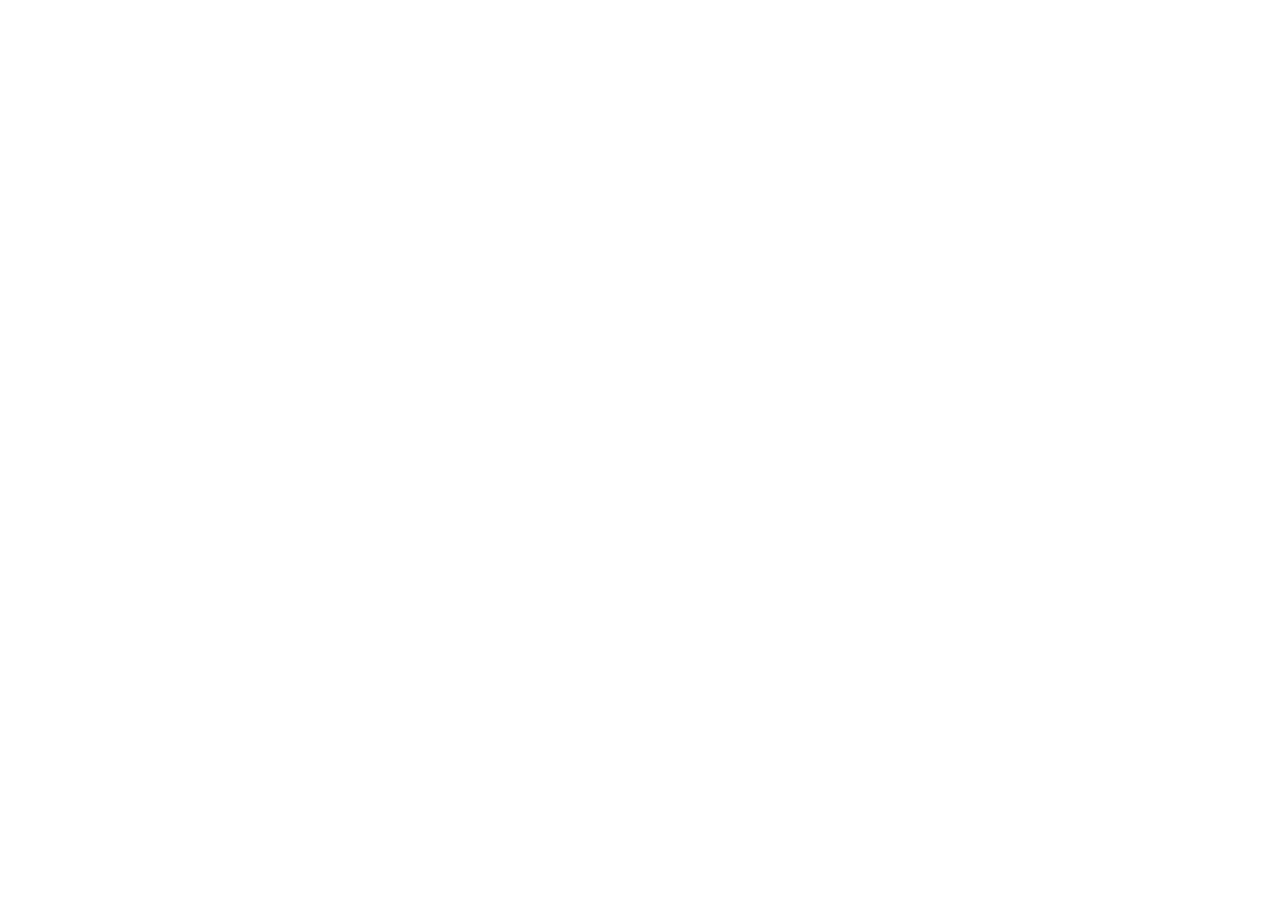
==== commit 486e7b33: "Gambling Tools: Obsidian Telemetry look, sidebar, API Dash is its own site - assets/style.css re-the" ====
--- a/api-dash/index.html
+++ b/api-dash/index.html
@@ -1,277 +1,15 @@
 <!doctype html>
 <html lang="en">
 <head>
-  <meta charset="utf-8" />
-  <meta name="viewport" content="width=device-width, initial-scale=1" />
-  <title>API Dash: betting dashboards for Stake, Nuts, Winna and Rainbet</title>
-  <meta name="description" content="Run your betting strategy on every game at stake.us, stake.com, nuts.gg, winna.com and rainbet.com, not just dice, with live statistics and fast auto-betting. A separate paid app for Windows, Android and iPhone." />
-  <link rel="icon" href="logo.png" />
-  <link rel="preconnect" href="https://fonts.googleapis.com" />
-  <link rel="preconnect" href="https://fonts.gstatic.com" crossorigin />
-  <link rel="stylesheet" href="https://fonts.googleapis.com/css2?family=JetBrains+Mono:wght@400;500;600;700&amp;family=Space+Grotesk:wght@400;500;600;700&amp;display=swap" />
-  <link rel="stylesheet" href="../assets/style.css" />
-  <link rel="stylesheet" href="../assets/api-dash.css" />
-  <script>document.documentElement.classList.add("js");</script>
+<meta charset="utf-8" />
+<meta name="viewport" content="width=device-width, initial-scale=1" />
+<title>API Dash has moved</title>
+<meta name="robots" content="noindex" />
+<meta http-equiv="refresh" content="0; url=https://apidash-licences.apidash.workers.dev/" />
+<link rel="canonical" href="https://apidash-licences.apidash.workers.dev/" />
+<script>location.replace("https://apidash-licences.apidash.workers.dev/" + location.hash);</script>
 </head>
-<body>
-  <a href="#main" class="skip-link">Skip to content</a>
-
-  <header class="site">
-    <div class="container">
-      <a href="../index.html#top" class="brand"><span class="dot" aria-hidden="true"></span> Gambling Tools</a>
-      <nav aria-label="Primary">
-        <a href="../index.html#download" class="nav-anchor">Download</a>
-        <a href="../index.html#install" class="nav-anchor">Setup</a>
-        <a href="../index.html#tools" class="nav-anchor">What's inside</a>
-        <a href="../updates.html">Updates</a>
-        <a href="index.html" class="active" aria-current="true">API Dash</a>
-      </nav>
-    </div>
-  </header>
-
-  <div class="adbar">
-    <div class="container">
-      <a class="adbrand" href="index.html" data-nav="home" aria-current="page"><img src="logo.png" alt="" width="34" height="34" /><span>API <i>Dash</i></span></a>
-      <nav aria-label="API Dash">
-        <a href="windows.html" data-nav="windows">Windows</a>
-        <a href="android.html" data-nav="android">Android</a>
-        <a href="iphone.html" data-nav="iphone">iPhone</a>
-        <a href="index.html#prices" class="adwide">Prices</a>
-        <a href="index.html#read" class="adwide">Disclaimers</a>
-        <a class="btn primary" href="https://apidash-licences.apidash.workers.dev/buy">Buy a key</a>
-      </nav>
-    </div>
-  </div>
-
-  <main class="container" id="main">
-    <span id="top"></span>
-
-    <section class="sx-hero">
-      <div class="sx-glow" aria-hidden="true"></div>
-      <div class="sx-copy">
-        <span class="sx-pill"><span class="sx-dot" aria-hidden="true"></span>For stake.us, stake.com, nuts.gg, winna.com and rainbet.com</span>
-        <h1>Your strategy on every game. <span class="hl">Not just dice.</span></h1>
-        <p class="lead">API Dash runs your strategy on every game, keno, tower and snakes included, with live statistics and bets far faster than you could click. Try
-          your strats in simulation first, then run them live.</p>
-        <div class="sx-actions">
-          <a class="sx-cta primary" href="#devices">
-            <span class="sx-cta-row"><b>Choose your device</b><span class="sx-arrow" aria-hidden="true">→</span></span>
-            <small>Windows · Android · iPhone</small>
-          </a>
-          <a class="sx-cta" href="#prices">
-            <span class="sx-cta-row"><b>See prices</b><span class="sx-arrow" aria-hidden="true">→</span></span>
-          </a>
-        </div>
-        <div class="sx-sites" aria-label="Supported sites">
-          <span class="sx-eyebrow dim">Supported:</span>
-          <span class="slogo stake" title="stake.us"><img class="lg us" src="logos/logo_us.png" alt="Stake.us" height="28" loading="lazy"><em>stake.us</em></span>
-          <span class="slogo stake" title="stake.com"><img class="lg" src="logos/logo_com.png" alt="Stake" height="28" loading="lazy"><em>stake.com</em></span>
-          <span class="slogo nuts" title="nuts.gg"><img class="lg" src="logos/logo_nuts.png" alt="Nuts" height="28" loading="lazy"><em>nuts.gg</em></span>
-          <span class="slogo winna" title="winna.com"><img class="lg" src="logos/logo_winna.png" alt="Winna" height="28" loading="lazy"><em>winna.com</em></span>
-          <span class="slogo rainbet" title="rainbet.com"><img class="lg" src="logos/logo_rainbet.png" alt="Rainbet" height="28" loading="lazy"><em>rainbet.com</em></span>
-        </div>
-      </div>
-
-      <div class="sx-term" aria-label="Example of a run in the dashboard">
-        <div class="sx-term-bar">
-          <span class="sx-lights" aria-hidden="true"><i></i><i></i><i></i></span>
-          <span class="sx-cmd">api-dash-exec --live-engine --target=stake.us</span>
-          <span class="sx-status"><span class="sx-dot ping" aria-hidden="true"></span>ENGINE ACTIVE (SIMULATION / LIVE READY)</span>
-          <span class="sx-pid">PID 41902</span>
-        </div>
-        <div class="sx-metrics">
-          <div><span class="sx-eyebrow">Active balance</span><b>$14,892.40</b><small class="up">+12.4%</small></div>
-          <div><span class="sx-eyebrow">Hit rate observed</span><b class="mint">38.2%</b><small>/ 38.0% exp</small></div>
-          <div><span class="sx-eyebrow">Executions</span><b>18,421</b><small>0 err</small></div>
-          <div><span class="sx-eyebrow">Stop at profit</span><b>+$2,000</b><small>armed</small></div>
-          <div><span class="sx-eyebrow">Mode select</span><span class="sx-seg"><span>Sim</span><span class="on">Live</span></span></div>
-          <div><span class="sx-run"><span class="sx-dot ping dark" aria-hidden="true"></span>RUNNING</span></div>
-        </div>
-        <div class="sx-graph">
-          <div class="sx-graph-head">
-            <span><span class="sx-eyebrow">Cumulative PnL trajectory</span> <span class="mint">+$1,643.10 USDC</span></span>
-            <span class="sx-eyebrow dim">Sample: last 400 rounds</span>
-          </div>
-          <svg viewBox="0 0 1000 160" preserveAspectRatio="none" aria-hidden="true">
-            <defs><linearGradient id="sxGlow" x1="0" x2="0" y1="0" y2="1"><stop offset="0%" stop-color="#5ef2b0" stop-opacity="0.3"/><stop offset="100%" stop-color="#5ef2b0" stop-opacity="0"/></linearGradient></defs>
-            <line x1="0" x2="1000" y1="40" y2="40" stroke="#1e2e36" stroke-dasharray="4 4"/>
-            <line x1="0" x2="1000" y1="80" y2="80" stroke="#1e2e36" stroke-dasharray="4 4"/>
-            <line x1="0" x2="1000" y1="120" y2="120" stroke="#1e2e36" stroke-dasharray="4 4"/>
-            <path d="M 0,140 L 60,132 L 120,110 L 180,126 L 240,120 L 300,98 L 360,85 L 420,104 L 480,95 L 540,74 L 600,60 L 660,82 L 720,70 L 780,52 L 840,35 L 900,44 L 1000,20 L 1000,160 L 0,160 Z" fill="url(#sxGlow)"/>
-            <path d="M 0,140 L 60,132 L 120,110 L 180,126 L 240,120 L 300,98 L 360,85 L 420,104 L 480,95 L 540,74 L 600,60 L 660,82 L 720,70 L 780,52 L 840,35 L 900,44 L 1000,20" fill="none" stroke="#5ef2b0" stroke-width="2" stroke-linejoin="round" vector-effect="non-scaling-stroke"/>
-          </svg>
-        </div>
-        <div class="sx-log">
-          <table>
-            <thead><tr><th>Timestamp</th><th>Game</th><th class="r">Multiplier</th><th class="r">Wager</th><th class="r">Profit</th><th class="c">Status</th></tr></thead>
-            <tbody id="sxStream">
-              <tr><td>14:02:18.421</td><td>Limbo 2.5x</td><td class="r mint">3.84x</td><td class="r">$25.00</td><td class="r mint">+$37.50</td><td class="c"><span class="sx-tag win">WIN</span></td></tr>
-              <tr><td>14:02:18.379</td><td>Keno 8-tile</td><td class="r dim">0.00x</td><td class="r">$12.50</td><td class="r dim">-$12.50</td><td class="c"><span class="sx-tag">LOSS</span></td></tr>
-              <tr><td>14:02:18.337</td><td>Tower (Hard)</td><td class="r mint">4.12x</td><td class="r">$10.00</td><td class="r mint">+$31.20</td><td class="c"><span class="sx-tag win">WIN</span></td></tr>
-              <tr><td>14:02:18.295</td><td>Snakes Custom</td><td class="r mint">1.98x</td><td class="r">$50.00</td><td class="r mint">+$49.00</td><td class="c"><span class="sx-tag win">WIN</span></td></tr>
-            </tbody>
-          </table>
-        </div>
-      </div>
-    </section>
-
-    <section class="section sx-sec" id="what">
-      <div class="sx-head"><span class="sx-eyebrow mint">01 / What it does</span><h2>Institutional automation beyond dice</h2></div>
-      <div class="sx-grid three">
-        <div class="sx-card">
-          <span class="sx-ico" aria-hidden="true"><svg viewBox="0 0 24 24"><path d="M5 3h4v4H7v4h4v2H7v4h2v4H5v-4h0V7H5V3Zm10 6h4v4h-4V9Zm0 8h4v4h-4v-4Z"/></svg></span>
-          <h3>Strategies on every game</h3>
-          <p>Full conditional logic unlocked for Keno, Tower, Mines, Limbo, Dice, Snakes, and more. Condition triggers on
-            win streaks, loss streaks, target balance, and dynamic payouts.</p>
-          <div class="sx-foot chips"><span>Keno</span><span>Tower</span><span>Mines</span><span>Limbo</span><span>Snakes</span></div>
-        </div>
-        <div class="sx-card">
-          <span class="sx-ico" aria-hidden="true"><svg viewBox="0 0 24 24"><path d="M3 20h18v2H3v-2Zm2-3 4-6 4 3 5-8 2 1.2-6.4 10L9.4 14 6.7 18 5 17Z"/></svg></span>
-          <h3>Live statistics</h3>
-          <p>Real-time EV calculations, theoretical vs observed win rates, standard deviation bands, drawdown tracking,
-            and instant profit graphs to audit strategy efficiency without lag.</p>
-          <div class="sx-foot"><span>Observed vs theoretical EV</span><span class="mint">0.00% Drift</span></div>
-        </div>
-        <div class="sx-card">
-          <span class="sx-ico" aria-hidden="true"><svg viewBox="0 0 24 24"><path d="M13 2 4 14h7l-1 8 9-12h-7l1-8Z"/></svg></span>
-          <h3>Fast betting</h3>
-          <p>Direct WebSocket and authenticated API dispatch executing bets far faster than browser mouse clicks. Zero
-            animation overhead or UI stalling.</p>
-        </div>
-      </div>
-    </section>
-
-    <section class="section sx-sec" id="devices">
-      <div class="sx-head"><span class="sx-eyebrow mint">02 / Devices</span><h2>Engine deployment across your hardware</h2></div>
-      <div class="sx-grid three">
-        <a class="sx-card link" href="windows.html">
-          <span class="sx-row"><span class="sx-ico" aria-hidden="true"><svg viewBox="0 0 24 24"><path d="M3 4h18a1 1 0 0 1 1 1v11a1 1 0 0 1-1 1h-7v2h3v2H7v-2h3v-2H3a1 1 0 0 1-1-1V5a1 1 0 0 1 1-1Zm1 2v9h16V6H4Z"/></svg></span><span class="sx-badge">EXE / Portable</span></span>
-          <h3>Windows</h3>
-          <span class="sx-sub">one file, nothing to install</span>
-          <p>Single standalone portable executable (.exe). Zero dependencies, no installer bloat, minimal CPU footprint.</p>
-        </a>
-        <a class="sx-card link" href="android.html">
-          <span class="sx-row"><span class="sx-ico" aria-hidden="true"><svg viewBox="0 0 24 24"><path d="M7 2h10a2 2 0 0 1 2 2v16a2 2 0 0 1-2 2H7a2 2 0 0 1-2-2V4a2 2 0 0 1 2-2Zm0 3v13h10V5H7Zm4 14v1h2v-1h-2Z"/></svg></span><span class="sx-badge">APK Direct</span></span>
-          <h3>Android</h3>
-          <span class="sx-sub">installed from its file, not the Play Store</span>
-          <p>Direct APK sideload. Lightweight native app, just 1.1 MB. No Play Store required.</p>
-        </a>
-        <a class="sx-card link" href="iphone.html">
-          <span class="sx-row"><span class="sx-ico" aria-hidden="true"><svg viewBox="0 0 24 24"><path d="M12 2a10 10 0 1 1 0 20 10 10 0 0 1 0-20Zm0 2c-.9 0-2.2 1.7-2.8 5h5.6C14.2 5.7 12.9 4 12 4ZM8.7 4.7A8 8 0 0 0 4.3 9h3c.3-1.7.8-3.1 1.4-4.3Zm6.6 0c.6 1.2 1.1 2.6 1.4 4.3h3a8 8 0 0 0-4.4-4.3ZM4 12c0 .7.1 1.4.3 2h2.8a20 20 0 0 1 0-4H4.3c-.2.6-.3 1.3-.3 2Zm5.1-2a18 18 0 0 0 0 4h5.8a18 18 0 0 0 0-4H9.1Zm7.8 0a20 20 0 0 1 0 4h2.8a8 8 0 0 0 0-4h-2.8ZM4.3 15a8 8 0 0 0 4.4 4.3c-.6-1.2-1.1-2.6-1.4-4.3h-3Zm4.9 0c.6 3.3 1.9 5 2.8 5s2.2-1.7 2.8-5H9.2Zm7.5 0c-.3 1.7-.8 3.1-1.4 4.3a8 8 0 0 0 4.4-4.3h-3Z"/></svg></span><span class="sx-badge">Userscript Native</span></span>
-          <h3>iPhone</h3>
-          <span class="sx-sub">runs in Safari through the free Userscripts app</span>
-          <p>Lightweight userscript integration running directly in native mobile Safari. No jailbreak required.</p>
-        </a>
-      </div>
-      <div class="sx-notice">
-        <span class="sx-flag">CRITICAL NOTICE</span>
-        <p>Note: neither phone version is in an app store. Both operate directly via user-controlled local scripts and
-          sideloads.</p>
-      </div>
-    </section>
-
-    <section class="section sx-sec" id="prices">
-      <div class="sx-head"><span class="sx-eyebrow mint">03 / Prices</span><h2>Transparent deterministic software licensing</h2></div>
-      <div class="sx-grid keyrow">
-        <div class="sx-card key">
-          <span class="sx-badge solid">PERPETUAL CLIENT LICENSE</span>
-          <div class="sx-price"><b>$10</b><span>once</span></div>
-          <p>Base client activation key. Never runs out, and enables the strategy builder.</p>
-          <ul class="sx-checks">
-            <li>One time purchase</li>
-            <li>Any future purchase will be time added to your key</li>
-          </ul>
-        </div>
-        <div class="sx-card">
-          <h3>Per-site access fees</h3>
-          <p class="sx-small">Add live authenticated execution channels for individual casino platforms.</p>
-          <div class="ptable-wrap"><table class="ptable"><thead><tr><th scope="col">Site</th><th scope="col">1 month</th><th scope="col">3 months</th><th scope="col">6 months</th><th scope="col">1 year</th><th scope="col">Lifetime</th></tr></thead><tbody><tr class="cost"><th scope="row">Stake.us</th><td>$5</td><td>$10</td><td>$20</td><td>$40</td><td>$100</td></tr><tr class="cost"><th scope="row">Stake.com</th><td>$5</td><td>$10</td><td>$20</td><td>$40</td><td>$100</td></tr><tr class="cost"><th scope="row">Nuts.gg</th><td>$5</td><td>$10</td><td>$20</td><td>$40</td><td>$100</td></tr><tr class="cost"><th scope="row">Winna.com</th><td>$5</td><td>$10</td><td>$20</td><td>$40</td><td>$100</td></tr><tr class="cost"><th scope="row">Rainbet.com</th><td>$5</td><td>$10</td><td>$20</td><td>$40</td><td>$100</td></tr></tbody></table></div>
-          <span class="sx-fine">Each additional site license stacks directly onto your core client ID.</span>
-        </div>
-      </div>
-
-      <div class="sx-banner">
-        <div>
-          <b>Unlimited $750: every site, forever</b>
-          <p>Single all-access license for power players across all five current and future supported platforms.</p>
-        </div>
-        <a class="btn primary" href="https://apidash-licences.apidash.workers.dev/buy">Acquire Unlimited Tier</a>
-      </div>
-
-      <div class="sx-grid one">
-        <div class="sx-card pay">
-          <h3>Paid in USDC or SOL, on Solana</h3>
-          <p>Instant on-chain automated key delivery. Licenses are generated immediately upon block confirmation.</p>
-          <a class="btn primary wide" href="https://apidash-licences.apidash.workers.dev/buy">Buy a key or add time</a>
-          
-        </div>
-      </div>
-    </section>
-
-    <section class="section sx-sec" id="read">
-      <div class="sx-head"><span class="sx-eyebrow mint">04 / Read this before you use it</span><h2>Five critical facts you must know</h2></div>
-      <div class="sx-facts">
-        <div><span class="n">01</span><h3>It bets real money</h3>
-          <p>Automated execution executes live wagers rapidly. Always test rules in simulation mode first and establish
-            strict bankroll stop-loss limits.</p></div>
-        <div><span class="n">02</span><h3>Automated play is against the sites' terms</h3>
-          <p>Casinos generally forbid automated betting in their terms. An account caught doing it can be closed with
-            its balance withheld. That risk is yours.</p></div>
-        <div><span class="n">03</span><h3>No strategy beats the house edge</h3>
-          <p>Mathematical law: casino games have negative expected value. Automation optimizes execution and testing,
-            but cannot overturn underlying mathematical house probability over infinite samples.</p></div>
-        <div><span class="n">04</span><h3>There's no warranty</h3>
-          <p>The software is provided as-is without financial or profit guarantees. Bet only what you can afford to
-            lose.</p></div>
-        <div><span class="n">05</span><h3>Adults only</h3>
-          <p>Strictly 18+ (or 21+ depending on regional legal jurisdiction). Automated wagering software is strictly
-            prohibited for minors.</p></div>
-      </div>
-    </section>
-
-    <section class="section sx-sec">
-      <div class="sx-card contact">
-        <span class="sx-eyebrow mint">05 / Contact &amp; support</span>
-        <h3>Questions about a key or an order?</h3>
-        <p>Direct developer contact: <span class="who">TypicalPrag on Discord</span></p>
-        <span class="sx-fine">Available for order fulfillment assistance, custom script advice, and key activation.</span>
-      </div>
-    </section>
-
-    <script>
-      (function () {
-        var body = document.getElementById("sxStream");
-        if (!body || (window.matchMedia && matchMedia("(prefers-reduced-motion: reduce)").matches)) return;
-        var games = ["Limbo 2.0x", "Keno 8-tile", "Tower (Hard)", "Snakes Custom", "Mines 3-bomb", "Dice 50%"];
-        setInterval(function () {
-          var win = Math.random() > 0.48;
-          var wager = Math.random() * 20 + 5;
-          var mult = win ? Math.random() * 4 + 1.2 : 0;
-          var profit = wager * (mult - 1);
-          var d = new Date();
-          var ts = d.toTimeString().split(" ")[0] + "." + String(d.getMilliseconds()).padStart(3, "0");
-          var tr = document.createElement("tr");
-          tr.innerHTML = "<td>" + ts + "</td><td>" + games[Math.floor(Math.random() * games.length)] + "</td>" +
-            '<td class="r ' + (win ? "mint" : "dim") + '">' + mult.toFixed(2) + "x</td>" +
-            '<td class="r">$' + wager.toFixed(2) + "</td>" +
-            '<td class="r ' + (win ? "mint" : "dim") + '">' + (win ? "+$" : "-$") + Math.abs(profit).toFixed(2) + "</td>" +
-            '<td class="c"><span class="sx-tag' + (win ? " win" : "") + '">' + (win ? "WIN" : "LOSS") + "</span></td>";
-          body.insertBefore(tr, body.firstChild);
-          while (body.children.length > 5) body.removeChild(body.lastChild);
-        }, 3200);
-      })();
-    </script>
-
-  </main>
-
-  <footer class="site">
-    <div class="container">
-      <p class="rg">API Dash is a separate paid app, not part of the free Gambling Tools bundle. It bets real money and doesn't change the odds of any game. Only play with what you can afford to lose. <a href="index.html#read">Read this before you use it</a>.</p>
-      <p class="rg">API Dash is an independent automation tool and is not affiliated with stake.us, stake.com, nuts.gg, winna.com or rainbet.com. Gambling carries high risk. Play responsibly.</p>
-      <p class="cr">API Dash · all rights reserved · dashboards are fetched when you open a site, against your key</p>
-    </div>
-  </footer>
-
-  <script src="../assets/app.js"></script>
+<body style="font-family:system-ui,sans-serif;background:#07090e;color:#f1f5f9;padding:32px">
+<p>API Dash has its own site now. <a style="color:#4cd7f6" href="https://apidash-licences.apidash.workers.dev/">Continue to API Dash</a>.</p>
 </body>
 </html>
